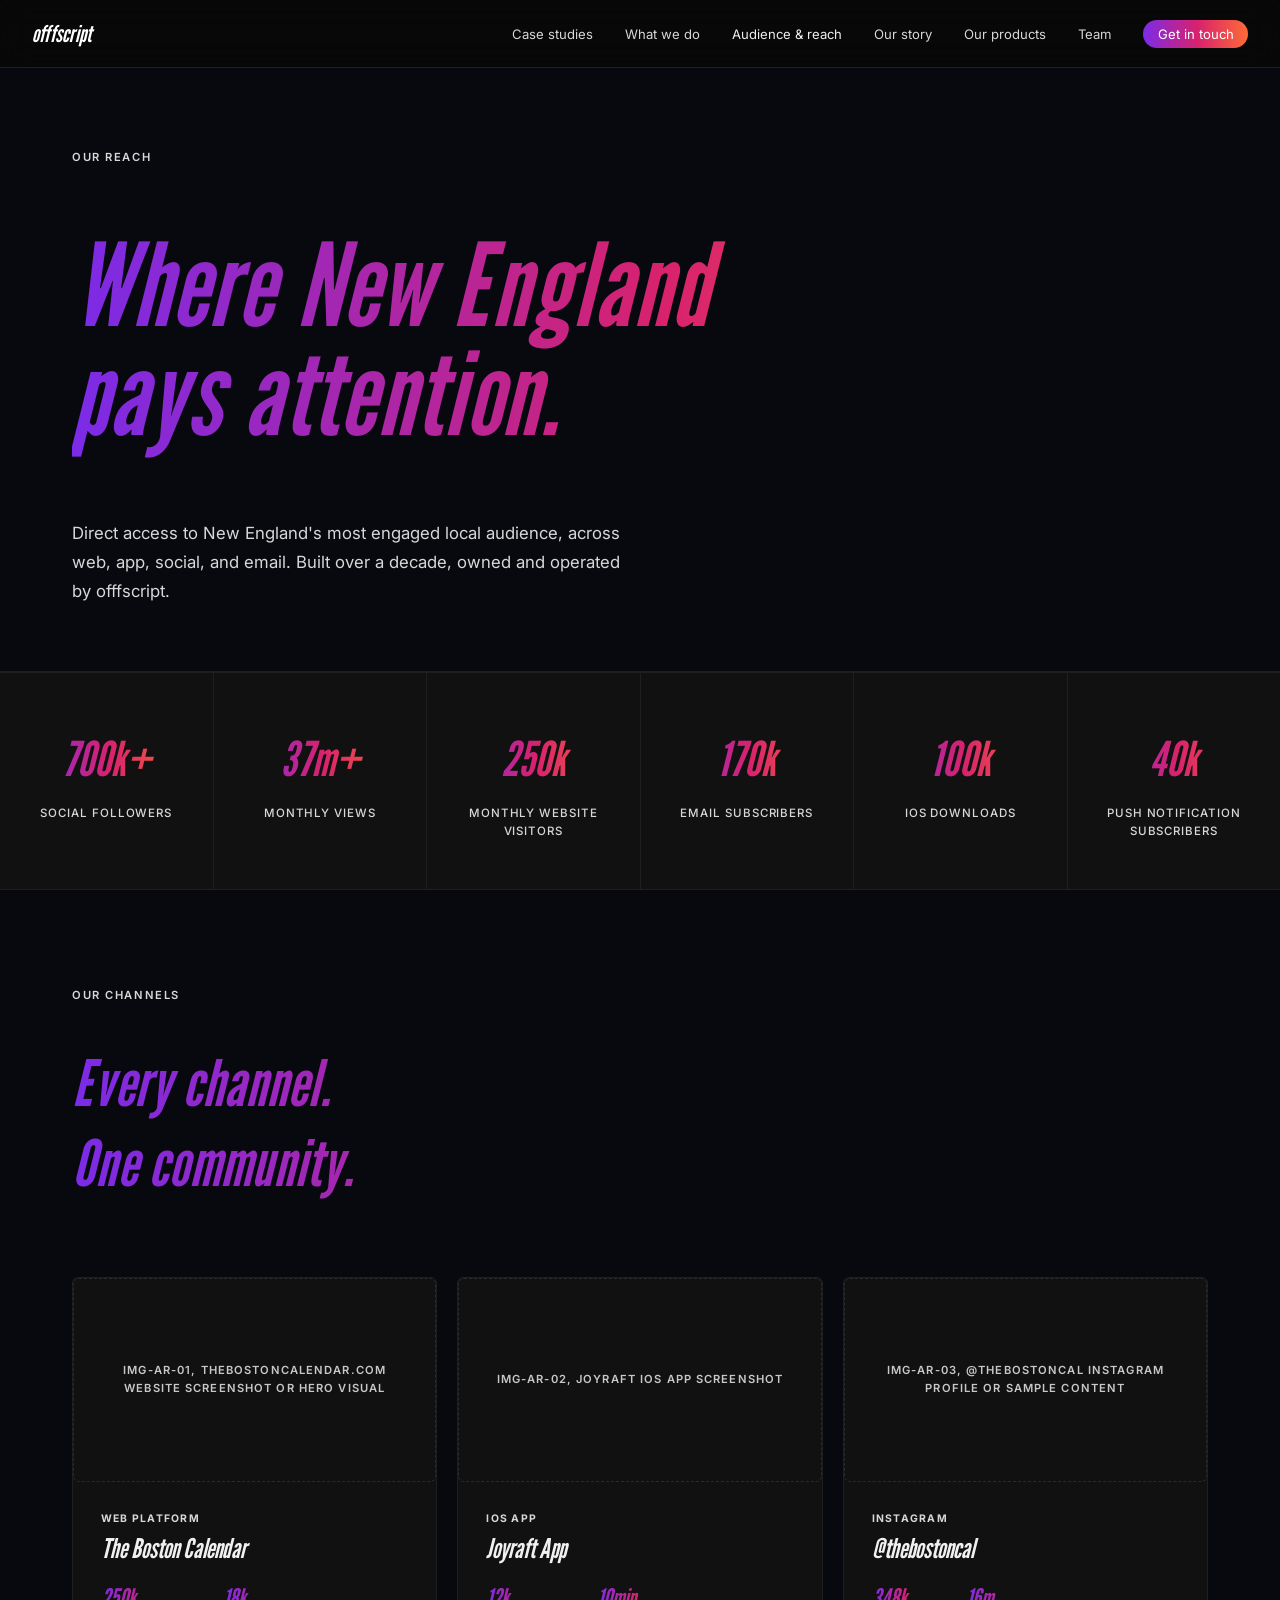
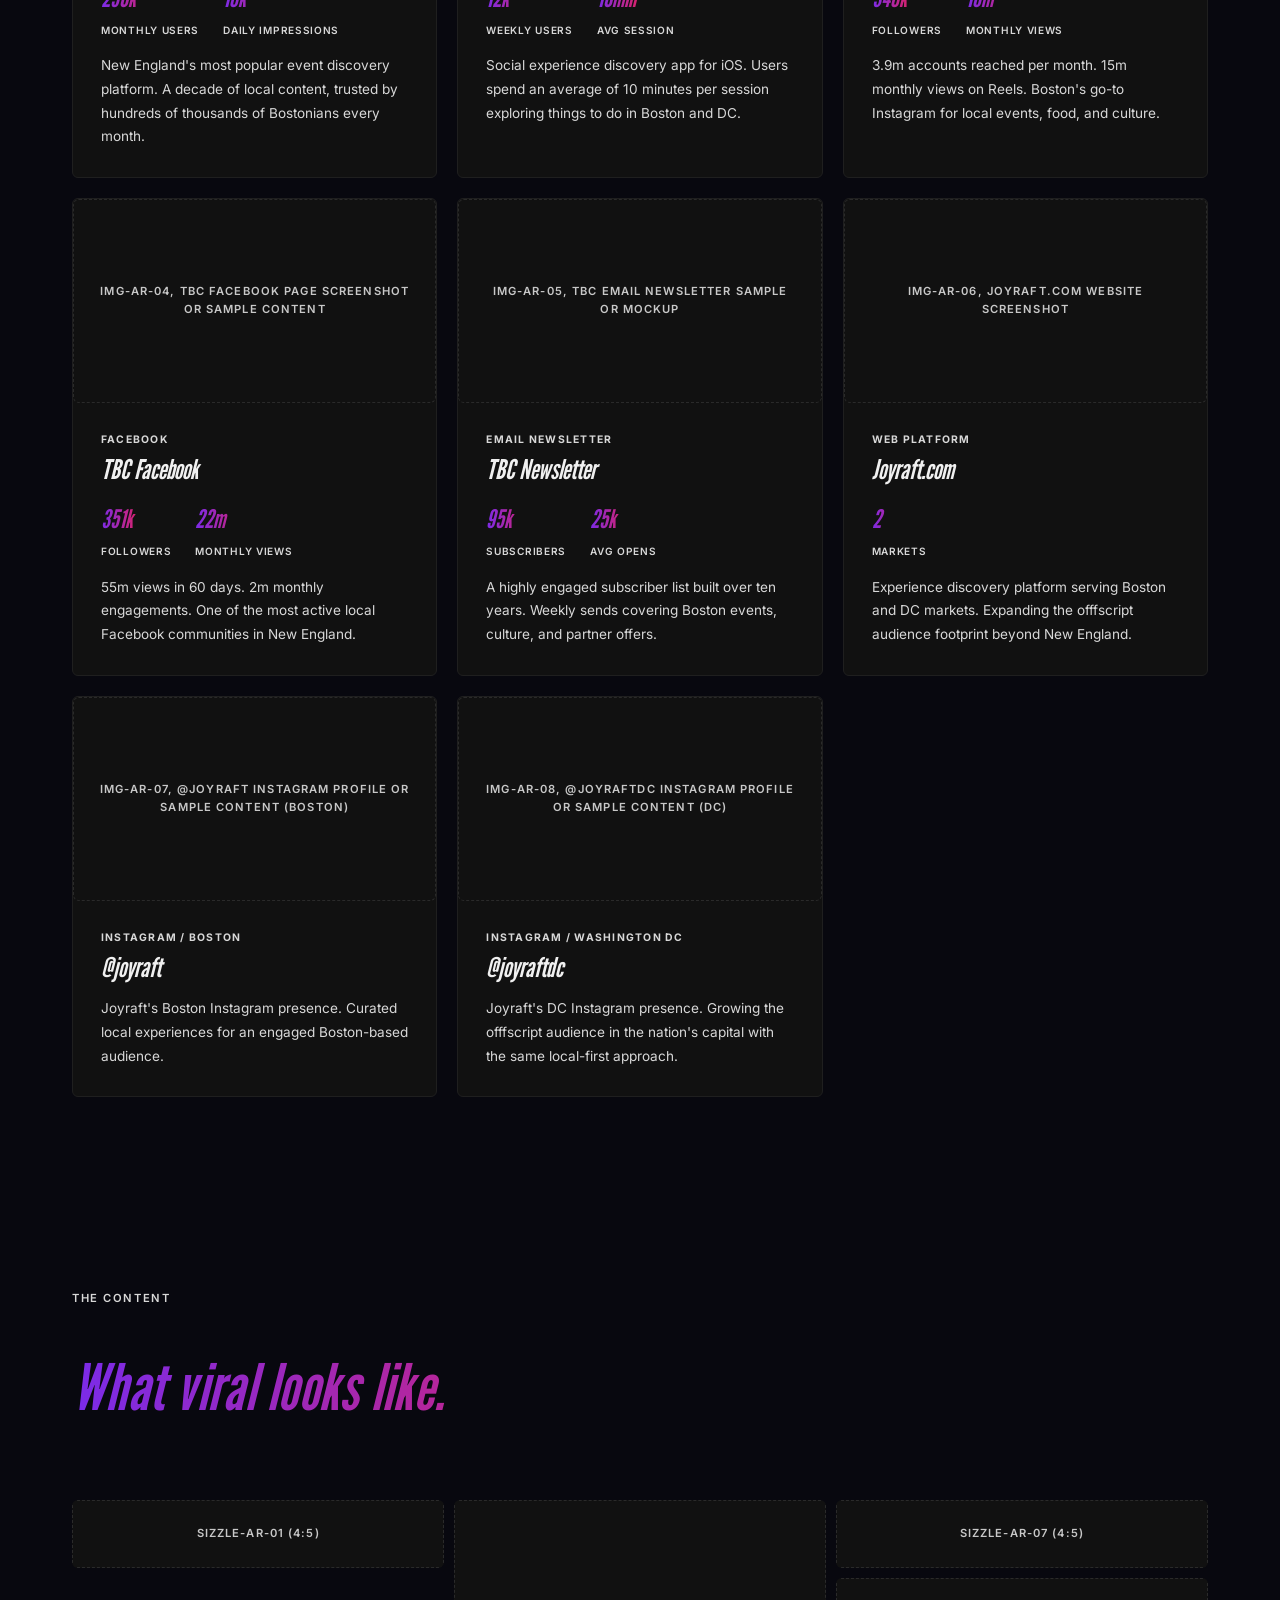
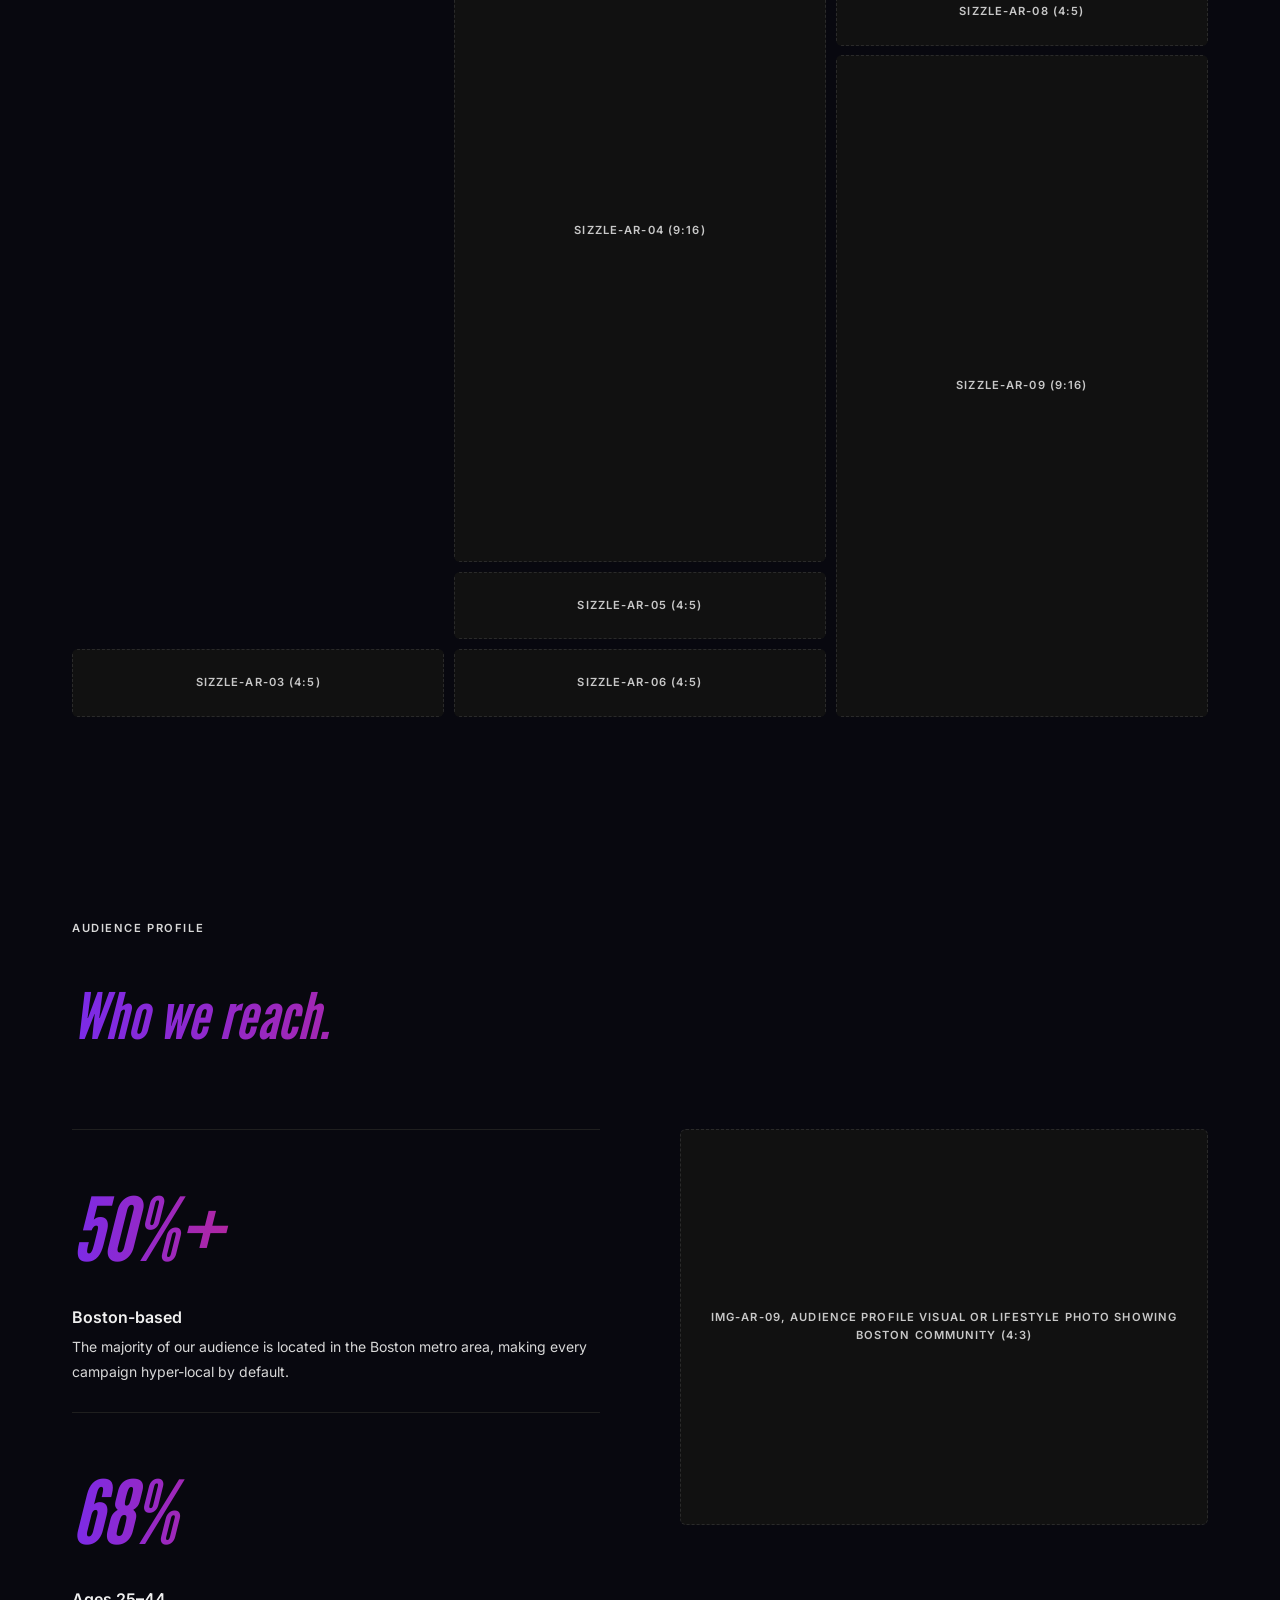
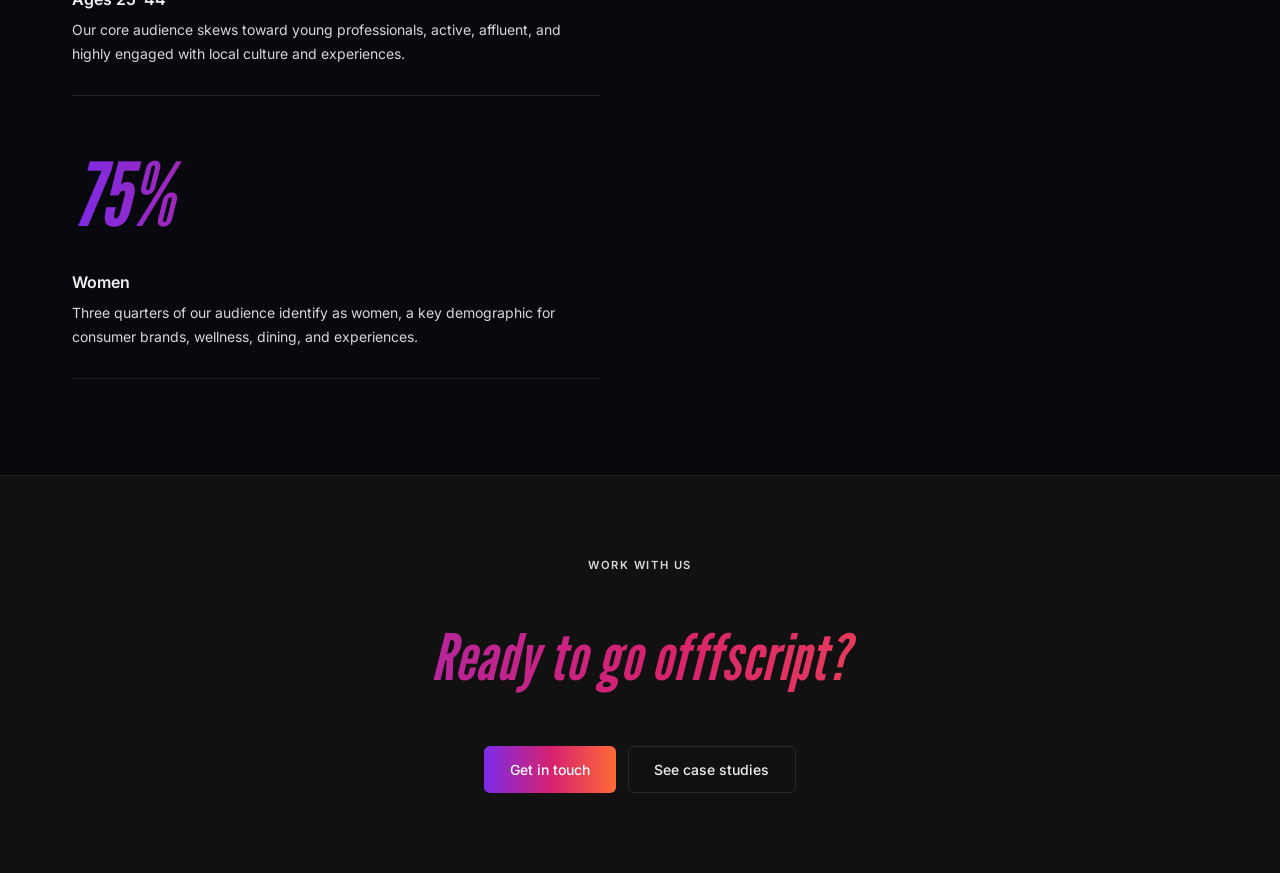
==== audience-reach.html @ 8b5adb97 "Switch sizzle grids to CSS columns masonry layout Co-Authored-By: Claude Sonnet 4.6 <noreply@anthrop" ====
<!DOCTYPE html>
<html lang="en">
<head>
  <meta charset="UTF-8" />
  <meta name="viewport" content="width=device-width, initial-scale=1.0" />
  <title>Audience &amp; reach | offfscript</title>
  <meta name="description" content="Direct access to New England's most engaged local audience, across web, app, social, and email. 700k+ followers, 37m+ monthly views." />
  <link rel="stylesheet" href="styles.css?v=27" />
  <style>
    .channel-card {
      background: var(--surface);
      border: 1px solid var(--border);
      border-radius: var(--radius);
      overflow: hidden;
      transition: border-color 0.18s;
      display: flex;
      flex-direction: column;
    }
    .channel-card:hover { border-color: var(--border-2); }
    .channel-card-body { padding: 1.75rem; flex: 1; display: flex; flex-direction: column; }
    .channel-type {
      font-size: 0.65rem;
      font-weight: 700;
      letter-spacing: 0.12em;
      text-transform: uppercase;
      color: var(--muted);
      margin-bottom: 0.4rem;
    }
    .channel-name {
      font-family: var(--font-display);
      font-style: italic;
      font-size: 1.7rem;
      font-weight: 400;
      color: var(--text);
      margin-bottom: 1rem;
      line-height: 1;
    }
    .channel-stats {
      display: flex;
      gap: 1.5rem;
      margin-bottom: 1rem;
      flex-wrap: wrap;
    }
    .ch-stat-num {
      font-family: var(--font-display);
      font-style: italic;
      font-size: 1.6rem;
      background: var(--gradient);
      -webkit-background-clip: text;
      -webkit-text-fill-color: transparent;
      background-clip: text;
      line-height: 1.2;
      padding: 0.2em 0;
      -webkit-box-decoration-break: clone;
      box-decoration-break: clone;
    }
    .ch-stat-label {
      font-size: 0.63rem;
      font-weight: 600;
      letter-spacing: 0.07em;
      text-transform: uppercase;
      color: var(--muted);
      margin-top: 0.2rem;
    }
    .audience-pct {
      font-family: var(--font-display);
      font-style: italic;
      font-size: clamp(3rem, 7vw, 5.5rem);
      background: var(--gradient);
      -webkit-background-clip: text;
      -webkit-text-fill-color: transparent;
      background-clip: text;
      line-height: 1.2;
      padding: 0.2em 0;
      -webkit-box-decoration-break: clone;
      box-decoration-break: clone;
      margin-bottom: 0.35rem;
    }
    .audience-row {
      border-top: 1px solid var(--border);
      padding: 1.75rem 0;
    }
    .audience-row h3 {
      text-transform: none;
      letter-spacing: 0;
      font-size: 1rem;
      font-weight: 600;
      margin-bottom: 0.3rem;
    }
    .format-row {
      border-top: 1px solid var(--border);
      padding: 1.75rem 0;
      display: grid;
      grid-template-columns: 1.2fr 1.8fr 1fr;
      gap: 2rem;
      align-items: center;
    }
    .format-name {
      font-family: var(--font-display);
      font-style: italic;
      font-size: 1.35rem;
      color: var(--text);
      line-height: 1.1;
    }
    .format-stat-num {
      font-family: var(--font-display);
      font-style: italic;
      font-size: 1.6rem;
      color: #FF6B35;
      line-height: 1.2;
      text-align: right;
    }
    .format-stat-label {
      font-size: 0.63rem;
      font-weight: 600;
      letter-spacing: 0.07em;
      text-transform: uppercase;
      color: var(--muted);
      text-align: right;
      margin-top: 0.2rem;
    }
    .logo-strip {
      display: flex;
      flex-wrap: wrap;
      gap: 0.75rem;
      justify-content: center;
    }
    .logo-tag {
      background: var(--surface);
      border: 1px solid var(--border);
      border-radius: 4px;
      padding: 0.6rem 1.2rem;
      font-size: 0.75rem;
      font-weight: 600;
      letter-spacing: 0.07em;
      text-transform: uppercase;
      color: var(--muted);
    }
    .secondary-grid {
      display: grid;
      grid-template-columns: 1fr 1fr;
      gap: 1.25rem;
    }
    /* Sizzle grid — masonry via CSS columns */
    .sizzle-grid {
      column-count: 3;
      column-gap: 0.6rem;
    }
    .sizzle-item {
      break-inside: avoid;
      margin-bottom: 0.6rem;
      border-radius: var(--radius);
      overflow: hidden;
    }
    .sizzle-item .img-ph { border-radius: 0; margin: 0; }
    .sizzle-item video, .sizzle-item img { display: block; width: 100%; }

    @media (max-width: 900px) {
      .format-row { grid-template-columns: 1fr 1fr; }
      .format-stat-num, .format-stat-label { text-align: left; }
    }
    @media (max-width: 768px) {
      .secondary-grid { grid-template-columns: 1fr; }
      .format-row { grid-template-columns: 1fr; gap: 0.75rem; }
      .format-stat-num, .format-stat-label { text-align: left; }
      .sizzle-grid { column-count: 2; }
    }
  </style>
</head>
<body>
  <script src="nav.js?v=7"></script>

  <div class="page">

    <!-- ── PAGE HEADER ────────────────────── -->
    <div class="page-hero" style="padding: 5rem 0 4rem; border-bottom: 1px solid var(--border);">
      <div class="container">
        <div>
          <p class="label" style="margin-bottom: 1rem;">Our reach</p>
          <h1 class="g" style="font-family: var(--font-display); font-style: italic; font-size: clamp(3.5rem, 9vw, 8rem); line-height: 0.95; margin-bottom: 1.5rem;">Where New England<br>pays attention.</h1>
          <p style="max-width: 560px; font-size: 1.05rem;">Direct access to New England's most engaged local audience, across web, app, social, and email. Built over a decade, owned and operated by offfscript.</p>
        </div>
      </div>
    </div>

    <!-- ── STATS STRIP ────────────────────── -->
    <div class="stats-strip">
      <div class="stat-item">
        <div class="stat-num">700k+</div>
        <div class="stat-label">Social followers</div>
      </div>
      <div class="stat-item">
        <div class="stat-num">37m+</div>
        <div class="stat-label">Monthly views</div>
      </div>
      <div class="stat-item">
        <div class="stat-num">250k</div>
        <div class="stat-label">Monthly website visitors</div>
      </div>
      <div class="stat-item">
        <div class="stat-num">170k</div>
        <div class="stat-label">Email subscribers</div>
      </div>
      <div class="stat-item">
        <div class="stat-num">100k</div>
        <div class="stat-label">iOS downloads</div>
      </div>
      <div class="stat-item">
        <div class="stat-num">40k</div>
        <div class="stat-label">Push notification subscribers</div>
      </div>
    </div>

    <!-- ── PRIMARY CHANNELS ───────────────── -->
    <div class="container">
      <div class="section">
        <div class="section-head">
          <p class="label">Our channels</p>
          <h2 class="g">Every channel.<br>One community.</h2>
        </div>
        <div class="grid-3">

          <!-- TBC Web -->
          <div class="channel-card">
            <div class="img-ph r-16-9" id="IMG-AR-01">IMG-AR-01, thebostoncalendar.com website screenshot or hero visual</div>
            <div class="channel-card-body">
              <p class="channel-type">Web platform</p>
              <p class="channel-name">The Boston Calendar</p>
              <div class="channel-stats">
                <div>
                  <div class="ch-stat-num">250k</div>
                  <div class="ch-stat-label">Monthly users</div>
                </div>
                <div>
                  <div class="ch-stat-num">18k</div>
                  <div class="ch-stat-label">Daily impressions</div>
                </div>
              </div>
              <p style="font-size: 0.85rem;">New England's most popular event discovery platform. A decade of local content, trusted by hundreds of thousands of Bostonians every month.</p>
            </div>
          </div>

          <!-- Joyraft App -->
          <div class="channel-card">
            <div class="img-ph r-16-9" id="IMG-AR-02">IMG-AR-02, Joyraft iOS app screenshot</div>
            <div class="channel-card-body">
              <p class="channel-type">iOS app</p>
              <p class="channel-name">Joyraft App</p>
              <div class="channel-stats">
                <div>
                  <div class="ch-stat-num">12k</div>
                  <div class="ch-stat-label">Weekly users</div>
                </div>
                <div>
                  <div class="ch-stat-num">10min</div>
                  <div class="ch-stat-label">Avg session</div>
                </div>
              </div>
              <p style="font-size: 0.85rem;">Social experience discovery app for iOS. Users spend an average of 10 minutes per session exploring things to do in Boston and DC.</p>
            </div>
          </div>

          <!-- @thebostoncal Instagram -->
          <div class="channel-card">
            <div class="img-ph r-16-9" id="IMG-AR-03">IMG-AR-03, @thebostoncal Instagram profile or sample content</div>
            <div class="channel-card-body">
              <p class="channel-type">Instagram</p>
              <p class="channel-name">@thebostoncal</p>
              <div class="channel-stats">
                <div>
                  <div class="ch-stat-num">348k</div>
                  <div class="ch-stat-label">Followers</div>
                </div>
                <div>
                  <div class="ch-stat-num">16m</div>
                  <div class="ch-stat-label">Monthly views</div>
                </div>
              </div>
              <p style="font-size: 0.85rem;">3.9m accounts reached per month. 15m monthly views on Reels. Boston's go-to Instagram for local events, food, and culture.</p>
            </div>
          </div>

          <!-- TBC Facebook -->
          <div class="channel-card">
            <div class="img-ph r-16-9" id="IMG-AR-04">IMG-AR-04, TBC Facebook page screenshot or sample content</div>
            <div class="channel-card-body">
              <p class="channel-type">Facebook</p>
              <p class="channel-name">TBC Facebook</p>
              <div class="channel-stats">
                <div>
                  <div class="ch-stat-num">351k</div>
                  <div class="ch-stat-label">Followers</div>
                </div>
                <div>
                  <div class="ch-stat-num">22m</div>
                  <div class="ch-stat-label">Monthly views</div>
                </div>
              </div>
              <p style="font-size: 0.85rem;">55m views in 60 days. 2m monthly engagements. One of the most active local Facebook communities in New England.</p>
            </div>
          </div>

          <!-- Email Newsletter -->
          <div class="channel-card">
            <div class="img-ph r-16-9" id="IMG-AR-05">IMG-AR-05, TBC email newsletter sample or mockup</div>
            <div class="channel-card-body">
              <p class="channel-type">Email newsletter</p>
              <p class="channel-name">TBC Newsletter</p>
              <div class="channel-stats">
                <div>
                  <div class="ch-stat-num">95k</div>
                  <div class="ch-stat-label">Subscribers</div>
                </div>
                <div>
                  <div class="ch-stat-num">25k</div>
                  <div class="ch-stat-label">Avg opens</div>
                </div>
              </div>
              <p style="font-size: 0.85rem;">A highly engaged subscriber list built over ten years. Weekly sends covering Boston events, culture, and partner offers.</p>
            </div>
          </div>

          <!-- Joyraft.com -->
          <div class="channel-card">
            <div class="img-ph r-16-9" id="IMG-AR-06">IMG-AR-06, Joyraft.com website screenshot</div>
            <div class="channel-card-body">
              <p class="channel-type">Web platform</p>
              <p class="channel-name">Joyraft.com</p>
              <div class="channel-stats">
                <div>
                  <div class="ch-stat-num">2</div>
                  <div class="ch-stat-label">Markets</div>
                </div>
              </div>
              <p style="font-size: 0.85rem;">Experience discovery platform serving Boston and DC markets. Expanding the offfscript audience footprint beyond New England.</p>
            </div>
          </div>


          <!-- @joyraft Instagram -->
          <div class="channel-card">
            <div class="img-ph r-16-9" id="IMG-AR-07">IMG-AR-07, @joyraft Instagram profile or sample content (Boston)</div>
            <div class="channel-card-body">
              <p class="channel-type">Instagram / Boston</p>
              <p class="channel-name">@joyraft</p>
              <p style="font-size: 0.85rem;">Joyraft's Boston Instagram presence. Curated local experiences for an engaged Boston-based audience.</p>
            </div>
          </div>

          <!-- @joyraftdc Instagram -->
          <div class="channel-card">
            <div class="img-ph r-16-9" id="IMG-AR-08">IMG-AR-08, @joyraftdc Instagram profile or sample content (DC)</div>
            <div class="channel-card-body">
              <p class="channel-type">Instagram / Washington DC</p>
              <p class="channel-name">@joyraftdc</p>
              <p style="font-size: 0.85rem;">Joyraft's DC Instagram presence. Growing the offfscript audience in the nation's capital with the same local-first approach.</p>
            </div>
          </div>

        </div>
      </div>
    </div>

    <!-- ── SIZZLE GRID ───────────────────────── -->
    <div class="container">
      <div class="section">
        <div class="section-head">
          <p class="label">The content</p>
          <h2 class="g">What viral looks like.</h2>
        </div>
        <div class="sizzle-grid">
          <div class="sizzle-item"><div class="img-ph r-4-5" id="SIZZLE-AR-01">SIZZLE-AR-01 (4:5)</div></div>
          <div class="sizzle-item">
            <video autoplay muted loop playsinline style="width:100%;aspect-ratio:9/16;object-fit:cover;border-radius:var(--radius);display:block;">
              <source src="images/viral-post-01.mp4" type="video/mp4">
            </video>
          </div>
          <div class="sizzle-item"><div class="img-ph r-4-5" id="SIZZLE-AR-03">SIZZLE-AR-03 (4:5)</div></div>
          <div class="sizzle-item"><div class="img-ph r-9-16" id="SIZZLE-AR-04">SIZZLE-AR-04 (9:16)</div></div>
          <div class="sizzle-item"><div class="img-ph r-4-5" id="SIZZLE-AR-05">SIZZLE-AR-05 (4:5)</div></div>
          <div class="sizzle-item"><div class="img-ph r-4-5" id="SIZZLE-AR-06">SIZZLE-AR-06 (4:5)</div></div>
          <div class="sizzle-item"><div class="img-ph r-4-5" id="SIZZLE-AR-07">SIZZLE-AR-07 (4:5)</div></div>
          <div class="sizzle-item"><div class="img-ph r-4-5" id="SIZZLE-AR-08">SIZZLE-AR-08 (4:5)</div></div>
          <div class="sizzle-item"><div class="img-ph r-9-16" id="SIZZLE-AR-09">SIZZLE-AR-09 (9:16)</div></div>
        </div>
      </div>
    </div>

    <!-- ── AUDIENCE PROFILE ───────────────── -->
    <div class="container">
      <div class="section">
        <div class="section-head">
          <p class="label">Audience profile</p>
          <h2 class="g">Who we reach.</h2>
        </div>
        <div style="display: grid; grid-template-columns: 1fr 1fr; gap: 5rem; align-items: start;">

          <div>
            <div class="audience-row">
              <div class="audience-pct">50%+</div>
              <h3>Boston-based</h3>
              <p style="font-size: 0.875rem;">The majority of our audience is located in the Boston metro area, making every campaign hyper-local by default.</p>
            </div>
            <div class="audience-row">
              <div class="audience-pct">68%</div>
              <h3>Ages 25–44</h3>
              <p style="font-size: 0.875rem;">Our core audience skews toward young professionals, active, affluent, and highly engaged with local culture and experiences.</p>
            </div>
            <div class="audience-row" style="border-bottom: 1px solid var(--border);">
              <div class="audience-pct">75%</div>
              <h3>Women</h3>
              <p style="font-size: 0.875rem;">Three quarters of our audience identify as women, a key demographic for consumer brands, wellness, dining, and experiences.</p>
            </div>
          </div>

          <div>
            <div class="img-ph r-4-3" id="IMG-AR-09">IMG-AR-09, Audience profile visual or lifestyle photo showing Boston community (4:3)</div>
          </div>

        </div>
      </div>
    </div>

    <!-- ── CTA ────────────────────────────── -->
    <div class="cta-strip">
      <p class="label" style="margin-bottom: 1rem;">Work with us</p>
      <h2 class="g" style="margin-bottom: 1.5rem;">Ready to go offfscript?</h2>
      <div style="display: flex; gap: 0.75rem; justify-content: center; flex-wrap: wrap;">
        <a href="get-in-touch.html" class="btn btn-primary">Get in touch</a>
        <a href="case-studies.html" class="btn btn-outline">See case studies</a>
      </div>
    </div>

  </div><!-- /page -->
</body>
</html>
---- styles.css ----
/* ─────────────────────────────────────────────
   offfscript — global styles
   ───────────────────────────────────────────── */

@import url('https://fonts.googleapis.com/css2?family=League+Gothic&family=Inter:wght@300;400;500;600&display=swap');

:root {
  --bg:        #08080f;
  --surface:   #111111;
  --surface-2: #181818;
  --border:    #1f1f1f;
  --border-2:  #2a2a2a;
  --text:      #f0f0f0;
  --muted:     #d8d8d8;
  --muted-2:   #c8c8c8;

  --grad-start: #7B2BE8;
  --grad-end:   #FF6B35;
  --gradient:   linear-gradient(90deg, #7B2BE8 0%, #D8226D 52%, #FF6B35 100%);

  --font-display: 'League Gothic', sans-serif;
  --font-body:    'Inter', -apple-system, BlinkMacSystemFont, sans-serif;

  --nav-h: 68px;
  --radius: 6px;
  --max-w:  1200px;
}

/* Reset */
*, *::before, *::after { margin: 0; padding: 0; box-sizing: border-box; }
html { scroll-behavior: smooth; overflow-x: hidden; }

body {
  background: var(--bg);
  color: var(--text);
  font-family: var(--font-body);
  font-size: 16px;
  line-height: 1.6;
  -webkit-font-smoothing: antialiased;
  -moz-osx-font-smoothing: grayscale;
  overflow-x: hidden;
}

a { color: inherit; text-decoration: none; }
img { display: block; max-width: 100%; }
button { cursor: pointer; font-family: inherit; }

/* ── Gradient text ─────────────────────────── */
.g {
  background: var(--gradient);
  -webkit-background-clip: text;
  -webkit-text-fill-color: transparent;
  background-clip: text;
  padding: 0.4em 0;
  -webkit-box-decoration-break: clone;
  box-decoration-break: clone;
}

/* ── Typography ────────────────────────────── */
h1, .display {
  font-family: var(--font-display);
  font-style: italic;
  font-weight: 400;
  line-height: 1.2;
  letter-spacing: 0.02em; /* tiny gap — characters never touch */
}

h2 {
  font-family: var(--font-display);
  font-style: italic;
  font-weight: 400;
  font-size: clamp(2.5rem, 5vw, 4rem);
  line-height: 1.25;
  letter-spacing: 0.02em;
}

h3 {
  font-size: 1rem;
  font-weight: 600;
  letter-spacing: 0.04em;
  text-transform: uppercase;
  color: var(--text);
}

p { color: var(--muted); line-height: 1.75; }

.label {
  font-size: 0.7rem;
  font-weight: 600;
  letter-spacing: 0.14em;
  text-transform: uppercase;
  color: var(--muted);
}

/* ── Nav ───────────────────────────────────── */
nav {
  position: fixed;
  top: 0; left: 0; right: 0;
  z-index: 200;
  height: var(--nav-h);
  display: flex;
  align-items: center;
  justify-content: space-between;
  padding: 0 2rem;
  background: rgba(8,8,8,0.88);
  backdrop-filter: blur(16px);
  -webkit-backdrop-filter: blur(16px);
  border-bottom: 1px solid var(--border);
}

.nav-wordmark {
  font-family: var(--font-display);
  font-style: italic;
  font-weight: 400;
  font-size: 1.45rem;
  color: #ffffff;
  letter-spacing: 0.01em;
  flex-shrink: 0;
}

.nav-links {
  display: flex;
  gap: 2rem;
  list-style: none;
}

.nav-links a {
  font-size: 0.82rem;
  color: var(--muted);
  transition: color 0.18s;
}

.nav-links a:hover,
.nav-links a.active { color: var(--text); }

/* Get in touch CTA — desktop */
.nav-links a.nav-cta {
  background: var(--gradient);
  color: #fff;
  padding: 0.45em 1.1em;
  border-radius: 100px;
  transition: opacity 0.18s;
}
.nav-links a.nav-cta:hover { color: #fff; opacity: 0.85; }

/* Get in touch CTA — mobile */
.mobile-nav a.nav-cta {
  background: var(--gradient);
  -webkit-background-clip: text;
  -webkit-text-fill-color: transparent;
  background-clip: text;
}

/* StoryDrop hanging tab */
.storydrop-tab {
  position: fixed;
  top: var(--nav-h);
  right: 2rem;
  z-index: 199;
  display: inline-flex;
  align-items: center;
  gap: 0.3em;
  padding: 0.45em 1em 0.5em;
  background: var(--bg);
  border: 1px solid rgba(255,255,255,0.1);
  border-top: none;
  border-radius: 0 0 20px 20px;
  font-size: 0.72rem;
  letter-spacing: 0.05em;
  text-transform: uppercase;
  color: var(--muted);
  text-decoration: none;
  transition: color 0.18s, border-color 0.18s;
  white-space: nowrap;
}
.storydrop-tab:hover {
  color: var(--text);
  border-color: rgba(255,255,255,0.25);
}
@media (max-width: 768px) {
  .storydrop-tab {
    right: 1rem;
    border-radius: 0 0 14px 14px;
    font-size: 0.62rem;
    padding: 0.35em 0.75em 0.4em;
    letter-spacing: 0.04em;
  }
}

/* Hamburger */
.hamburger {
  display: none;
  flex-direction: column;
  justify-content: center;
  gap: 5px;
  background: none;
  border: none;
  padding: 6px;
  z-index: 201;
}

.hamburger span {
  display: block;
  width: 22px;
  height: 2px;
  background: var(--text);
  border-radius: 2px;
  transition: all 0.25s;
  transform-origin: center;
}

.hamburger.open span:nth-child(1) { transform: translateY(7px) rotate(45deg); }
.hamburger.open span:nth-child(2) { opacity: 0; }
.hamburger.open span:nth-child(3) { transform: translateY(-7px) rotate(-45deg); }

/* Mobile overlay nav */
.mobile-nav {
  display: none;
  position: fixed;
  inset: 0;
  background: var(--bg);
  z-index: 199;
  flex-direction: column;
  align-items: flex-start;
  justify-content: flex-start;
  padding: calc(var(--nav-h) + 2rem) 2.5rem 3rem;
  gap: 0;
}

.mobile-nav.open { display: flex; }

.mobile-nav a {
  font-family: var(--font-display);
  font-style: italic;
  font-weight: 400;
  font-size: clamp(1.6rem, 6vw, 2.6rem);
  color: var(--muted);
  line-height: 1.2;
  letter-spacing: 0.02em;
  transition: color 0.15s;
  width: 100%;
  padding: 1rem 0;
  border-bottom: 1px solid rgba(255,255,255,0.08);
}

.mobile-nav a:first-child { border-top: 1px solid rgba(255,255,255,0.08); }

.mobile-nav a:hover { color: var(--text); }

/* ── Buttons ────────────────────────────────── */
.btn {
  display: inline-flex;
  align-items: center;
  gap: 0.5rem;
  padding: 0.7rem 1.6rem;
  border-radius: var(--radius);
  font-size: 0.875rem;
  font-weight: 500;
  transition: all 0.18s;
  white-space: nowrap;
}

.btn-primary {
  background: var(--gradient);
  color: #fff;
  border: none;
}

.btn-primary:hover {
  opacity: 0.88;
  transform: translateY(-1px);
}

.btn-outline {
  border: 1px solid var(--border-2);
  color: var(--text);
  background: none;
}

.btn-outline:hover {
  border-color: var(--muted);
  transform: translateY(-1px);
}

/* ── Layout helpers ──────────────────────────── */
.page { padding-top: var(--nav-h); }

.container {
  max-width: var(--max-w);
  margin: 0 auto;
  padding: 0 2rem;
}

.section { padding: 6rem 0; }
.section-sm { padding: 4rem 0; }

.divider {
  border: none;
  border-top: 1px solid var(--border);
}

/* ── Image placeholders ──────────────────────── */
.img-ph {
  background: var(--surface);
  border: 1px dashed var(--border-2);
  border-radius: var(--radius);
  display: flex;
  align-items: center;
  justify-content: center;
  text-align: center;
  padding: 1.5rem;
  color: var(--muted-2);
  font-size: 0.7rem;
  font-weight: 600;
  letter-spacing: 0.1em;
  text-transform: uppercase;
  line-height: 1.6;
}

.r-16-9  { aspect-ratio: 16 / 9; }
.r-4-3   { aspect-ratio: 4 / 3; }
.r-1-1   { aspect-ratio: 1 / 1; }
.r-9-16  { aspect-ratio: 9 / 16; }
.r-3-2   { aspect-ratio: 3 / 2; }
.r-5-2   { aspect-ratio: 5 / 2; }
.r-2-1   { aspect-ratio: 2 / 1; }

/* ── Stats strip ─────────────────────────────── */
.stats-strip {
  display: grid;
  grid-template-columns: repeat(6, 1fr);
  gap: 1px;
  background: var(--border);
  border-top: 1px solid var(--border);
  border-bottom: 1px solid var(--border);
}

.stat-item {
  background: var(--surface);
  text-align: center;
  padding: 3rem 1.5rem;
  border: none;
}

.stat-item:last-child { border-right: none; }

.stat-num {
  font-family: var(--font-display);
  font-style: italic;
  font-size: clamp(2rem, 4vw, 3rem);
  background: var(--gradient);
  -webkit-background-clip: text;
  -webkit-text-fill-color: transparent;
  background-clip: text;
  line-height: 1.2;
  padding: 0.2em 0.15em;
  -webkit-box-decoration-break: clone;
  box-decoration-break: clone;
}

.stat-label {
  font-size: 0.72rem;
  font-weight: 500;
  letter-spacing: 0.08em;
  text-transform: uppercase;
  color: var(--muted);
  margin-top: 0.4rem;
}

/* ── Cards ──────────────────────────────────── */
.card {
  background: var(--surface);
  border: 1px solid var(--border);
  border-radius: var(--radius);
  padding: 2rem;
}

.card-sm { padding: 1.5rem; }

/* ── Grid ───────────────────────────────────── */
.grid-3 {
  display: grid;
  grid-template-columns: repeat(3, 1fr);
  gap: 1.25rem;
}

.grid-2 {
  display: grid;
  grid-template-columns: repeat(2, 1fr);
  gap: 1.25rem;
}

/* ── Section heading ─────────────────────────── */
.section-head {
  margin-bottom: 3rem;
}

.section-head .label { margin-bottom: 0.75rem; }

/* ── Service list ────────────────────────────── */
.service-item {
  border-top: 1px solid var(--border);
  padding: 1.5rem 0;
  display: flex;
  align-items: flex-start;
  gap: 1.5rem;
}

.service-num {
  font-size: 0.7rem;
  font-weight: 600;
  color: var(--muted-2);
  padding-top: 0.15rem;
  flex-shrink: 0;
  width: 1.5rem;
}

.service-body h3 { margin-bottom: 0.35rem; }
.service-body p { font-size: 0.9rem; }

/* ── Case study card ─────────────────────────── */
.case-card {
  background: var(--surface);
  border: 1px solid var(--border);
  border-radius: var(--radius);
  overflow: hidden;
}

.case-card-body { padding: 2rem; }

.case-tag {
  display: inline-block;
  font-size: 0.65rem;
  font-weight: 600;
  letter-spacing: 0.1em;
  text-transform: uppercase;
  color: var(--muted);
  border: 1px solid var(--border-2);
  border-radius: 3px;
  padding: 0.25rem 0.6rem;
  margin-bottom: 1rem;
}

.case-card h3 {
  font-family: var(--font-display);
  font-style: italic;
  font-size: 1.8rem;
  font-weight: 400;
  text-transform: none;
  letter-spacing: 0;
  margin-bottom: 0.5rem;
  color: var(--text);
}

.impact-row {
  display: flex;
  gap: 2rem;
  margin-top: 1.5rem;
  flex-wrap: wrap;
}

.impact-item .impact-num {
  font-family: var(--font-display);
  font-style: italic;
  font-weight: 400;
  font-size: 1.6rem;
  background: var(--gradient);
  -webkit-background-clip: text;
  -webkit-text-fill-color: transparent;
  background-clip: text;
  line-height: 1.2;
  padding: 0.2em 0.15em;
  -webkit-box-decoration-break: clone;
  box-decoration-break: clone;
}

.impact-item .impact-label {
  font-size: 0.72rem;
  color: var(--muted);
  margin-top: 0.2rem;
}

/* ── Team grid ──────────────────────────────── */
.team-grid {
  display: grid;
  grid-template-columns: repeat(4, 1fr);
  gap: 1.5rem;
}

.team-card { text-align: center; }

.team-card h3 {
  text-transform: none;
  letter-spacing: 0;
  font-size: 1rem;
  margin-top: 1rem;
  margin-bottom: 0.25rem;
}

.team-card .role {
  font-size: 0.8rem;
  color: var(--muted);
}

/* ── Product card ────────────────────────────── */
.product-card {
  background: var(--surface);
  border: 1px solid var(--border);
  border-radius: var(--radius);
  overflow: hidden;
  display: flex;
  flex-direction: column;
}

.product-card-body {
  padding: 2rem;
  flex: 1;
}

.product-card h3 {
  font-family: var(--font-display);
  font-style: italic;
  font-size: 1.9rem;
  font-weight: 400;
  text-transform: none;
  letter-spacing: 0;
  margin-bottom: 0.6rem;
  color: var(--text);
}

.product-tag {
  font-size: 0.65rem;
  font-weight: 600;
  letter-spacing: 0.1em;
  text-transform: uppercase;
  color: var(--muted);
  margin-bottom: 0.75rem;
}

/* ── Contact form ────────────────────────────── */
.form-group { margin-bottom: 1.25rem; }

.form-group label {
  display: block;
  font-size: 0.78rem;
  font-weight: 600;
  letter-spacing: 0.05em;
  color: var(--muted);
  margin-bottom: 0.5rem;
  text-transform: uppercase;
}

.form-group input,
.form-group textarea,
.form-group select {
  width: 100%;
  background: var(--surface);
  border: 1px solid var(--border-2);
  border-radius: var(--radius);
  color: var(--text);
  font-family: var(--font-body);
  font-size: 0.9rem;
  padding: 0.75rem 1rem;
  transition: border-color 0.18s;
  outline: none;
  -webkit-appearance: none;
}

.form-group input:focus,
.form-group textarea:focus,
.form-group select:focus {
  border-color: var(--muted);
}

.form-group textarea {
  resize: vertical;
  min-height: 120px;
}

/* ── CTA strip ──────────────────────────────── */
.cta-strip {
  background: var(--surface);
  border-top: 1px solid var(--border);
  text-align: center;
  padding: 5rem 2rem;
}

/* ── Highlight strip ─────────────────────────── */
.highlight-strip {
  background: var(--surface);
  border-top: 1px solid var(--border);
  border-bottom: 1px solid var(--border);
}

/* ── Dot pulse ───────────────────────────────── */
.dot-pulse {
  display: inline-block;
  width: 6px;
  height: 6px;
  background: var(--grad-start);
  border-radius: 50%;
  margin-right: 0.4rem;
  vertical-align: middle;
  animation: pulse 2s ease-in-out infinite;
}

@keyframes pulse {
  0%, 100% { opacity: 1; }
  50% { opacity: 0.3; }
}

/* ── Responsive ──────────────────────────────── */
@media (max-width: 900px) {
  .grid-3 { grid-template-columns: 1fr 1fr; }
  .team-grid { grid-template-columns: repeat(2, 1fr); }
}

@media (max-width: 768px) {
  .nav-links { display: none; }
  .hamburger { display: flex; }

  .stats-strip {
    display: flex;
    flex-wrap: wrap;
    gap: 1px;
    background: var(--border);
    padding: 0;
    border-top: 1px solid var(--border);
    border-bottom: 1px solid var(--border);
    justify-content: flex-start;
    align-items: stretch;
  }
  .stat-item {
    flex: 0 0 calc(50% - 0.5px);
    background: var(--bg);
    padding: 2rem 1.25rem;
    border: none;
    box-sizing: border-box;
    text-align: center;
  }

  .grid-3 { grid-template-columns: 1fr; }
  .grid-2 { grid-template-columns: 1fr; }
  .team-grid { grid-template-columns: repeat(2, 1fr); }

  .section { padding: 4rem 0; }
  .container { padding: 0 1.25rem; }

  nav { padding: 0 1.25rem; }

  .impact-row { gap: 1.25rem; }
}

@media (max-width: 480px) {
  .team-grid { grid-template-columns: repeat(2, 1fr); }
  .stat-item { width: 50%; }
}
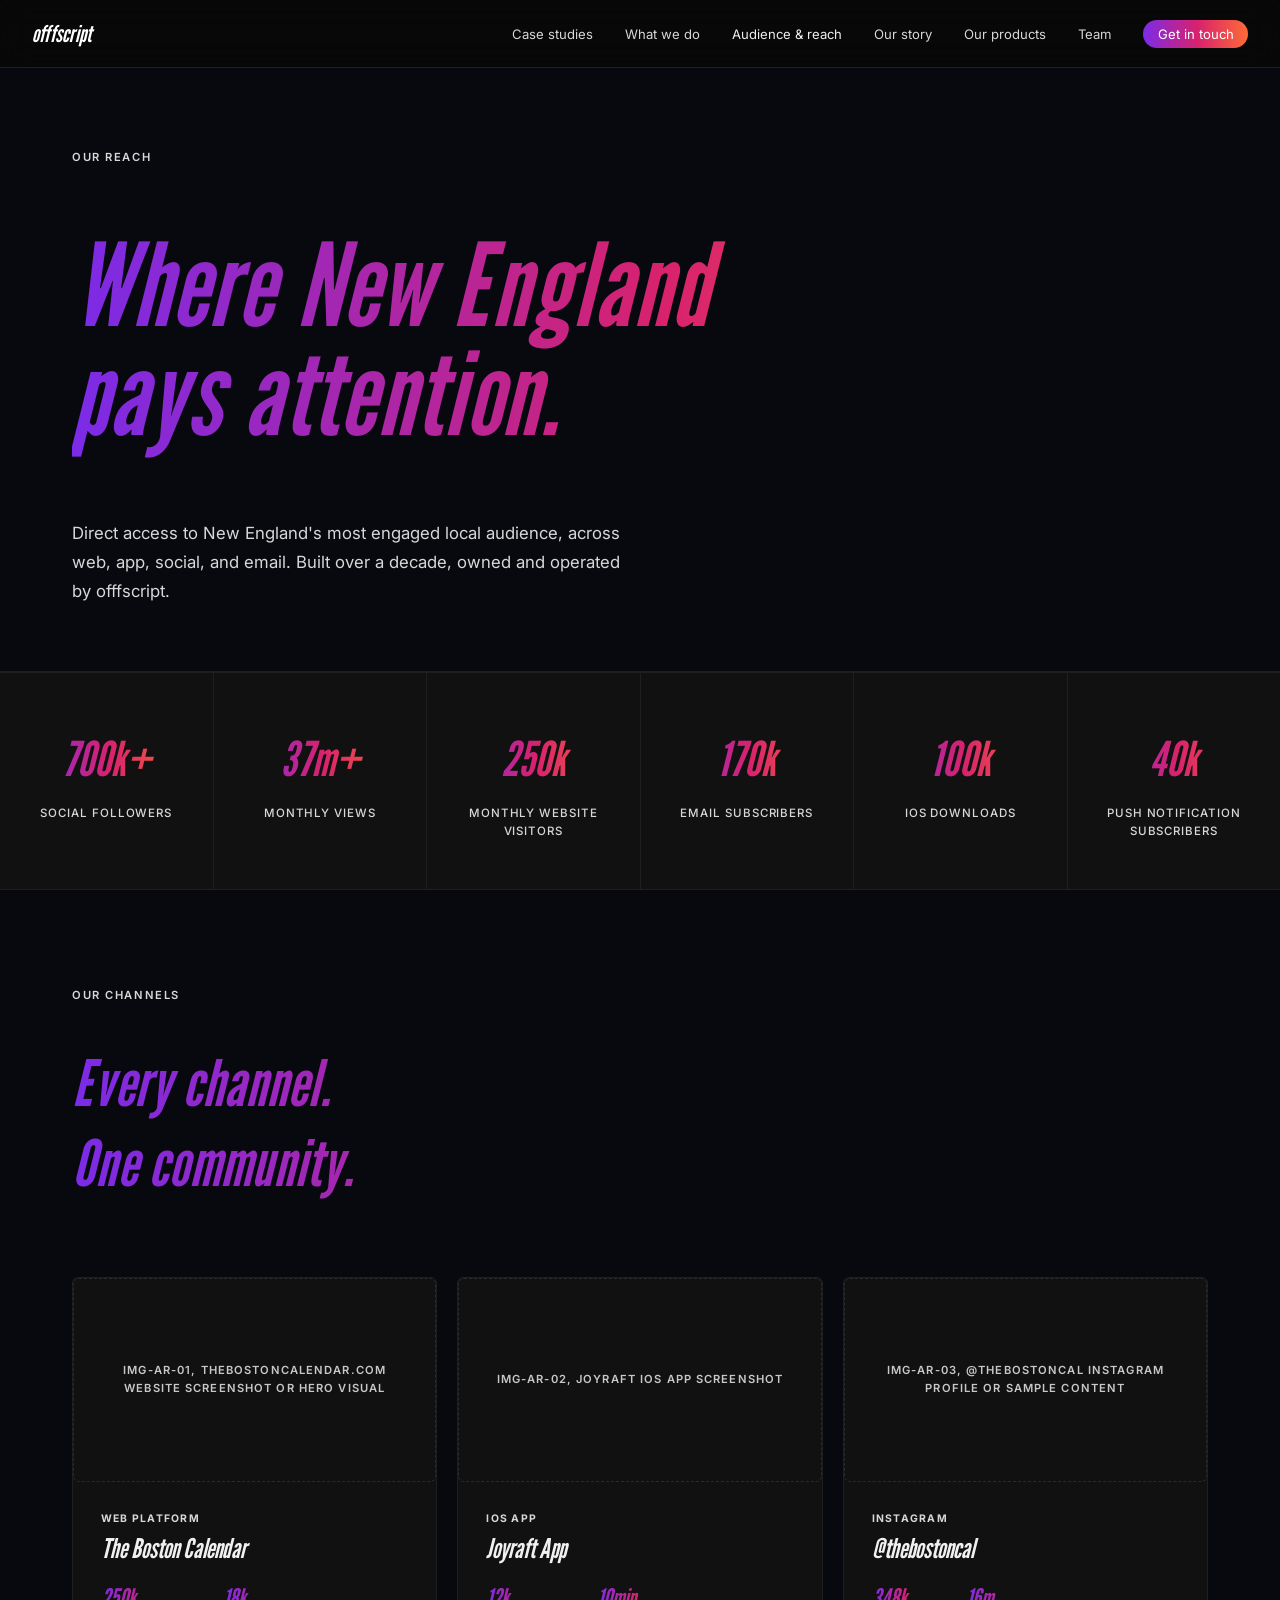
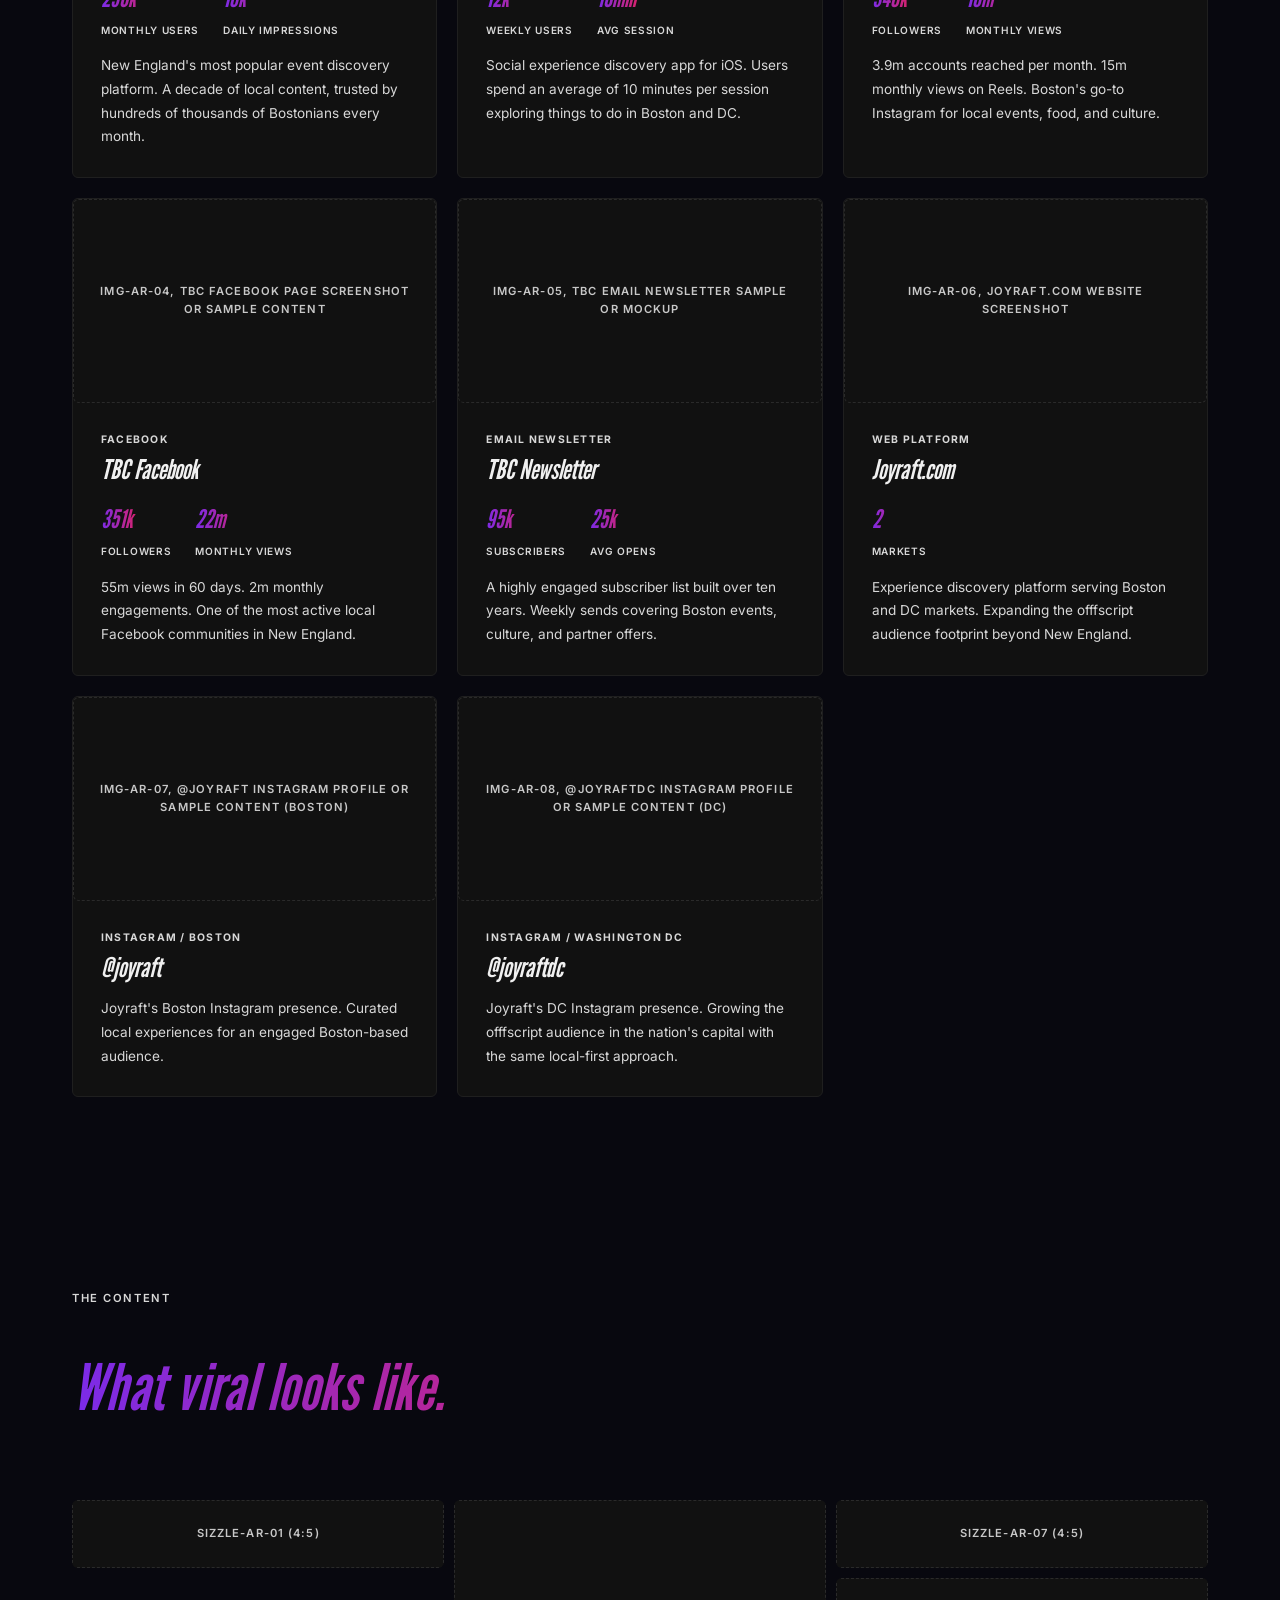
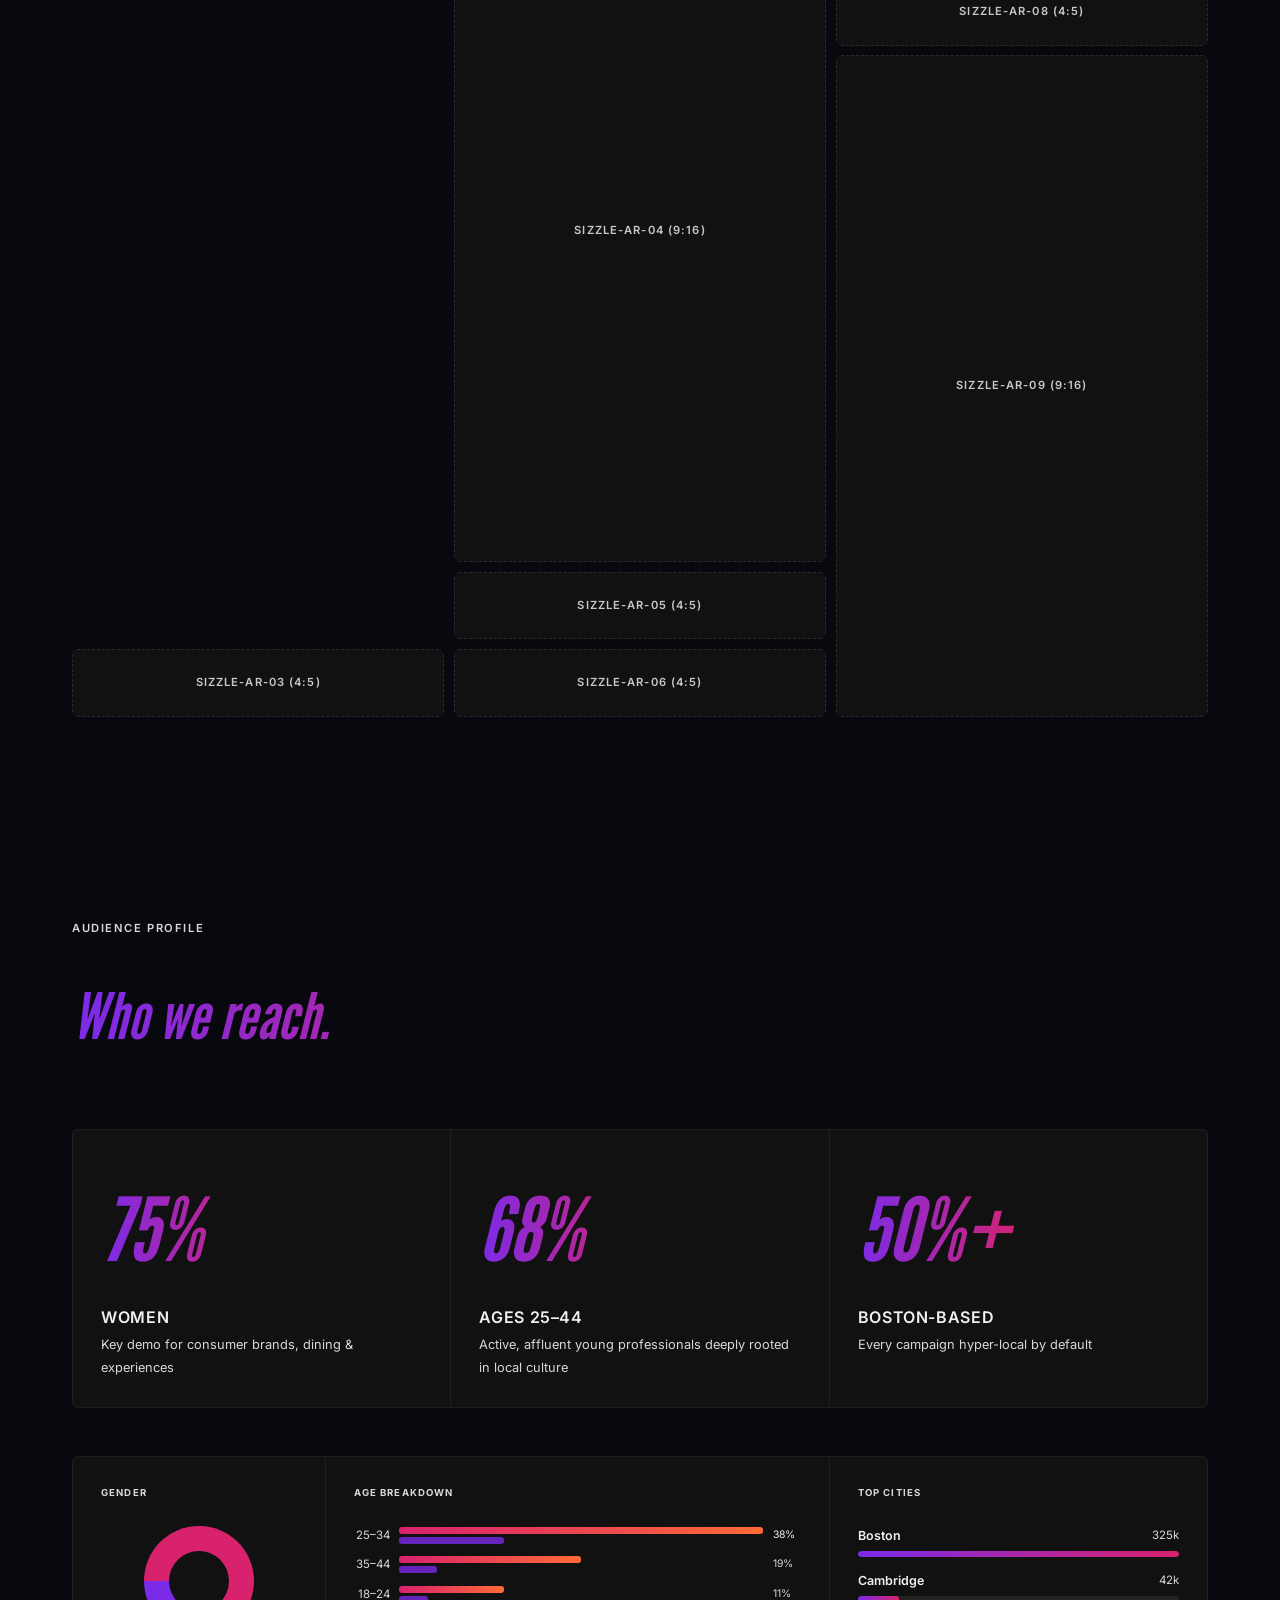
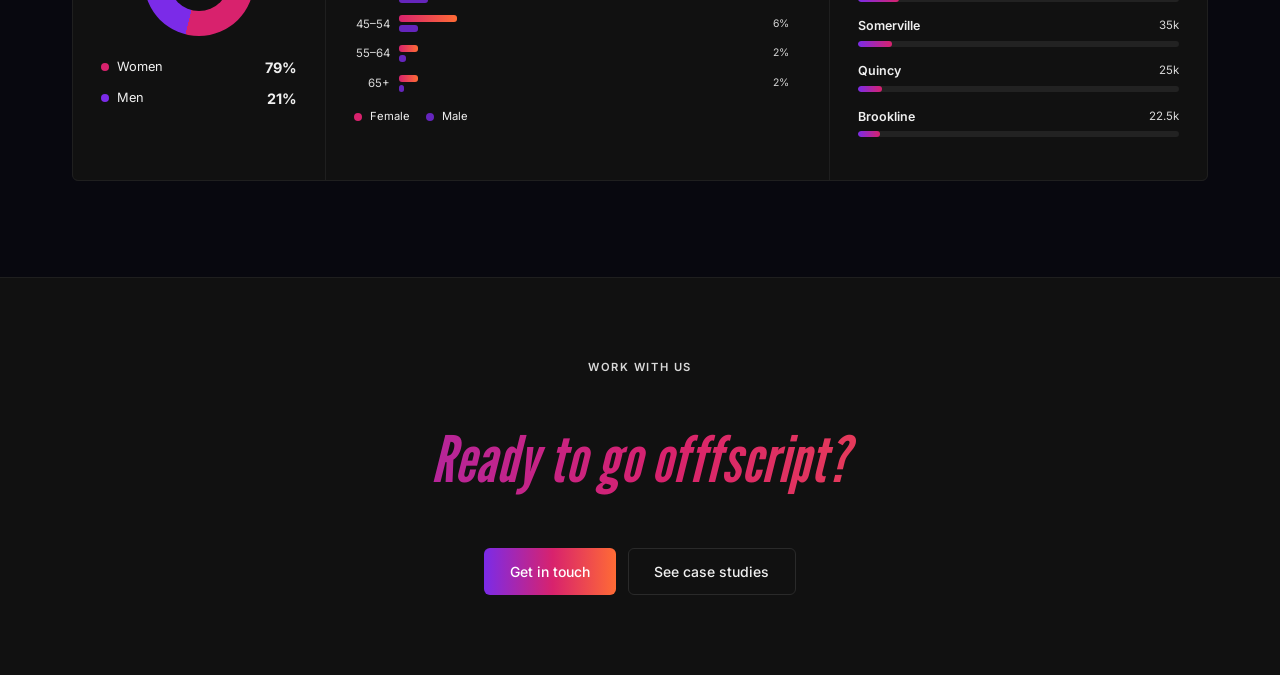
==== commit ad2c967c: "Add dark-mode data viz to Who We Reach — gender donut, age pyramid, top cities Co-Authored-By: Claud" ====
--- a/audience-reach.html
+++ b/audience-reach.html
@@ -5,6 +5,7 @@
   <meta name="viewport" content="width=device-width, initial-scale=1.0" />
   <title>Audience &amp; reach | offfscript</title>
   <meta name="description" content="Direct access to New England's most engaged local audience, across web, app, social, and email. 700k+ followers, 37m+ monthly views." />
+  <link rel="icon" type="image/svg+xml" href="favicon.svg">
   <link rel="stylesheet" href="styles.css?v=27" />
   <style>
     .channel-card {
@@ -87,6 +88,71 @@
       font-weight: 600;
       margin-bottom: 0.3rem;
     }
+
+    /* ── Data viz charts ── */
+    .demo-charts {
+      display: grid;
+      grid-template-columns: 1fr 2fr 1.5fr;
+      gap: 1px;
+      background: var(--border);
+      border: 1px solid var(--border);
+      border-radius: var(--radius);
+      overflow: hidden;
+      margin-top: 3rem;
+    }
+    .chart-card {
+      background: var(--surface);
+      padding: 1.75rem;
+    }
+    .chart-title {
+      font-size: 0.6rem;
+      font-weight: 700;
+      letter-spacing: 0.12em;
+      text-transform: uppercase;
+      color: var(--muted);
+      margin-bottom: 1.5rem;
+    }
+    /* Gender donut */
+    .gender-donut {
+      width: 110px;
+      height: 110px;
+      border-radius: 50%;
+      background: conic-gradient(from -90deg, #D8226D 0% 79%, #7B2BE8 79% 100%);
+      position: relative;
+      margin: 0 auto 1.25rem;
+    }
+    .gender-donut::after {
+      content: '';
+      position: absolute;
+      top: 50%; left: 50%;
+      transform: translate(-50%,-50%);
+      width: 60px; height: 60px;
+      background: var(--surface);
+      border-radius: 50%;
+    }
+    .gender-legend { display: flex; flex-direction: column; gap: 0.5rem; }
+    .legend-item { display: flex; align-items: center; gap: 0.5rem; font-size: 0.8rem; }
+    .legend-dot { width: 8px; height: 8px; border-radius: 50%; flex-shrink: 0; }
+    .legend-pct { font-weight: 700; margin-left: auto; font-size: 0.9rem; }
+    /* Age bars */
+    .age-row { display: flex; align-items: center; gap: 0.6rem; margin-bottom: 0.7rem; }
+    .age-label { font-size: 0.72rem; color: var(--muted); width: 36px; flex-shrink: 0; text-align: right; }
+    .age-bars-wrap { flex: 1; display: flex; flex-direction: column; gap: 3px; }
+    .age-bar { height: 7px; border-radius: 3px; min-width: 3px; }
+    .age-bar.female { background: linear-gradient(90deg, #D8226D, #FF6B35); }
+    .age-bar.male   { background: #7B2BE8; opacity: 0.8; }
+    .age-pct { font-size: 0.65rem; color: var(--muted); width: 28px; flex-shrink: 0; }
+    .age-legend { display: flex; gap: 1rem; margin-top: 1rem; }
+    /* City bars */
+    .city-row { margin-bottom: 0.9rem; }
+    .city-top { display: flex; justify-content: space-between; margin-bottom: 0.3rem; }
+    .city-name { font-size: 0.78rem; font-weight: 600; }
+    .city-num  { font-size: 0.72rem; color: var(--muted); }
+    .city-bar-wrap { height: 6px; background: rgba(255,255,255,0.07); border-radius: 3px; overflow: hidden; }
+    .city-bar { height: 100%; border-radius: 3px; background: linear-gradient(90deg, #7B2BE8, #D8226D); }
+    @media (max-width: 768px) {
+      .demo-charts { grid-template-columns: 1fr; }
+    }
     .format-row {
       border-top: 1px solid var(--border);
       padding: 1.75rem 0;
@@ -393,28 +459,128 @@
           <p class="label">Audience profile</p>
           <h2 class="g">Who we reach.</h2>
         </div>
-        <div style="display: grid; grid-template-columns: 1fr 1fr; gap: 5rem; align-items: start;">
-
-          <div>
-            <div class="audience-row">
-              <div class="audience-pct">50%+</div>
-              <h3>Boston-based</h3>
-              <p style="font-size: 0.875rem;">The majority of our audience is located in the Boston metro area, making every campaign hyper-local by default.</p>
-            </div>
-            <div class="audience-row">
-              <div class="audience-pct">68%</div>
-              <h3>Ages 25–44</h3>
-              <p style="font-size: 0.875rem;">Our core audience skews toward young professionals, active, affluent, and highly engaged with local culture and experiences.</p>
-            </div>
-            <div class="audience-row" style="border-bottom: 1px solid var(--border);">
-              <div class="audience-pct">75%</div>
-              <h3>Women</h3>
-              <p style="font-size: 0.875rem;">Three quarters of our audience identify as women, a key demographic for consumer brands, wellness, dining, and experiences.</p>
-            </div>
-          </div>
-
-          <div>
-            <div class="img-ph r-4-3" id="IMG-AR-09">IMG-AR-09, Audience profile visual or lifestyle photo showing Boston community (4:3)</div>
+        <!-- Big 3 stats -->
+        <div style="display: grid; grid-template-columns: repeat(3,1fr); gap: 1px; background: var(--border); border: 1px solid var(--border); border-radius: var(--radius); overflow: hidden; margin-bottom: 1px;">
+          <div style="background: var(--surface); padding: 1.75rem;">
+            <div class="audience-pct">75%</div>
+            <h3 style="font-size:1rem;font-weight:600;margin-bottom:0.25rem;">Women</h3>
+            <p style="font-size:0.8rem;color:var(--muted);">Key demo for consumer brands, dining &amp; experiences</p>
+          </div>
+          <div style="background: var(--surface); padding: 1.75rem;">
+            <div class="audience-pct">68%</div>
+            <h3 style="font-size:1rem;font-weight:600;margin-bottom:0.25rem;">Ages 25–44</h3>
+            <p style="font-size:0.8rem;color:var(--muted);">Active, affluent young professionals deeply rooted in local culture</p>
+          </div>
+          <div style="background: var(--surface); padding: 1.75rem;">
+            <div class="audience-pct">50%+</div>
+            <h3 style="font-size:1rem;font-weight:600;margin-bottom:0.25rem;">Boston-based</h3>
+            <p style="font-size:0.8rem;color:var(--muted);">Every campaign hyper-local by default</p>
+          </div>
+        </div>
+
+        <!-- Data viz: gender / age / cities -->
+        <div class="demo-charts">
+
+          <!-- Gender -->
+          <div class="chart-card">
+            <p class="chart-title">Gender</p>
+            <div class="gender-donut"></div>
+            <div class="gender-legend">
+              <div class="legend-item">
+                <span class="legend-dot" style="background:#D8226D;"></span>
+                <span>Women</span>
+                <span class="legend-pct">79%</span>
+              </div>
+              <div class="legend-item">
+                <span class="legend-dot" style="background:#7B2BE8;"></span>
+                <span>Men</span>
+                <span class="legend-pct">21%</span>
+              </div>
+            </div>
+          </div>
+
+          <!-- Age breakdown -->
+          <div class="chart-card">
+            <p class="chart-title">Age Breakdown</p>
+            <!-- 25-34 F=38%, M=11% | 35-44 F=19%, M=4% | 18-24 F=11%, M=3% | 45-54 F=6%, M=2% | 55-64 F=2%, M=0.7% | 65+ F=2%, M=0.5% -->
+            <!-- Max = 38, scale to 100% -->
+            <div class="age-row">
+              <span class="age-label">25–34</span>
+              <div class="age-bars-wrap">
+                <div class="age-bar female" style="width:100%;"></div>
+                <div class="age-bar male"   style="width:28.9%;"></div>
+              </div>
+              <span class="age-pct" style="color:var(--text);">38%</span>
+            </div>
+            <div class="age-row">
+              <span class="age-label">35–44</span>
+              <div class="age-bars-wrap">
+                <div class="age-bar female" style="width:50%;"></div>
+                <div class="age-bar male"   style="width:10.5%;"></div>
+              </div>
+              <span class="age-pct">19%</span>
+            </div>
+            <div class="age-row">
+              <span class="age-label">18–24</span>
+              <div class="age-bars-wrap">
+                <div class="age-bar female" style="width:28.9%;"></div>
+                <div class="age-bar male"   style="width:7.9%;"></div>
+              </div>
+              <span class="age-pct">11%</span>
+            </div>
+            <div class="age-row">
+              <span class="age-label">45–54</span>
+              <div class="age-bars-wrap">
+                <div class="age-bar female" style="width:15.8%;"></div>
+                <div class="age-bar male"   style="width:5.3%;"></div>
+              </div>
+              <span class="age-pct">6%</span>
+            </div>
+            <div class="age-row">
+              <span class="age-label">55–64</span>
+              <div class="age-bars-wrap">
+                <div class="age-bar female" style="width:5.3%;"></div>
+                <div class="age-bar male"   style="width:1.8%;"></div>
+              </div>
+              <span class="age-pct">2%</span>
+            </div>
+            <div class="age-row">
+              <span class="age-label">65+</span>
+              <div class="age-bars-wrap">
+                <div class="age-bar female" style="width:5.3%;"></div>
+                <div class="age-bar male"   style="width:1.3%;"></div>
+              </div>
+              <span class="age-pct">2%</span>
+            </div>
+            <div class="age-legend">
+              <div class="legend-item"><span class="legend-dot" style="background:#D8226D;"></span><span style="font-size:0.7rem;">Female</span></div>
+              <div class="legend-item"><span class="legend-dot" style="background:#7B2BE8;opacity:0.8;"></span><span style="font-size:0.7rem;">Male</span></div>
+            </div>
+          </div>
+
+          <!-- Top cities -->
+          <div class="chart-card">
+            <p class="chart-title">Top Cities</p>
+            <div class="city-row">
+              <div class="city-top"><span class="city-name">Boston</span><span class="city-num">325k</span></div>
+              <div class="city-bar-wrap"><div class="city-bar" style="width:100%;"></div></div>
+            </div>
+            <div class="city-row">
+              <div class="city-top"><span class="city-name">Cambridge</span><span class="city-num">42k</span></div>
+              <div class="city-bar-wrap"><div class="city-bar" style="width:12.9%;"></div></div>
+            </div>
+            <div class="city-row">
+              <div class="city-top"><span class="city-name">Somerville</span><span class="city-num">35k</span></div>
+              <div class="city-bar-wrap"><div class="city-bar" style="width:10.8%;"></div></div>
+            </div>
+            <div class="city-row">
+              <div class="city-top"><span class="city-name">Quincy</span><span class="city-num">25k</span></div>
+              <div class="city-bar-wrap"><div class="city-bar" style="width:7.7%;"></div></div>
+            </div>
+            <div class="city-row">
+              <div class="city-top"><span class="city-name">Brookline</span><span class="city-num">22.5k</span></div>
+              <div class="city-bar-wrap"><div class="city-bar" style="width:6.9%;"></div></div>
+            </div>
           </div>
 
         </div>
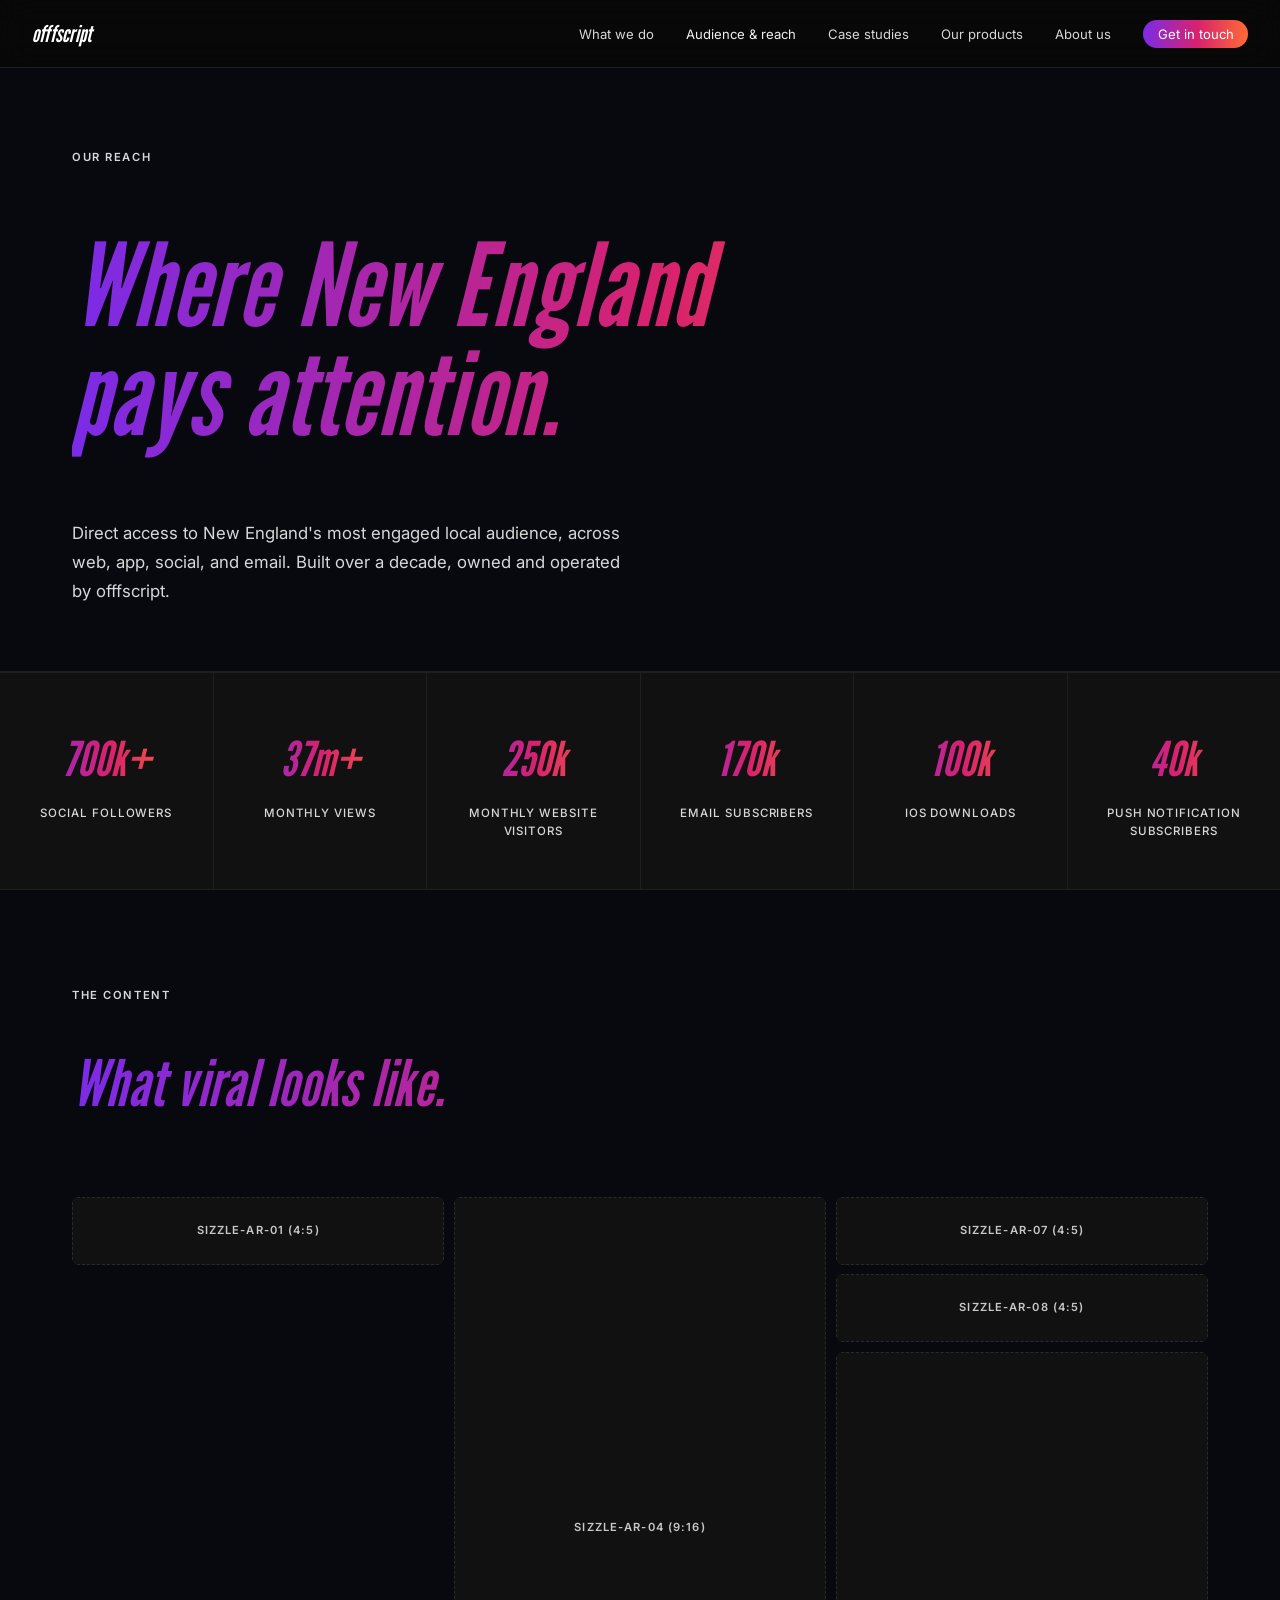
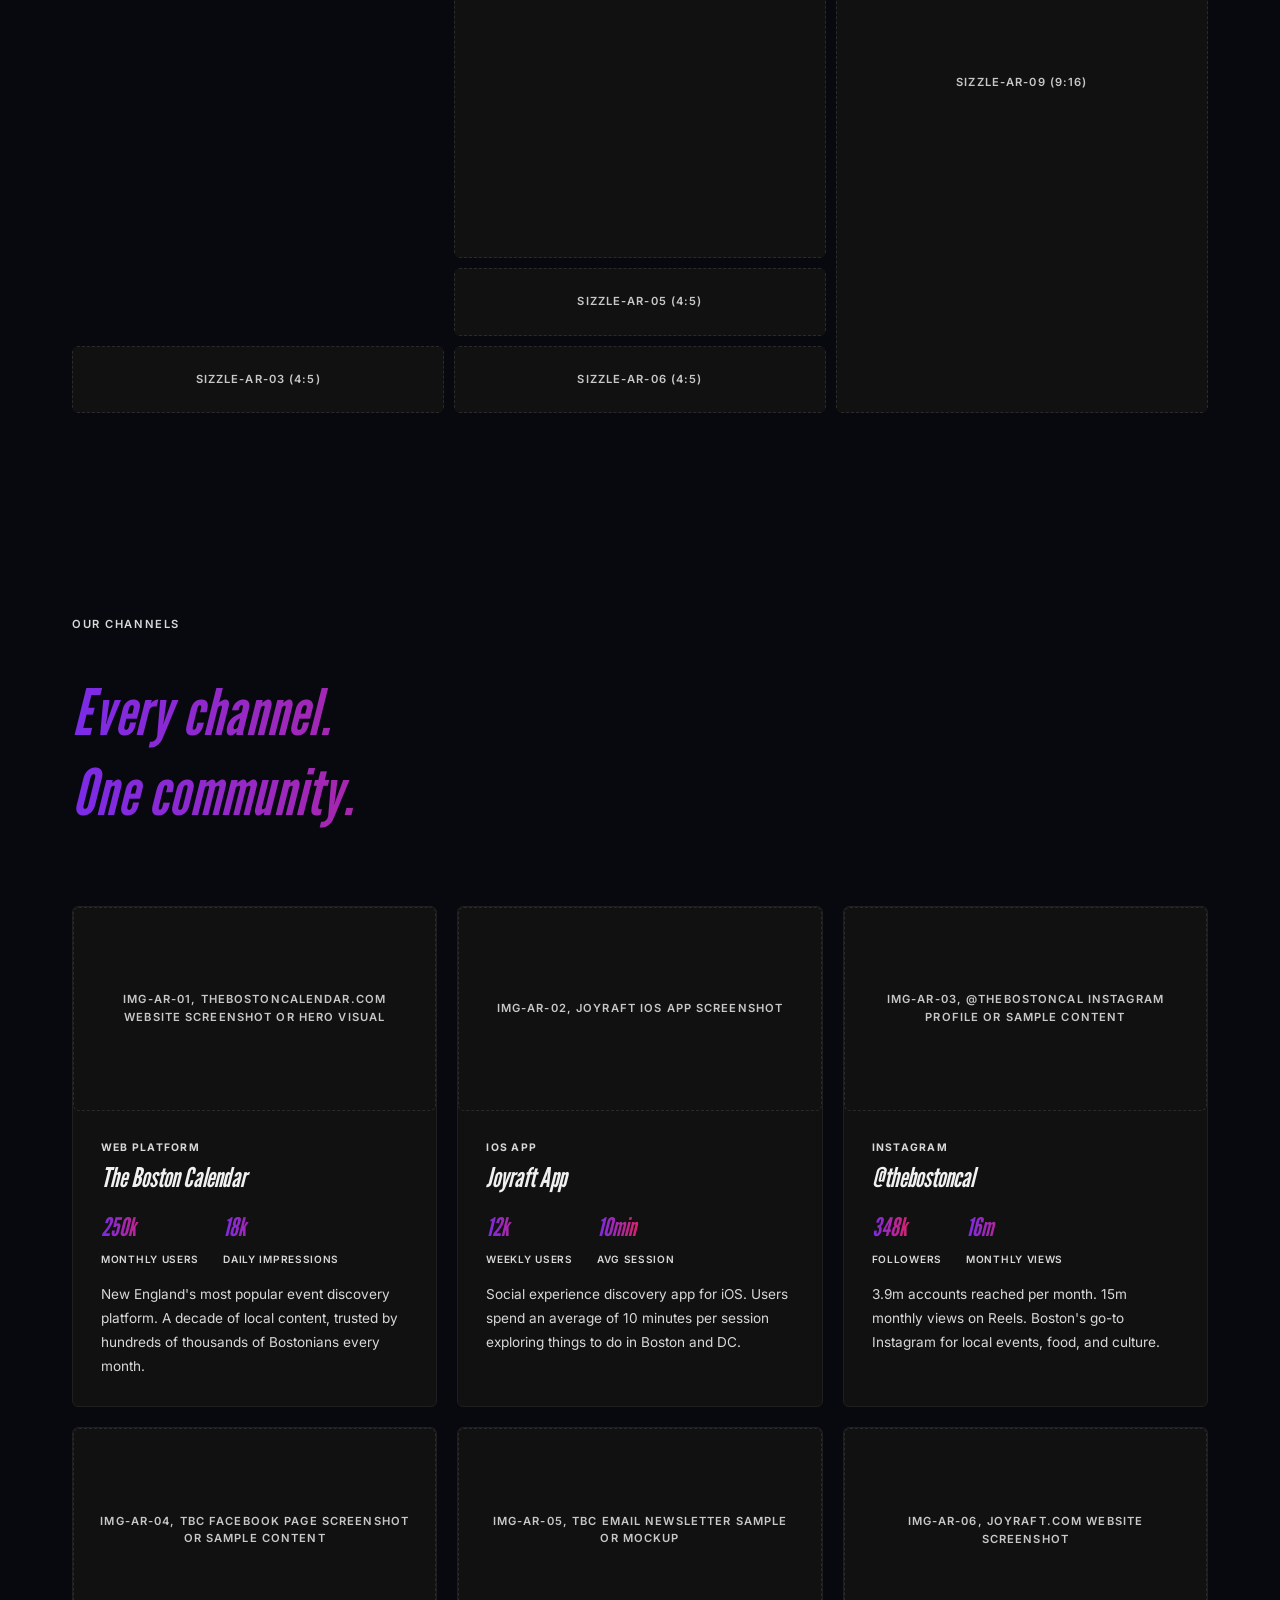
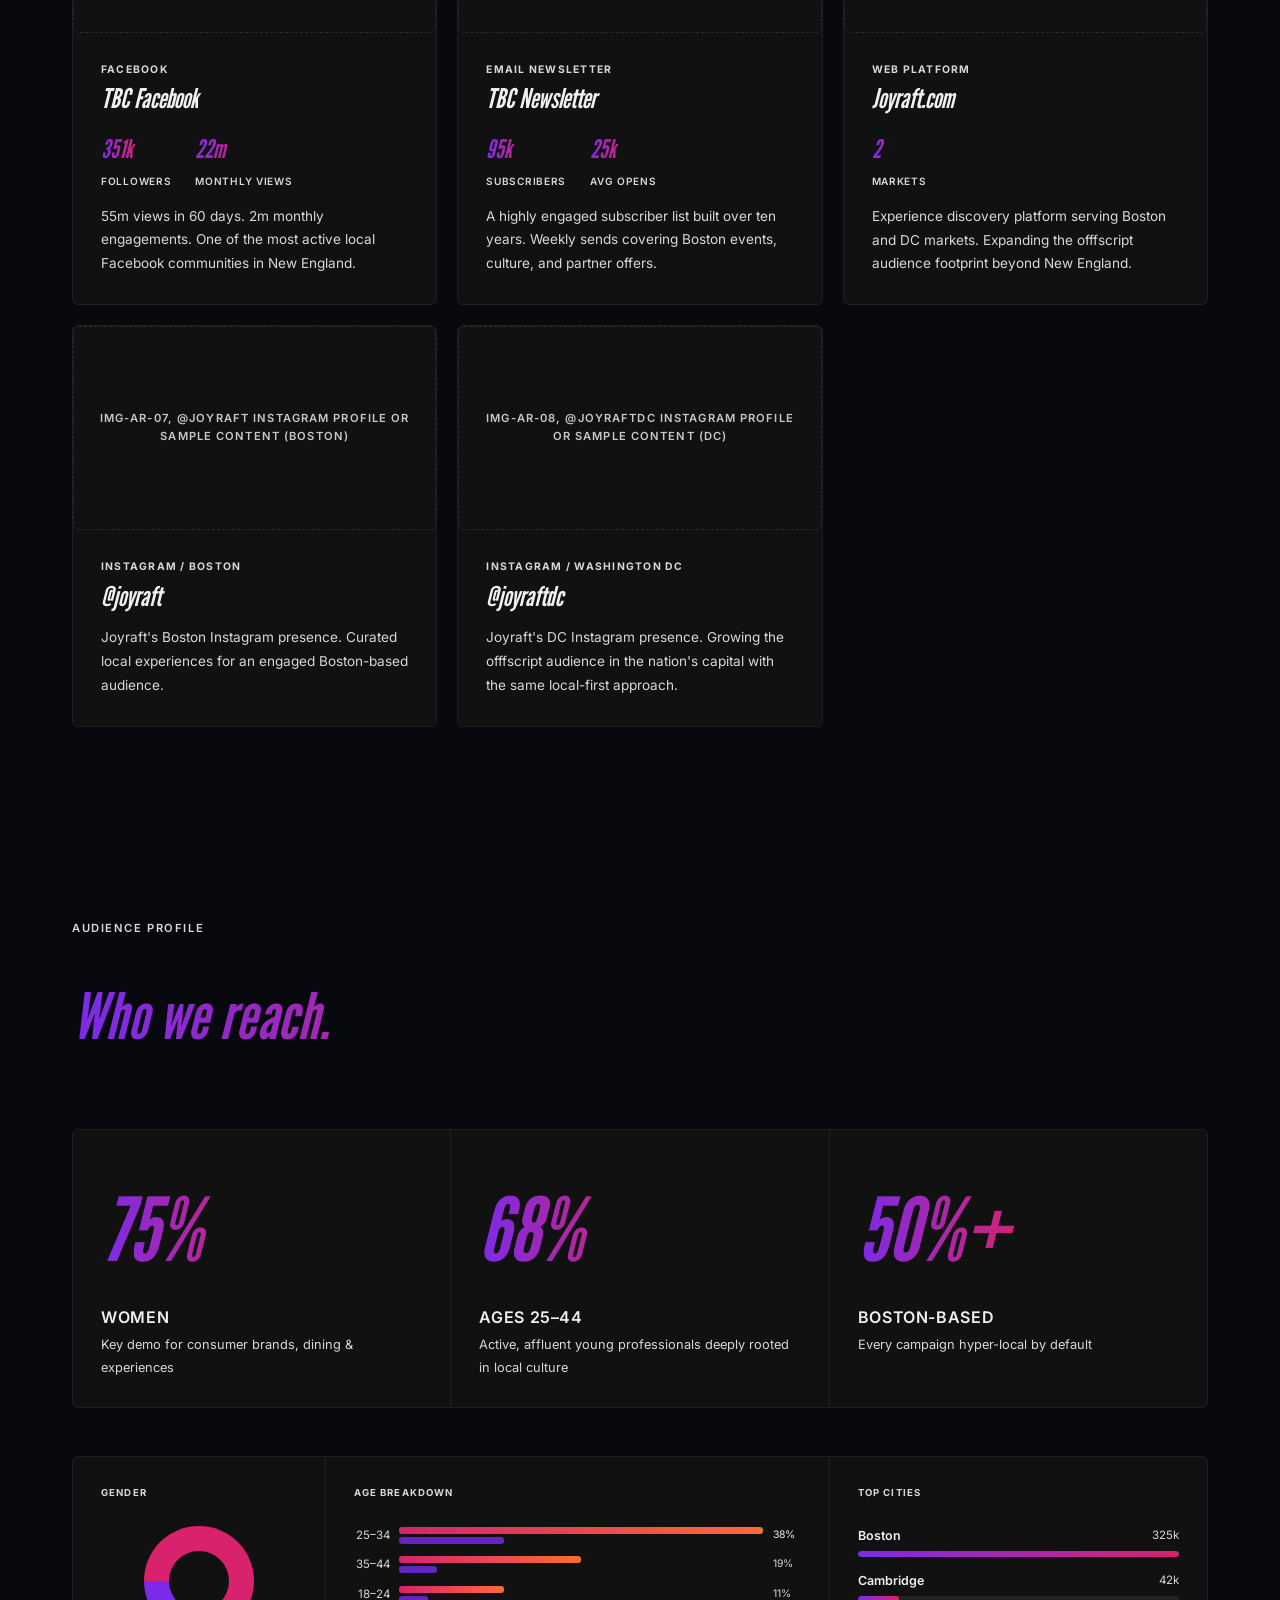
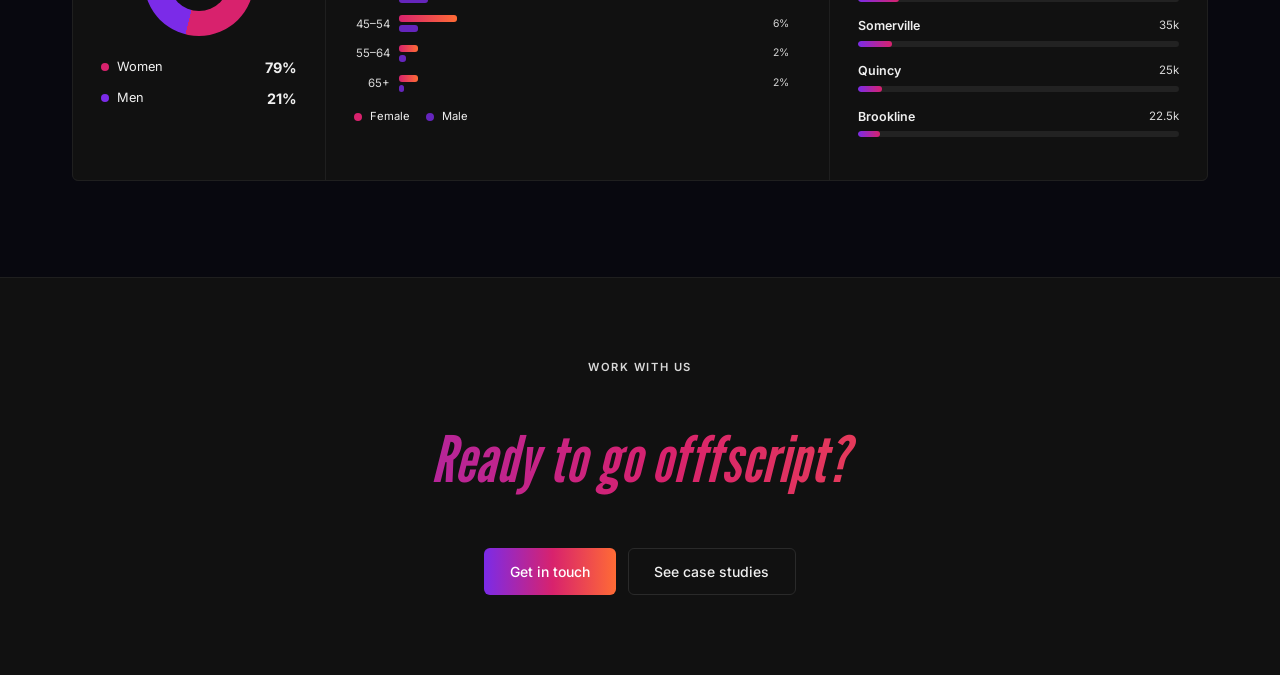
==== commit e2bc54c0: "Move sizzle grid to top of audience & reach page Co-Authored-By: Claude Sonnet 4.6 <noreply@anthropi" ====
--- a/audience-reach.html
+++ b/audience-reach.html
@@ -277,156 +277,6 @@
       </div>
     </div>
 
-    <!-- ── PRIMARY CHANNELS ───────────────── -->
-    <div class="container">
-      <div class="section">
-        <div class="section-head">
-          <p class="label">Our channels</p>
-          <h2 class="g">Every channel.<br>One community.</h2>
-        </div>
-        <div class="grid-3">
-
-          <!-- TBC Web -->
-          <div class="channel-card">
-            <div class="img-ph r-16-9" id="IMG-AR-01">IMG-AR-01, thebostoncalendar.com website screenshot or hero visual</div>
-            <div class="channel-card-body">
-              <p class="channel-type">Web platform</p>
-              <p class="channel-name">The Boston Calendar</p>
-              <div class="channel-stats">
-                <div>
-                  <div class="ch-stat-num">250k</div>
-                  <div class="ch-stat-label">Monthly users</div>
-                </div>
-                <div>
-                  <div class="ch-stat-num">18k</div>
-                  <div class="ch-stat-label">Daily impressions</div>
-                </div>
-              </div>
-              <p style="font-size: 0.85rem;">New England's most popular event discovery platform. A decade of local content, trusted by hundreds of thousands of Bostonians every month.</p>
-            </div>
-          </div>
-
-          <!-- Joyraft App -->
-          <div class="channel-card">
-            <div class="img-ph r-16-9" id="IMG-AR-02">IMG-AR-02, Joyraft iOS app screenshot</div>
-            <div class="channel-card-body">
-              <p class="channel-type">iOS app</p>
-              <p class="channel-name">Joyraft App</p>
-              <div class="channel-stats">
-                <div>
-                  <div class="ch-stat-num">12k</div>
-                  <div class="ch-stat-label">Weekly users</div>
-                </div>
-                <div>
-                  <div class="ch-stat-num">10min</div>
-                  <div class="ch-stat-label">Avg session</div>
-                </div>
-              </div>
-              <p style="font-size: 0.85rem;">Social experience discovery app for iOS. Users spend an average of 10 minutes per session exploring things to do in Boston and DC.</p>
-            </div>
-          </div>
-
-          <!-- @thebostoncal Instagram -->
-          <div class="channel-card">
-            <div class="img-ph r-16-9" id="IMG-AR-03">IMG-AR-03, @thebostoncal Instagram profile or sample content</div>
-            <div class="channel-card-body">
-              <p class="channel-type">Instagram</p>
-              <p class="channel-name">@thebostoncal</p>
-              <div class="channel-stats">
-                <div>
-                  <div class="ch-stat-num">348k</div>
-                  <div class="ch-stat-label">Followers</div>
-                </div>
-                <div>
-                  <div class="ch-stat-num">16m</div>
-                  <div class="ch-stat-label">Monthly views</div>
-                </div>
-              </div>
-              <p style="font-size: 0.85rem;">3.9m accounts reached per month. 15m monthly views on Reels. Boston's go-to Instagram for local events, food, and culture.</p>
-            </div>
-          </div>
-
-          <!-- TBC Facebook -->
-          <div class="channel-card">
-            <div class="img-ph r-16-9" id="IMG-AR-04">IMG-AR-04, TBC Facebook page screenshot or sample content</div>
-            <div class="channel-card-body">
-              <p class="channel-type">Facebook</p>
-              <p class="channel-name">TBC Facebook</p>
-              <div class="channel-stats">
-                <div>
-                  <div class="ch-stat-num">351k</div>
-                  <div class="ch-stat-label">Followers</div>
-                </div>
-                <div>
-                  <div class="ch-stat-num">22m</div>
-                  <div class="ch-stat-label">Monthly views</div>
-                </div>
-              </div>
-              <p style="font-size: 0.85rem;">55m views in 60 days. 2m monthly engagements. One of the most active local Facebook communities in New England.</p>
-            </div>
-          </div>
-
-          <!-- Email Newsletter -->
-          <div class="channel-card">
-            <div class="img-ph r-16-9" id="IMG-AR-05">IMG-AR-05, TBC email newsletter sample or mockup</div>
-            <div class="channel-card-body">
-              <p class="channel-type">Email newsletter</p>
-              <p class="channel-name">TBC Newsletter</p>
-              <div class="channel-stats">
-                <div>
-                  <div class="ch-stat-num">95k</div>
-                  <div class="ch-stat-label">Subscribers</div>
-                </div>
-                <div>
-                  <div class="ch-stat-num">25k</div>
-                  <div class="ch-stat-label">Avg opens</div>
-                </div>
-              </div>
-              <p style="font-size: 0.85rem;">A highly engaged subscriber list built over ten years. Weekly sends covering Boston events, culture, and partner offers.</p>
-            </div>
-          </div>
-
-          <!-- Joyraft.com -->
-          <div class="channel-card">
-            <div class="img-ph r-16-9" id="IMG-AR-06">IMG-AR-06, Joyraft.com website screenshot</div>
-            <div class="channel-card-body">
-              <p class="channel-type">Web platform</p>
-              <p class="channel-name">Joyraft.com</p>
-              <div class="channel-stats">
-                <div>
-                  <div class="ch-stat-num">2</div>
-                  <div class="ch-stat-label">Markets</div>
-                </div>
-              </div>
-              <p style="font-size: 0.85rem;">Experience discovery platform serving Boston and DC markets. Expanding the offfscript audience footprint beyond New England.</p>
-            </div>
-          </div>
-
-
-          <!-- @joyraft Instagram -->
-          <div class="channel-card">
-            <div class="img-ph r-16-9" id="IMG-AR-07">IMG-AR-07, @joyraft Instagram profile or sample content (Boston)</div>
-            <div class="channel-card-body">
-              <p class="channel-type">Instagram / Boston</p>
-              <p class="channel-name">@joyraft</p>
-              <p style="font-size: 0.85rem;">Joyraft's Boston Instagram presence. Curated local experiences for an engaged Boston-based audience.</p>
-            </div>
-          </div>
-
-          <!-- @joyraftdc Instagram -->
-          <div class="channel-card">
-            <div class="img-ph r-16-9" id="IMG-AR-08">IMG-AR-08, @joyraftdc Instagram profile or sample content (DC)</div>
-            <div class="channel-card-body">
-              <p class="channel-type">Instagram / Washington DC</p>
-              <p class="channel-name">@joyraftdc</p>
-              <p style="font-size: 0.85rem;">Joyraft's DC Instagram presence. Growing the offfscript audience in the nation's capital with the same local-first approach.</p>
-            </div>
-          </div>
-
-        </div>
-      </div>
-    </div>
-
     <!-- ── SIZZLE GRID ───────────────────────── -->
     <div class="container">
       <div class="section">
@@ -448,6 +298,156 @@
           <div class="sizzle-item"><div class="img-ph r-4-5" id="SIZZLE-AR-07">SIZZLE-AR-07 (4:5)</div></div>
           <div class="sizzle-item"><div class="img-ph r-4-5" id="SIZZLE-AR-08">SIZZLE-AR-08 (4:5)</div></div>
           <div class="sizzle-item"><div class="img-ph r-9-16" id="SIZZLE-AR-09">SIZZLE-AR-09 (9:16)</div></div>
+        </div>
+      </div>
+    </div>
+
+    <!-- ── PRIMARY CHANNELS ───────────────── -->
+    <div class="container">
+      <div class="section">
+        <div class="section-head">
+          <p class="label">Our channels</p>
+          <h2 class="g">Every channel.<br>One community.</h2>
+        </div>
+        <div class="grid-3">
+
+          <!-- TBC Web -->
+          <div class="channel-card">
+            <div class="img-ph r-16-9" id="IMG-AR-01">IMG-AR-01, thebostoncalendar.com website screenshot or hero visual</div>
+            <div class="channel-card-body">
+              <p class="channel-type">Web platform</p>
+              <p class="channel-name">The Boston Calendar</p>
+              <div class="channel-stats">
+                <div>
+                  <div class="ch-stat-num">250k</div>
+                  <div class="ch-stat-label">Monthly users</div>
+                </div>
+                <div>
+                  <div class="ch-stat-num">18k</div>
+                  <div class="ch-stat-label">Daily impressions</div>
+                </div>
+              </div>
+              <p style="font-size: 0.85rem;">New England's most popular event discovery platform. A decade of local content, trusted by hundreds of thousands of Bostonians every month.</p>
+            </div>
+          </div>
+
+          <!-- Joyraft App -->
+          <div class="channel-card">
+            <div class="img-ph r-16-9" id="IMG-AR-02">IMG-AR-02, Joyraft iOS app screenshot</div>
+            <div class="channel-card-body">
+              <p class="channel-type">iOS app</p>
+              <p class="channel-name">Joyraft App</p>
+              <div class="channel-stats">
+                <div>
+                  <div class="ch-stat-num">12k</div>
+                  <div class="ch-stat-label">Weekly users</div>
+                </div>
+                <div>
+                  <div class="ch-stat-num">10min</div>
+                  <div class="ch-stat-label">Avg session</div>
+                </div>
+              </div>
+              <p style="font-size: 0.85rem;">Social experience discovery app for iOS. Users spend an average of 10 minutes per session exploring things to do in Boston and DC.</p>
+            </div>
+          </div>
+
+          <!-- @thebostoncal Instagram -->
+          <div class="channel-card">
+            <div class="img-ph r-16-9" id="IMG-AR-03">IMG-AR-03, @thebostoncal Instagram profile or sample content</div>
+            <div class="channel-card-body">
+              <p class="channel-type">Instagram</p>
+              <p class="channel-name">@thebostoncal</p>
+              <div class="channel-stats">
+                <div>
+                  <div class="ch-stat-num">348k</div>
+                  <div class="ch-stat-label">Followers</div>
+                </div>
+                <div>
+                  <div class="ch-stat-num">16m</div>
+                  <div class="ch-stat-label">Monthly views</div>
+                </div>
+              </div>
+              <p style="font-size: 0.85rem;">3.9m accounts reached per month. 15m monthly views on Reels. Boston's go-to Instagram for local events, food, and culture.</p>
+            </div>
+          </div>
+
+          <!-- TBC Facebook -->
+          <div class="channel-card">
+            <div class="img-ph r-16-9" id="IMG-AR-04">IMG-AR-04, TBC Facebook page screenshot or sample content</div>
+            <div class="channel-card-body">
+              <p class="channel-type">Facebook</p>
+              <p class="channel-name">TBC Facebook</p>
+              <div class="channel-stats">
+                <div>
+                  <div class="ch-stat-num">351k</div>
+                  <div class="ch-stat-label">Followers</div>
+                </div>
+                <div>
+                  <div class="ch-stat-num">22m</div>
+                  <div class="ch-stat-label">Monthly views</div>
+                </div>
+              </div>
+              <p style="font-size: 0.85rem;">55m views in 60 days. 2m monthly engagements. One of the most active local Facebook communities in New England.</p>
+            </div>
+          </div>
+
+          <!-- Email Newsletter -->
+          <div class="channel-card">
+            <div class="img-ph r-16-9" id="IMG-AR-05">IMG-AR-05, TBC email newsletter sample or mockup</div>
+            <div class="channel-card-body">
+              <p class="channel-type">Email newsletter</p>
+              <p class="channel-name">TBC Newsletter</p>
+              <div class="channel-stats">
+                <div>
+                  <div class="ch-stat-num">95k</div>
+                  <div class="ch-stat-label">Subscribers</div>
+                </div>
+                <div>
+                  <div class="ch-stat-num">25k</div>
+                  <div class="ch-stat-label">Avg opens</div>
+                </div>
+              </div>
+              <p style="font-size: 0.85rem;">A highly engaged subscriber list built over ten years. Weekly sends covering Boston events, culture, and partner offers.</p>
+            </div>
+          </div>
+
+          <!-- Joyraft.com -->
+          <div class="channel-card">
+            <div class="img-ph r-16-9" id="IMG-AR-06">IMG-AR-06, Joyraft.com website screenshot</div>
+            <div class="channel-card-body">
+              <p class="channel-type">Web platform</p>
+              <p class="channel-name">Joyraft.com</p>
+              <div class="channel-stats">
+                <div>
+                  <div class="ch-stat-num">2</div>
+                  <div class="ch-stat-label">Markets</div>
+                </div>
+              </div>
+              <p style="font-size: 0.85rem;">Experience discovery platform serving Boston and DC markets. Expanding the offfscript audience footprint beyond New England.</p>
+            </div>
+          </div>
+
+
+          <!-- @joyraft Instagram -->
+          <div class="channel-card">
+            <div class="img-ph r-16-9" id="IMG-AR-07">IMG-AR-07, @joyraft Instagram profile or sample content (Boston)</div>
+            <div class="channel-card-body">
+              <p class="channel-type">Instagram / Boston</p>
+              <p class="channel-name">@joyraft</p>
+              <p style="font-size: 0.85rem;">Joyraft's Boston Instagram presence. Curated local experiences for an engaged Boston-based audience.</p>
+            </div>
+          </div>
+
+          <!-- @joyraftdc Instagram -->
+          <div class="channel-card">
+            <div class="img-ph r-16-9" id="IMG-AR-08">IMG-AR-08, @joyraftdc Instagram profile or sample content (DC)</div>
+            <div class="channel-card-body">
+              <p class="channel-type">Instagram / Washington DC</p>
+              <p class="channel-name">@joyraftdc</p>
+              <p style="font-size: 0.85rem;">Joyraft's DC Instagram presence. Growing the offfscript audience in the nation's capital with the same local-first approach.</p>
+            </div>
+          </div>
+
         </div>
       </div>
     </div>
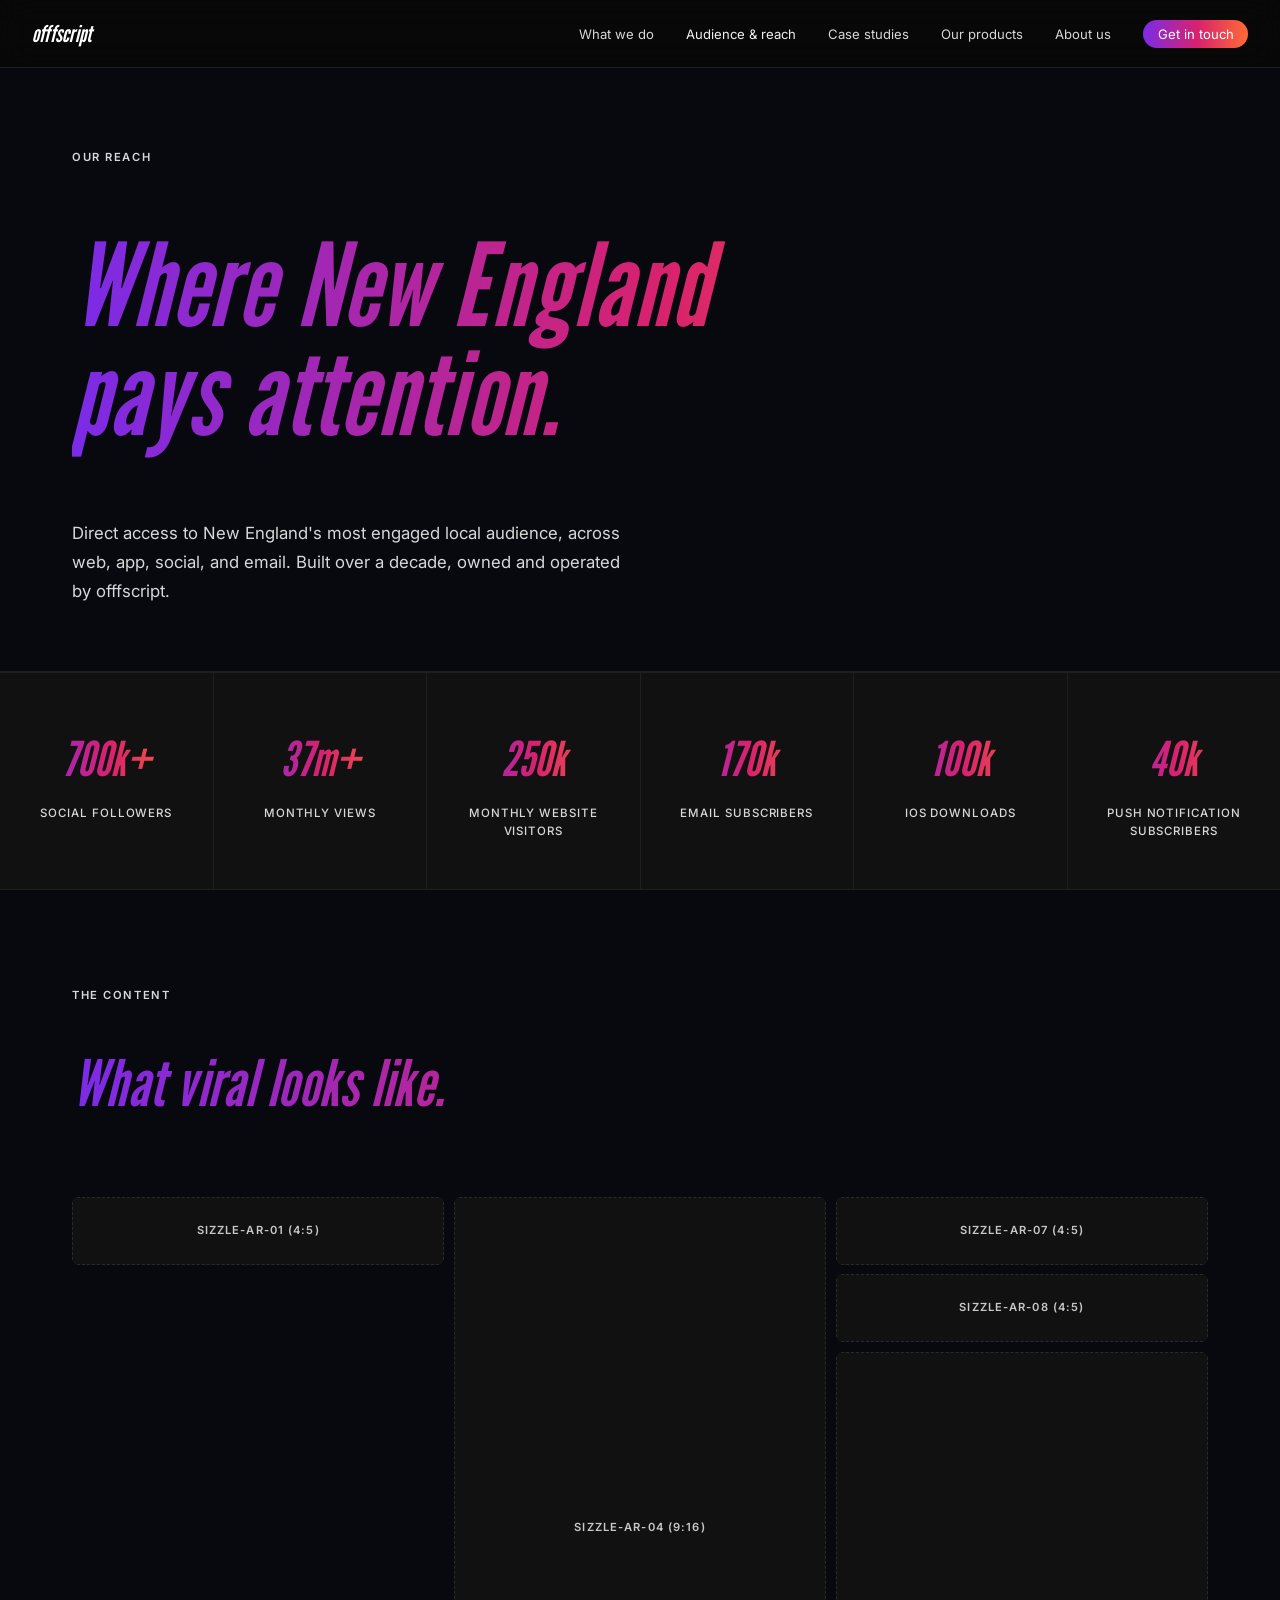
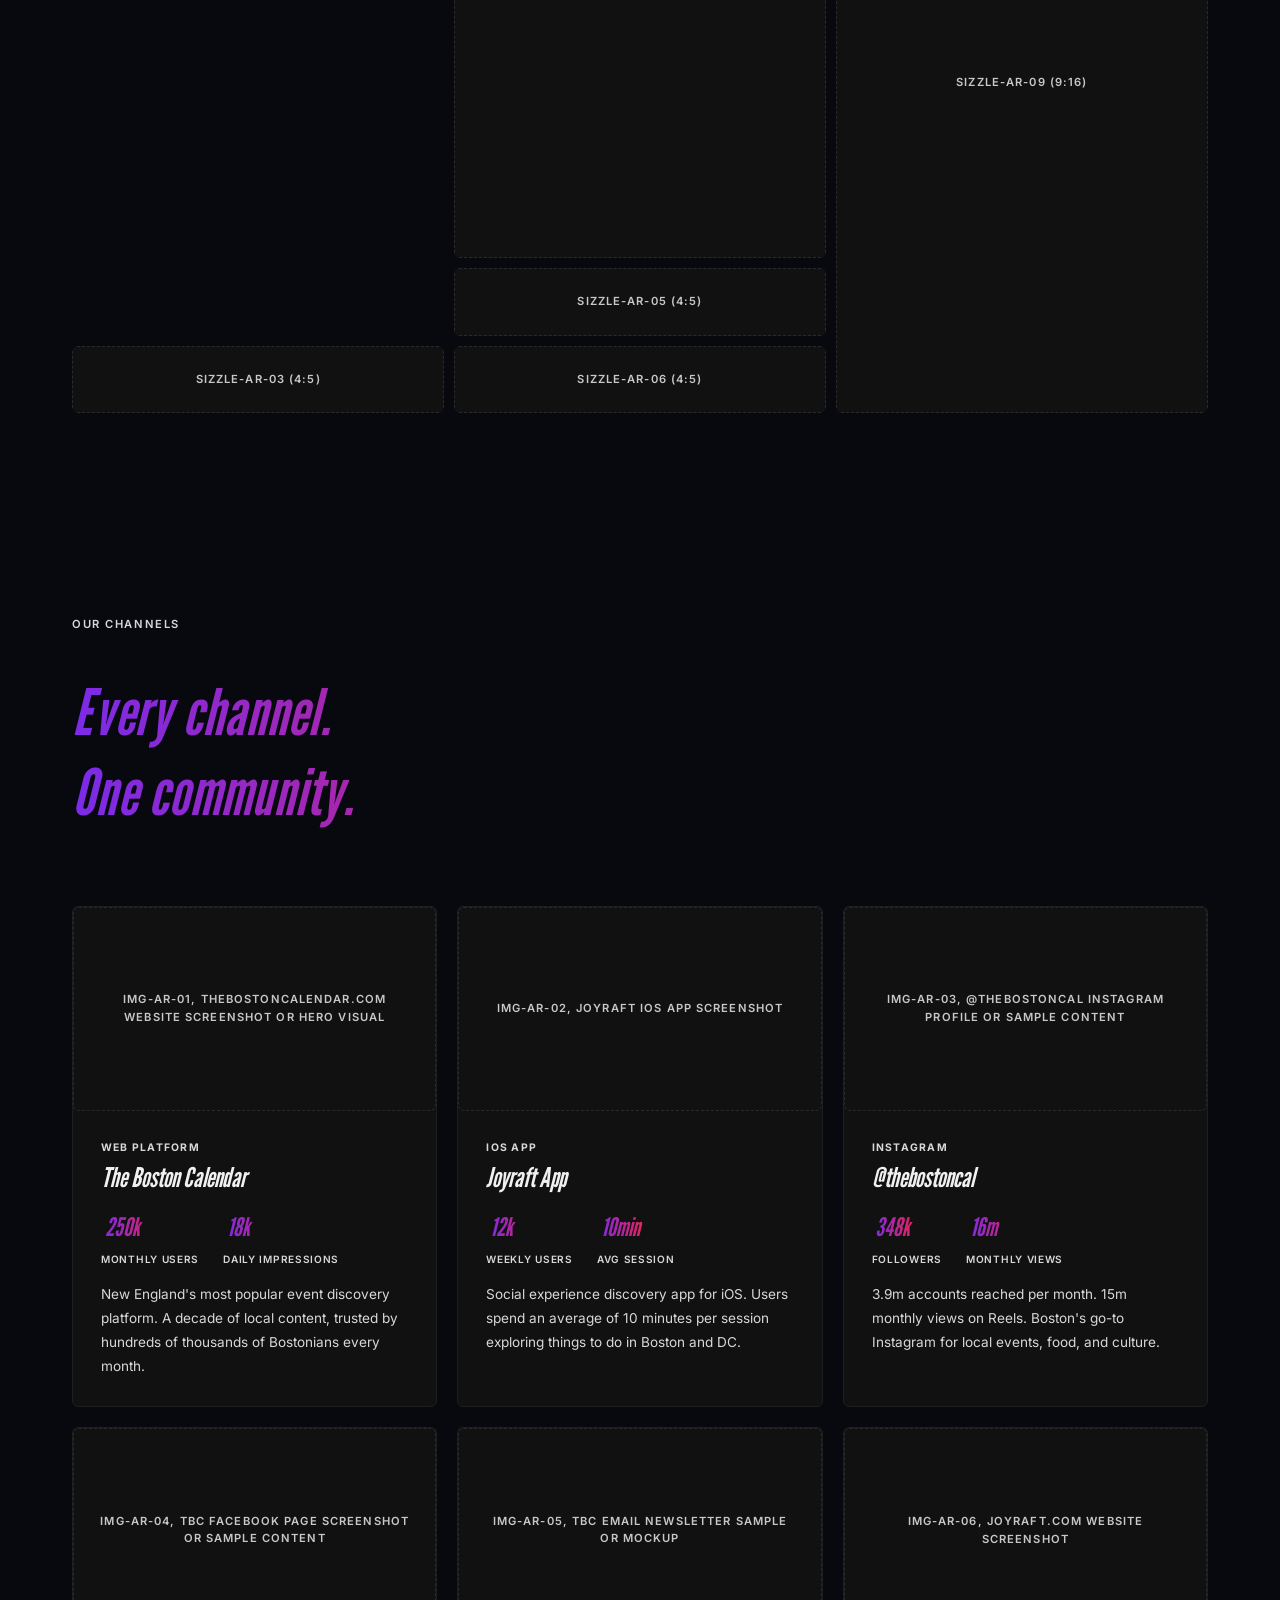
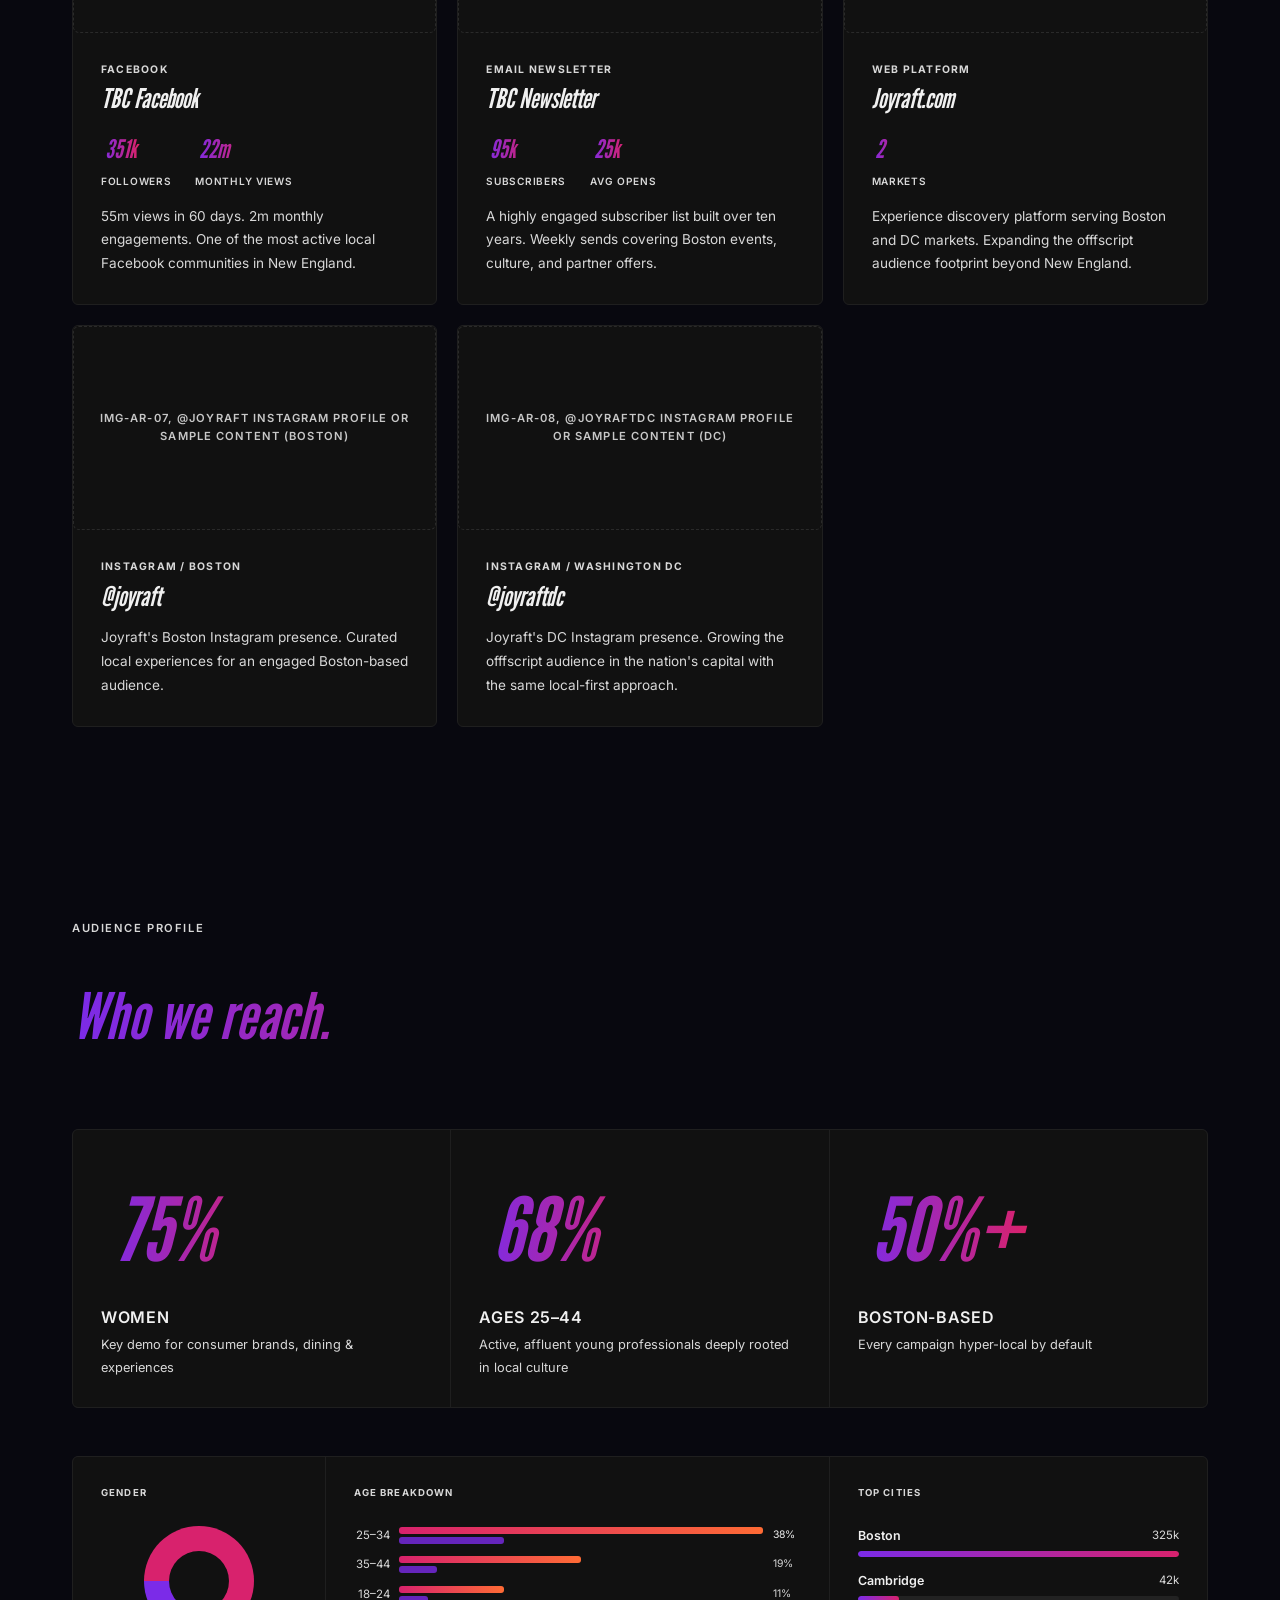
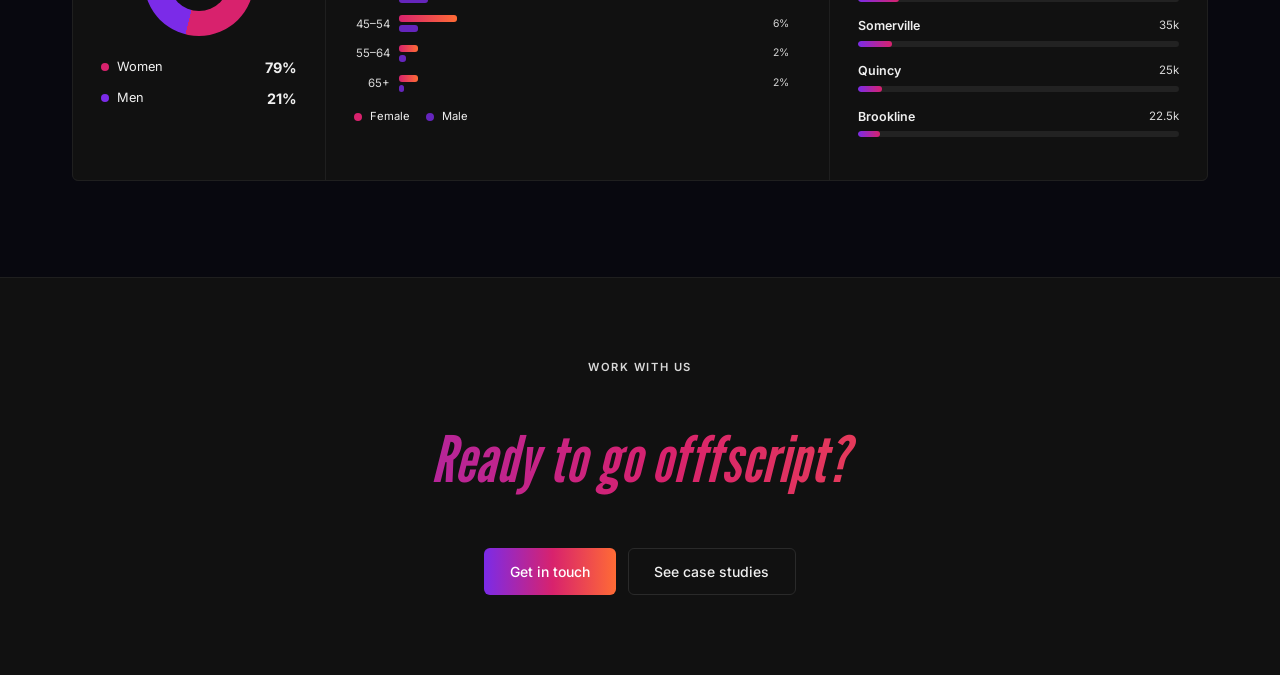
==== commit b8709cca: "Fix italic gradient text clipping sitewide Add 0.15em horizontal padding to every italic gradient te" ====
--- a/audience-reach.html
+++ b/audience-reach.html
@@ -51,7 +51,7 @@
       -webkit-text-fill-color: transparent;
       background-clip: text;
       line-height: 1.2;
-      padding: 0.2em 0;
+      padding: 0.2em 0.15em;
       -webkit-box-decoration-break: clone;
       box-decoration-break: clone;
     }
@@ -72,7 +72,7 @@
       -webkit-text-fill-color: transparent;
       background-clip: text;
       line-height: 1.2;
-      padding: 0.2em 0;
+      padding: 0.2em 0.15em;
       -webkit-box-decoration-break: clone;
       box-decoration-break: clone;
       margin-bottom: 0.35rem;
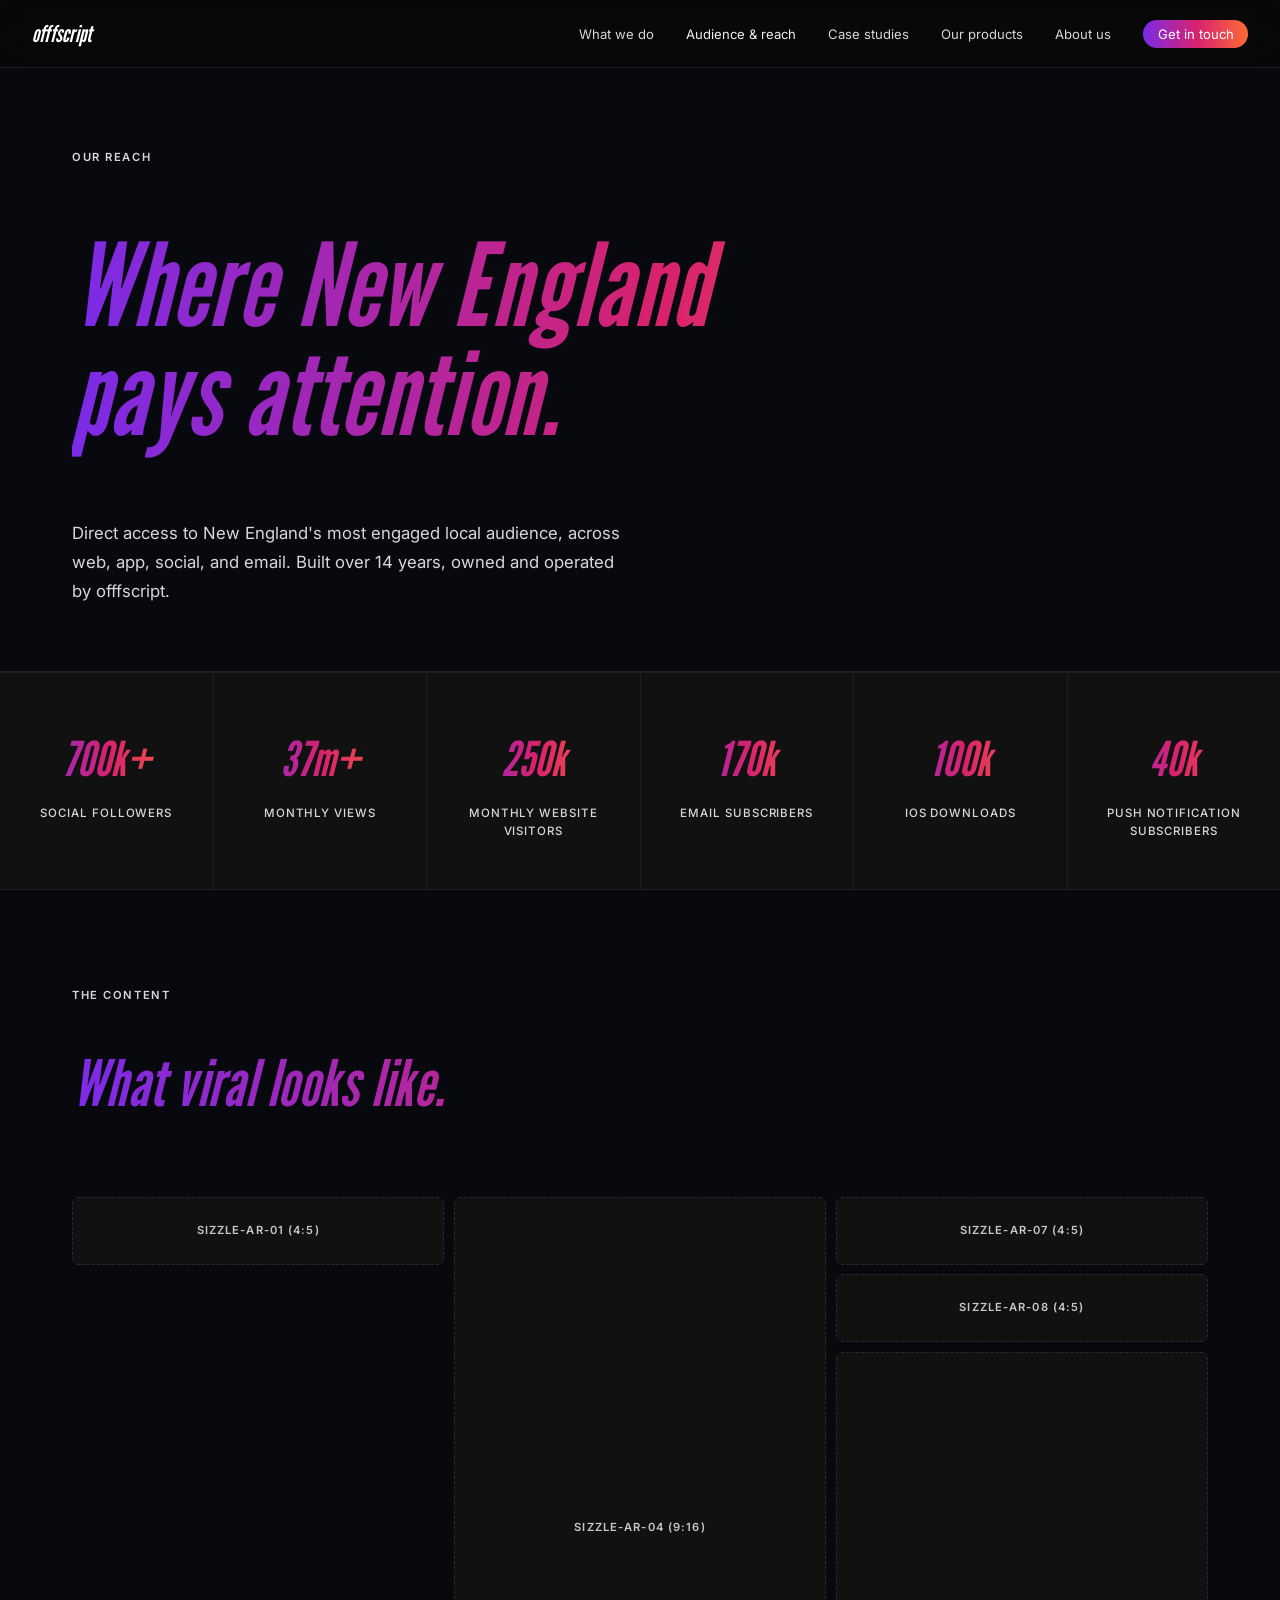
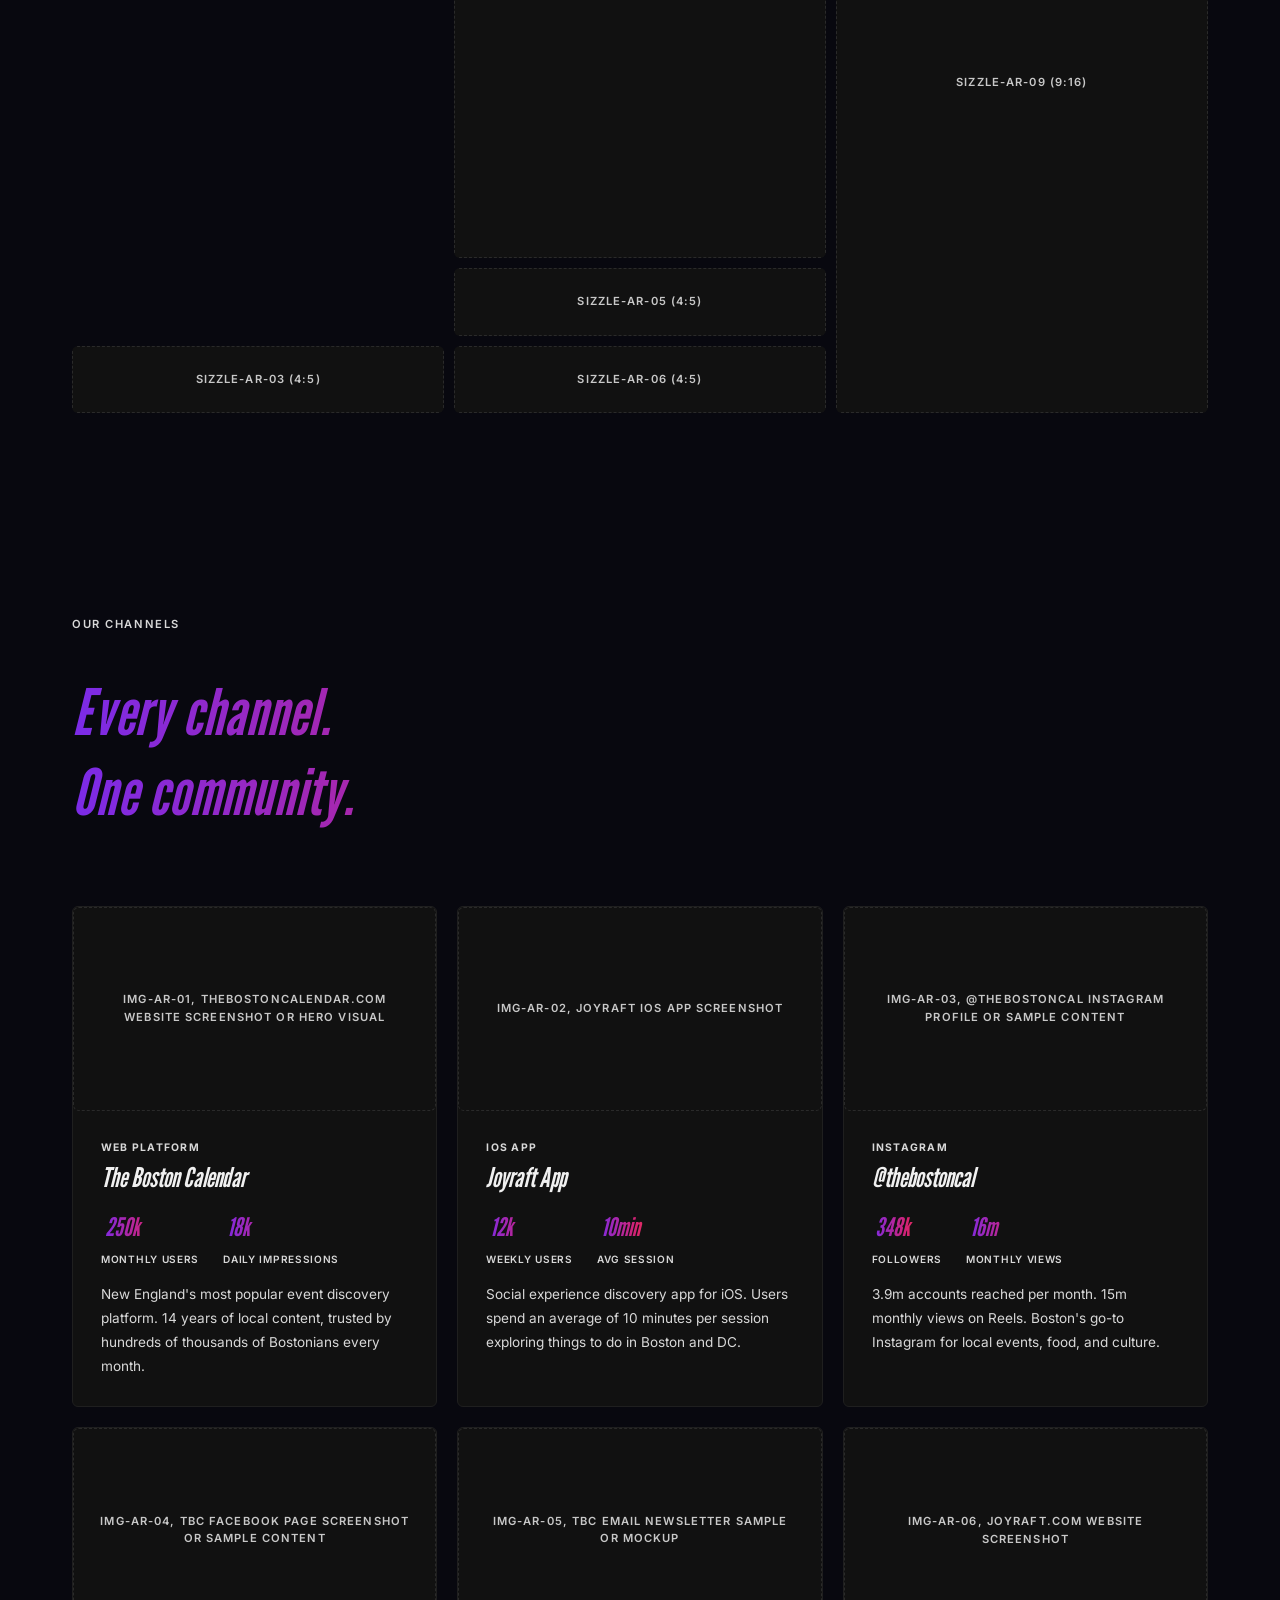
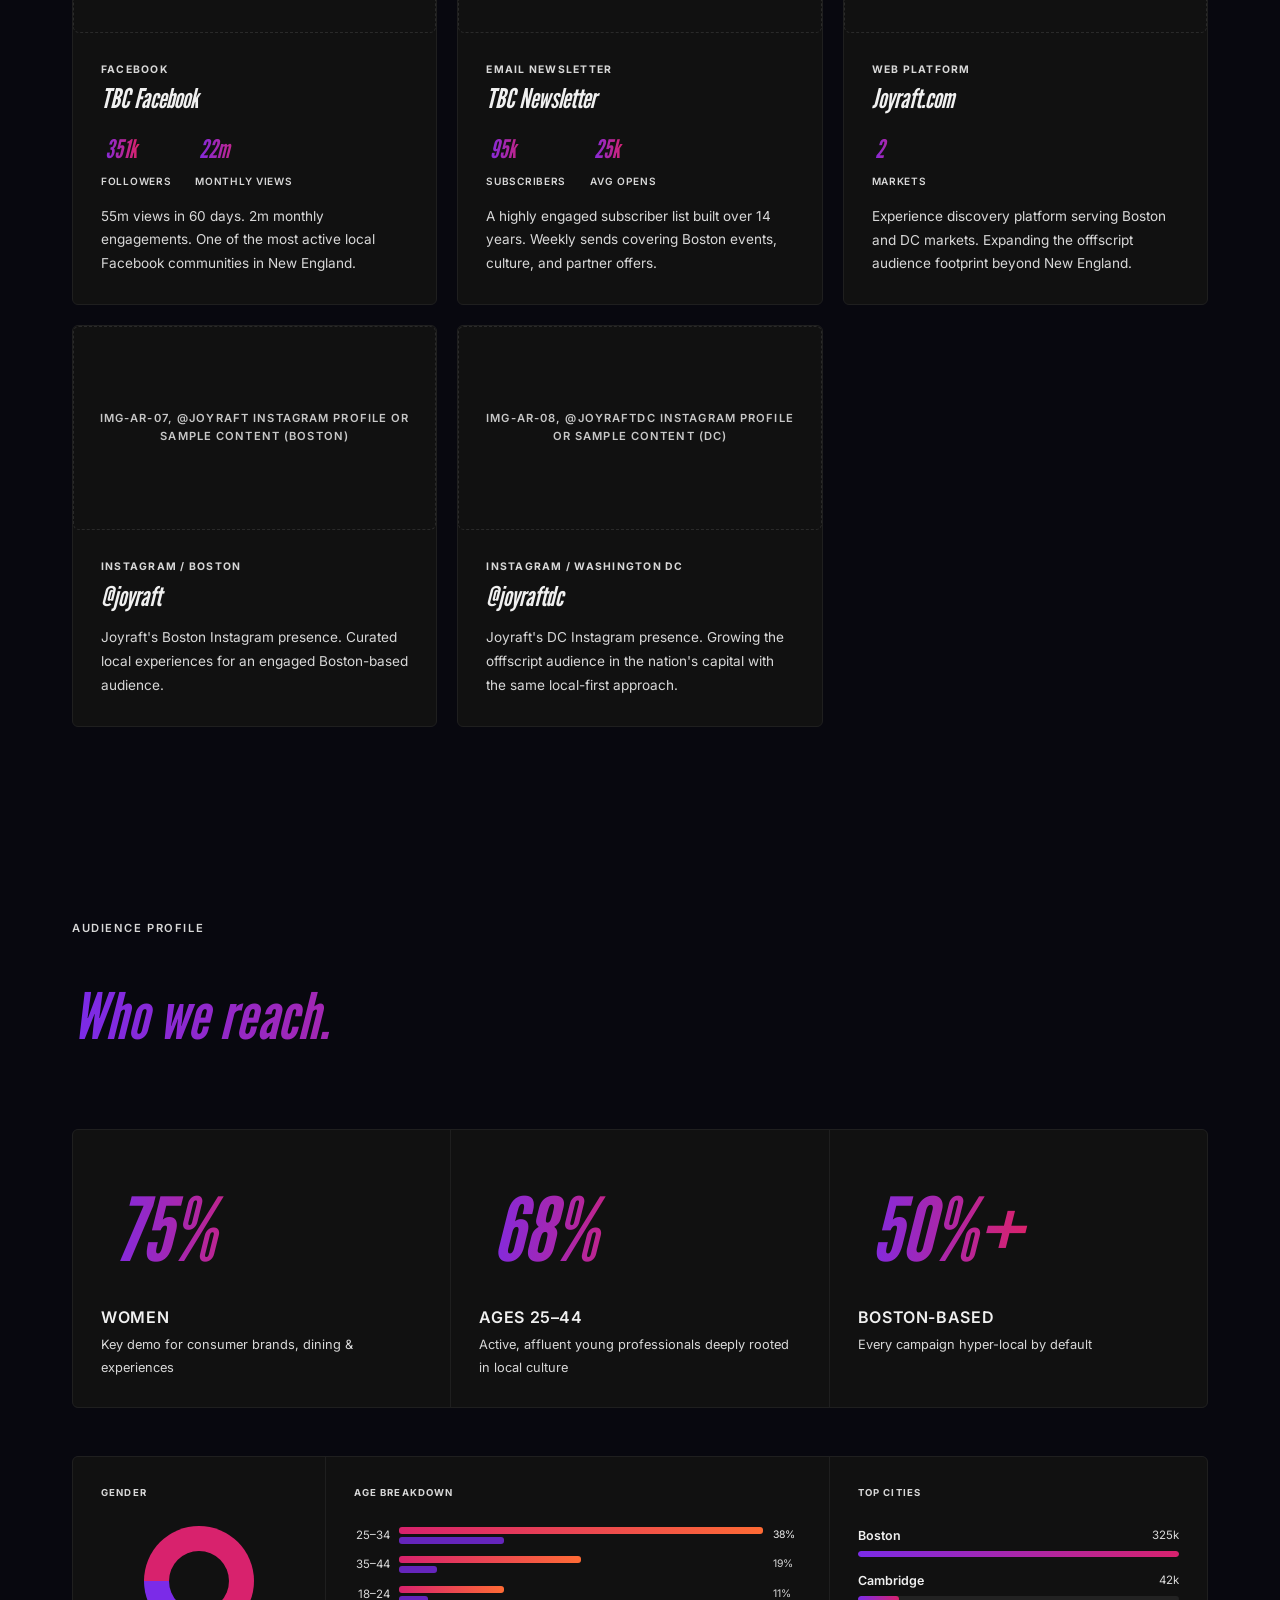
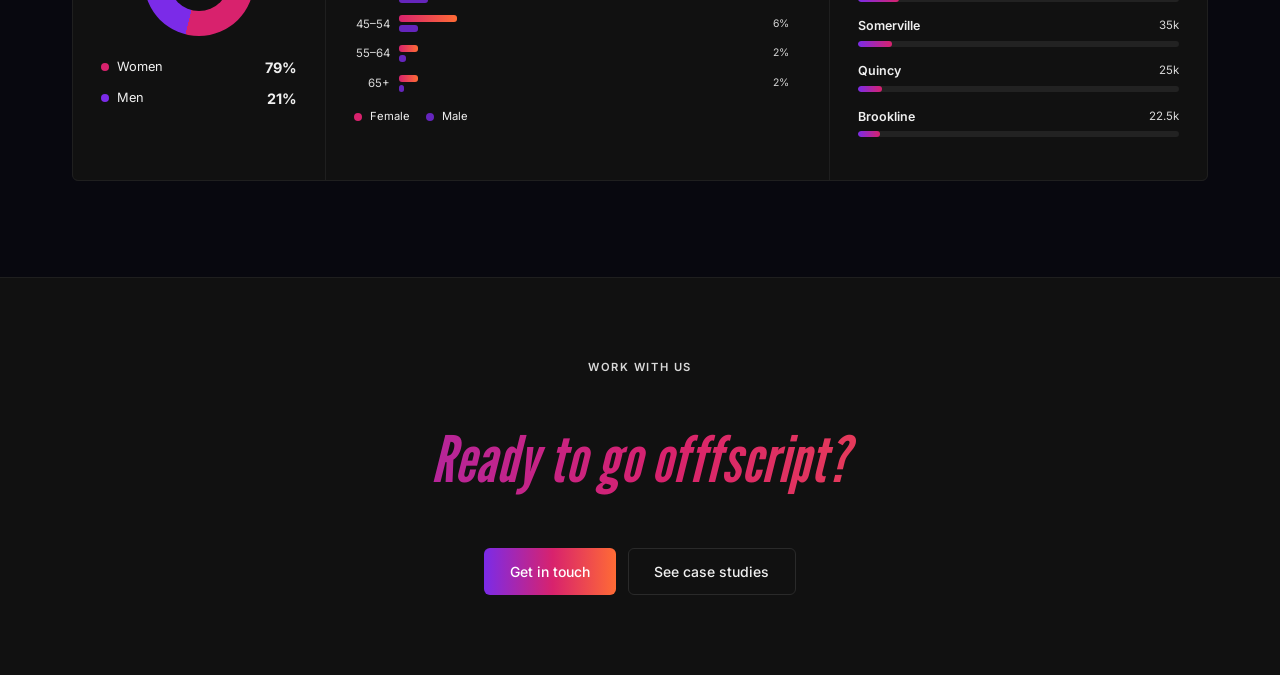
==== commit fd8f60b2: "Align all copy to brand manifesto - Update all "ten years" references to 14 years sitewide - Rewrite" ====
--- a/audience-reach.html
+++ b/audience-reach.html
@@ -244,7 +244,7 @@
         <div>
           <p class="label" style="margin-bottom: 1rem;">Our reach</p>
           <h1 class="g" style="font-family: var(--font-display); font-style: italic; font-size: clamp(3.5rem, 9vw, 8rem); line-height: 0.95; margin-bottom: 1.5rem;">Where New England<br>pays attention.</h1>
-          <p style="max-width: 560px; font-size: 1.05rem;">Direct access to New England's most engaged local audience, across web, app, social, and email. Built over a decade, owned and operated by offfscript.</p>
+          <p style="max-width: 560px; font-size: 1.05rem;">Direct access to New England's most engaged local audience, across web, app, social, and email. Built over 14 years, owned and operated by offfscript.</p>
         </div>
       </div>
     </div>
@@ -327,7 +327,7 @@
                   <div class="ch-stat-label">Daily impressions</div>
                 </div>
               </div>
-              <p style="font-size: 0.85rem;">New England's most popular event discovery platform. A decade of local content, trusted by hundreds of thousands of Bostonians every month.</p>
+              <p style="font-size: 0.85rem;">New England's most popular event discovery platform. 14 years of local content, trusted by hundreds of thousands of Bostonians every month.</p>
             </div>
           </div>
 
@@ -407,7 +407,7 @@
                   <div class="ch-stat-label">Avg opens</div>
                 </div>
               </div>
-              <p style="font-size: 0.85rem;">A highly engaged subscriber list built over ten years. Weekly sends covering Boston events, culture, and partner offers.</p>
+              <p style="font-size: 0.85rem;">A highly engaged subscriber list built over 14 years. Weekly sends covering Boston events, culture, and partner offers.</p>
             </div>
           </div>
 
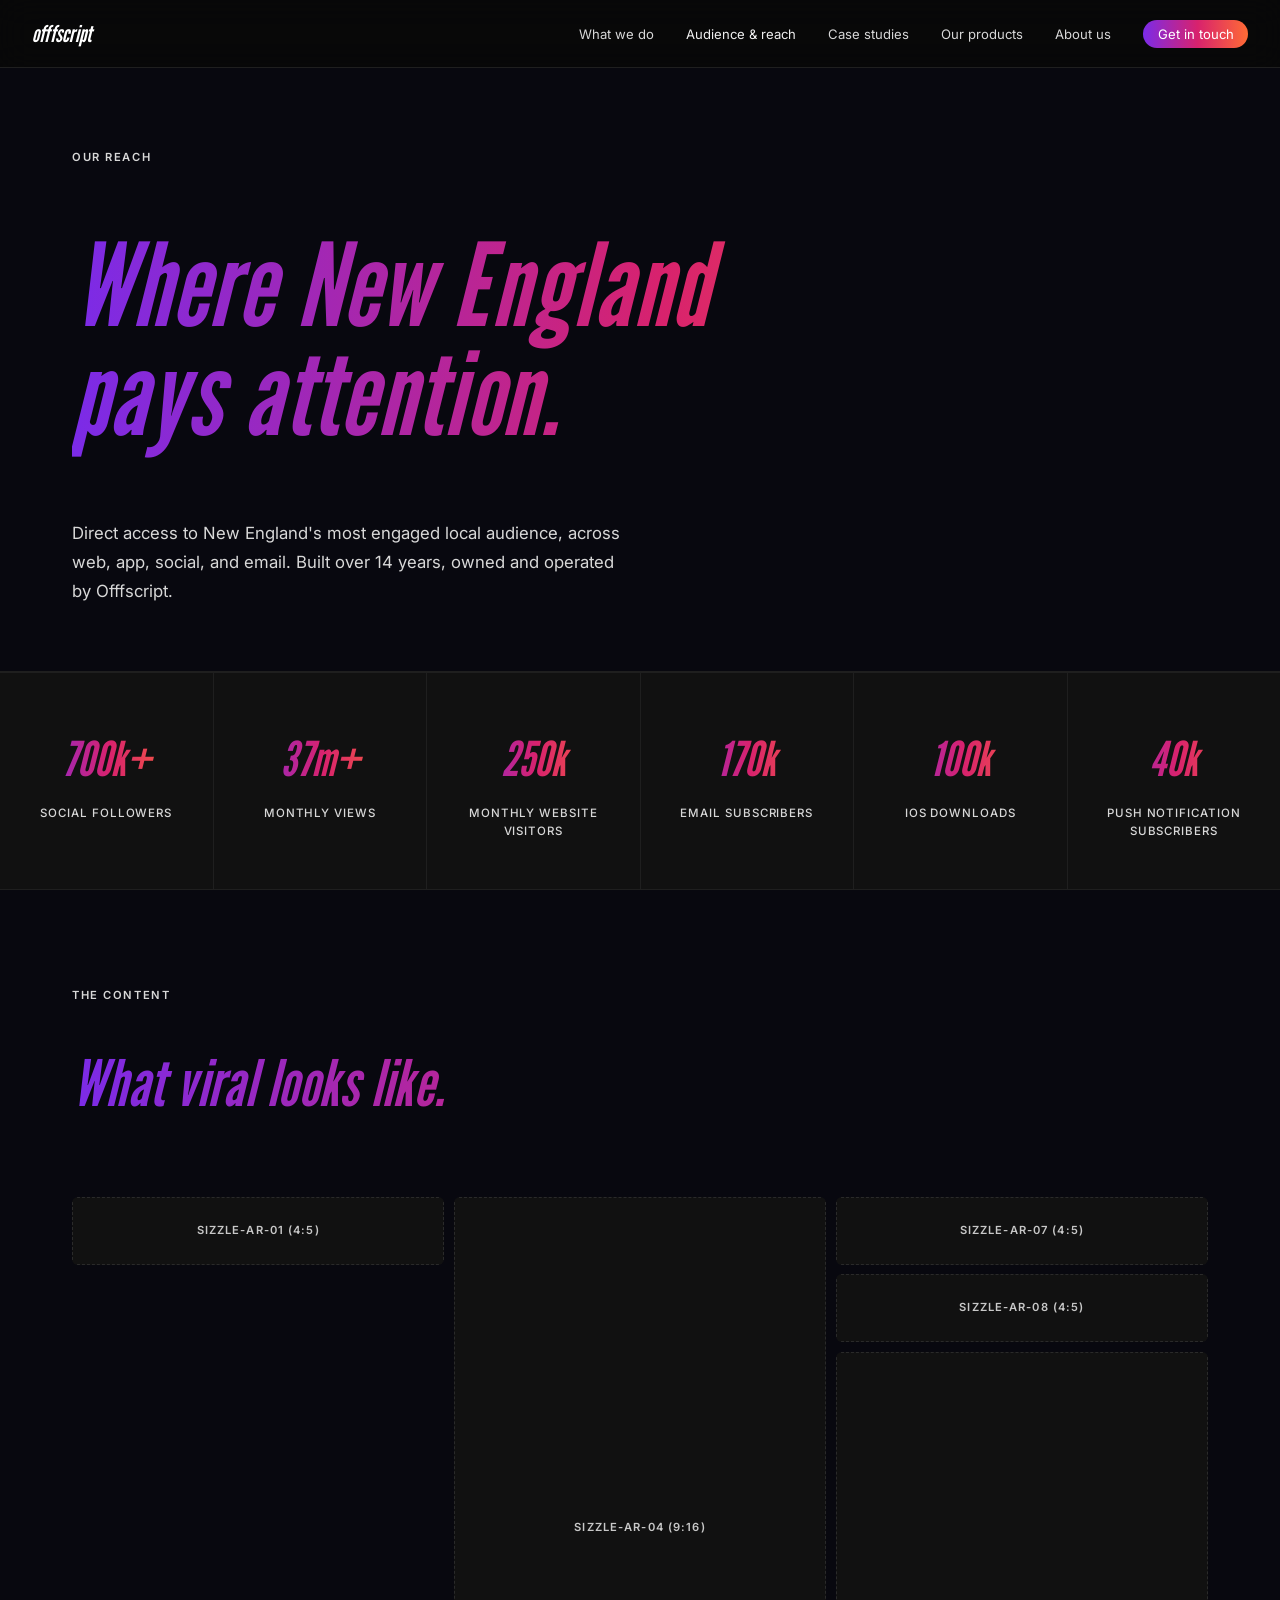
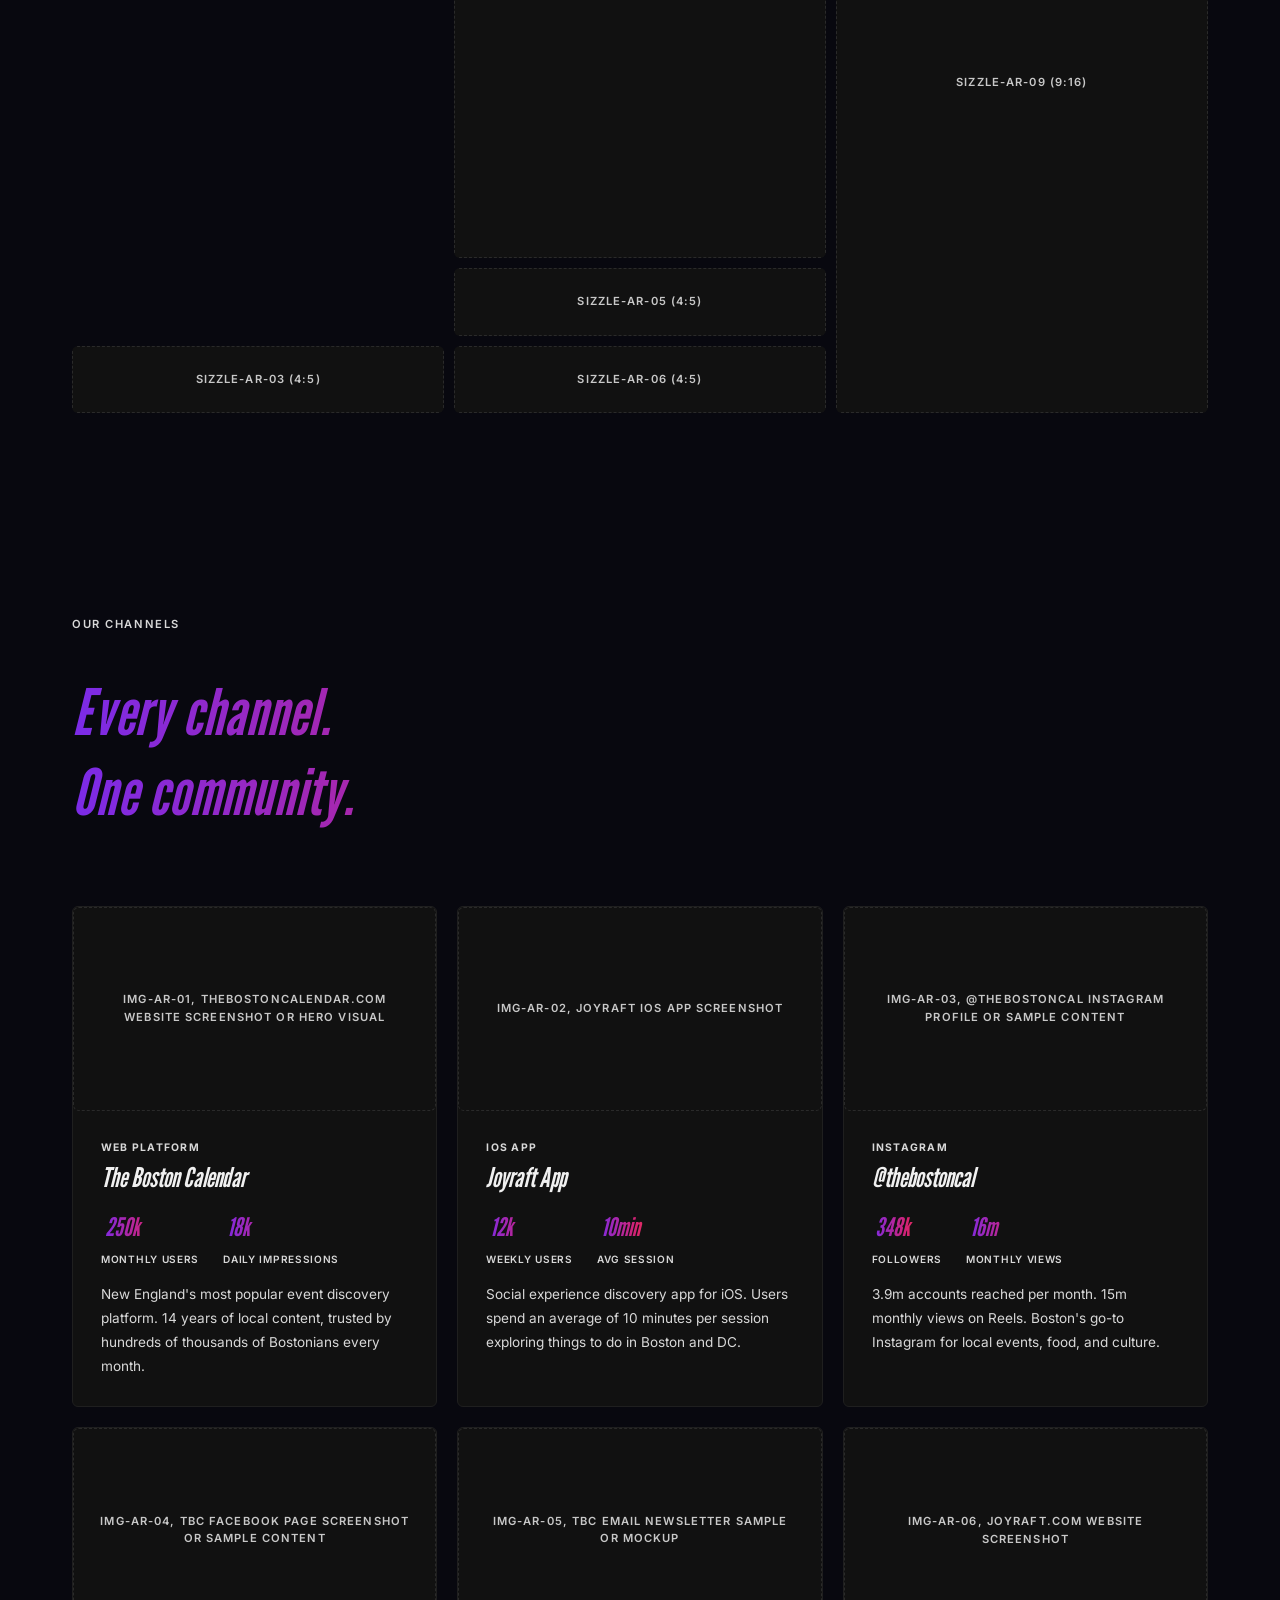
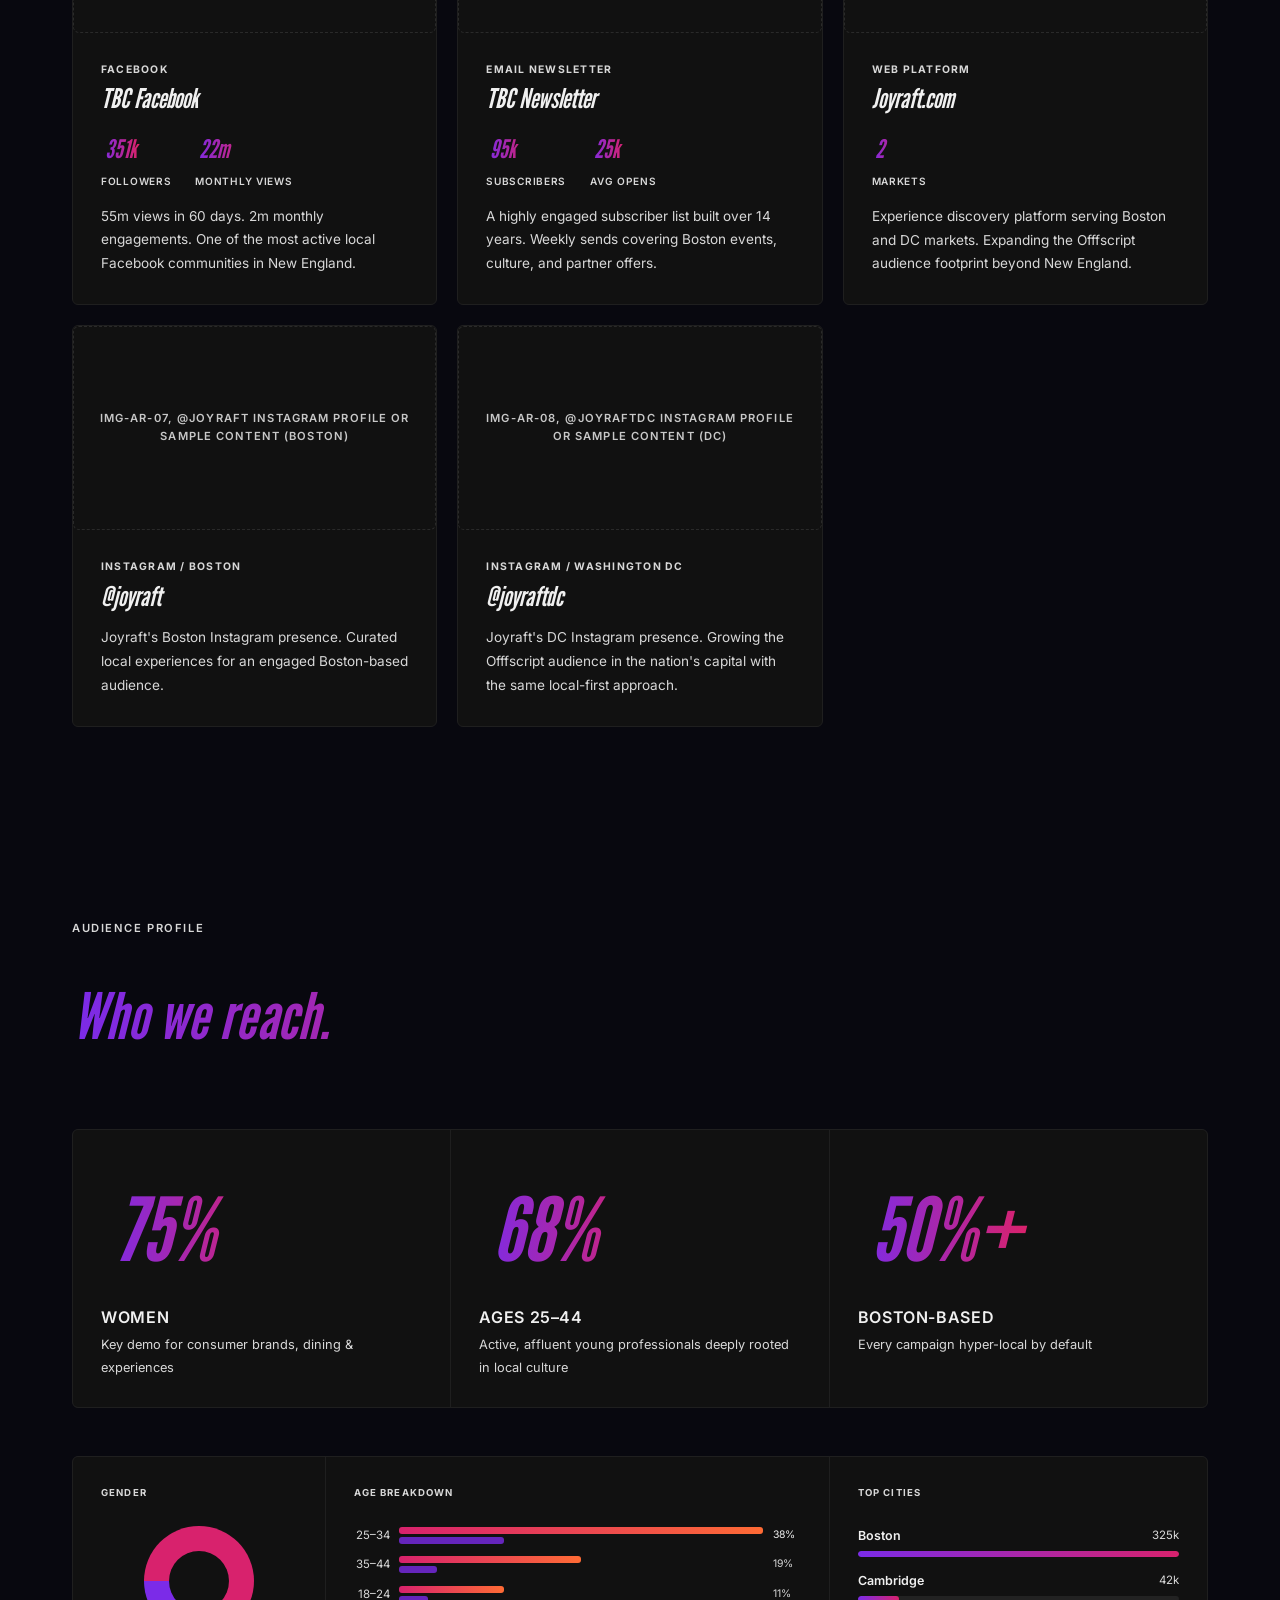
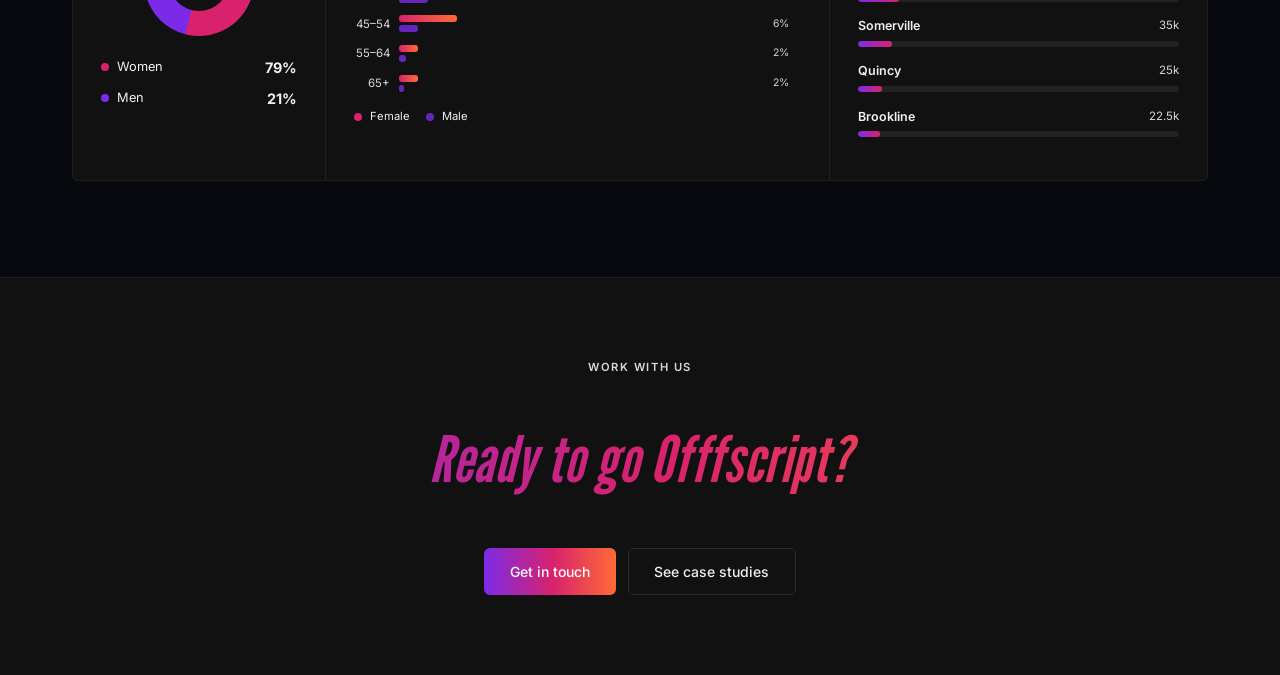
==== commit 227d336a: "Polish copy: capitalize Offfscript, fix redundancy, unique sub-page intros - Capitalize Offfscript i" ====
--- a/audience-reach.html
+++ b/audience-reach.html
@@ -3,7 +3,7 @@
 <head>
   <meta charset="UTF-8" />
   <meta name="viewport" content="width=device-width, initial-scale=1.0" />
-  <title>Audience &amp; reach | offfscript</title>
+  <title>Audience &amp; reach | Offfscript</title>
   <meta name="description" content="Direct access to New England's most engaged local audience, across web, app, social, and email. 700k+ followers, 37m+ monthly views." />
   <link rel="icon" type="image/svg+xml" href="favicon.svg">
   <link rel="stylesheet" href="styles.css?v=27" />
@@ -244,7 +244,7 @@
         <div>
           <p class="label" style="margin-bottom: 1rem;">Our reach</p>
           <h1 class="g" style="font-family: var(--font-display); font-style: italic; font-size: clamp(3.5rem, 9vw, 8rem); line-height: 0.95; margin-bottom: 1.5rem;">Where New England<br>pays attention.</h1>
-          <p style="max-width: 560px; font-size: 1.05rem;">Direct access to New England's most engaged local audience, across web, app, social, and email. Built over 14 years, owned and operated by offfscript.</p>
+          <p style="max-width: 560px; font-size: 1.05rem;">Direct access to New England's most engaged local audience, across web, app, social, and email. Built over 14 years, owned and operated by Offfscript.</p>
         </div>
       </div>
     </div>
@@ -423,7 +423,7 @@
                   <div class="ch-stat-label">Markets</div>
                 </div>
               </div>
-              <p style="font-size: 0.85rem;">Experience discovery platform serving Boston and DC markets. Expanding the offfscript audience footprint beyond New England.</p>
+              <p style="font-size: 0.85rem;">Experience discovery platform serving Boston and DC markets. Expanding the Offfscript audience footprint beyond New England.</p>
             </div>
           </div>
 
@@ -444,7 +444,7 @@
             <div class="channel-card-body">
               <p class="channel-type">Instagram / Washington DC</p>
               <p class="channel-name">@joyraftdc</p>
-              <p style="font-size: 0.85rem;">Joyraft's DC Instagram presence. Growing the offfscript audience in the nation's capital with the same local-first approach.</p>
+              <p style="font-size: 0.85rem;">Joyraft's DC Instagram presence. Growing the Offfscript audience in the nation's capital with the same local-first approach.</p>
             </div>
           </div>
 
@@ -590,7 +590,7 @@
     <!-- ── CTA ────────────────────────────── -->
     <div class="cta-strip">
       <p class="label" style="margin-bottom: 1rem;">Work with us</p>
-      <h2 class="g" style="margin-bottom: 1.5rem;">Ready to go offfscript?</h2>
+      <h2 class="g" style="margin-bottom: 1.5rem;">Ready to go Offfscript?</h2>
       <div style="display: flex; gap: 0.75rem; justify-content: center; flex-wrap: wrap;">
         <a href="get-in-touch.html" class="btn btn-primary">Get in touch</a>
         <a href="case-studies.html" class="btn btn-outline">See case studies</a>
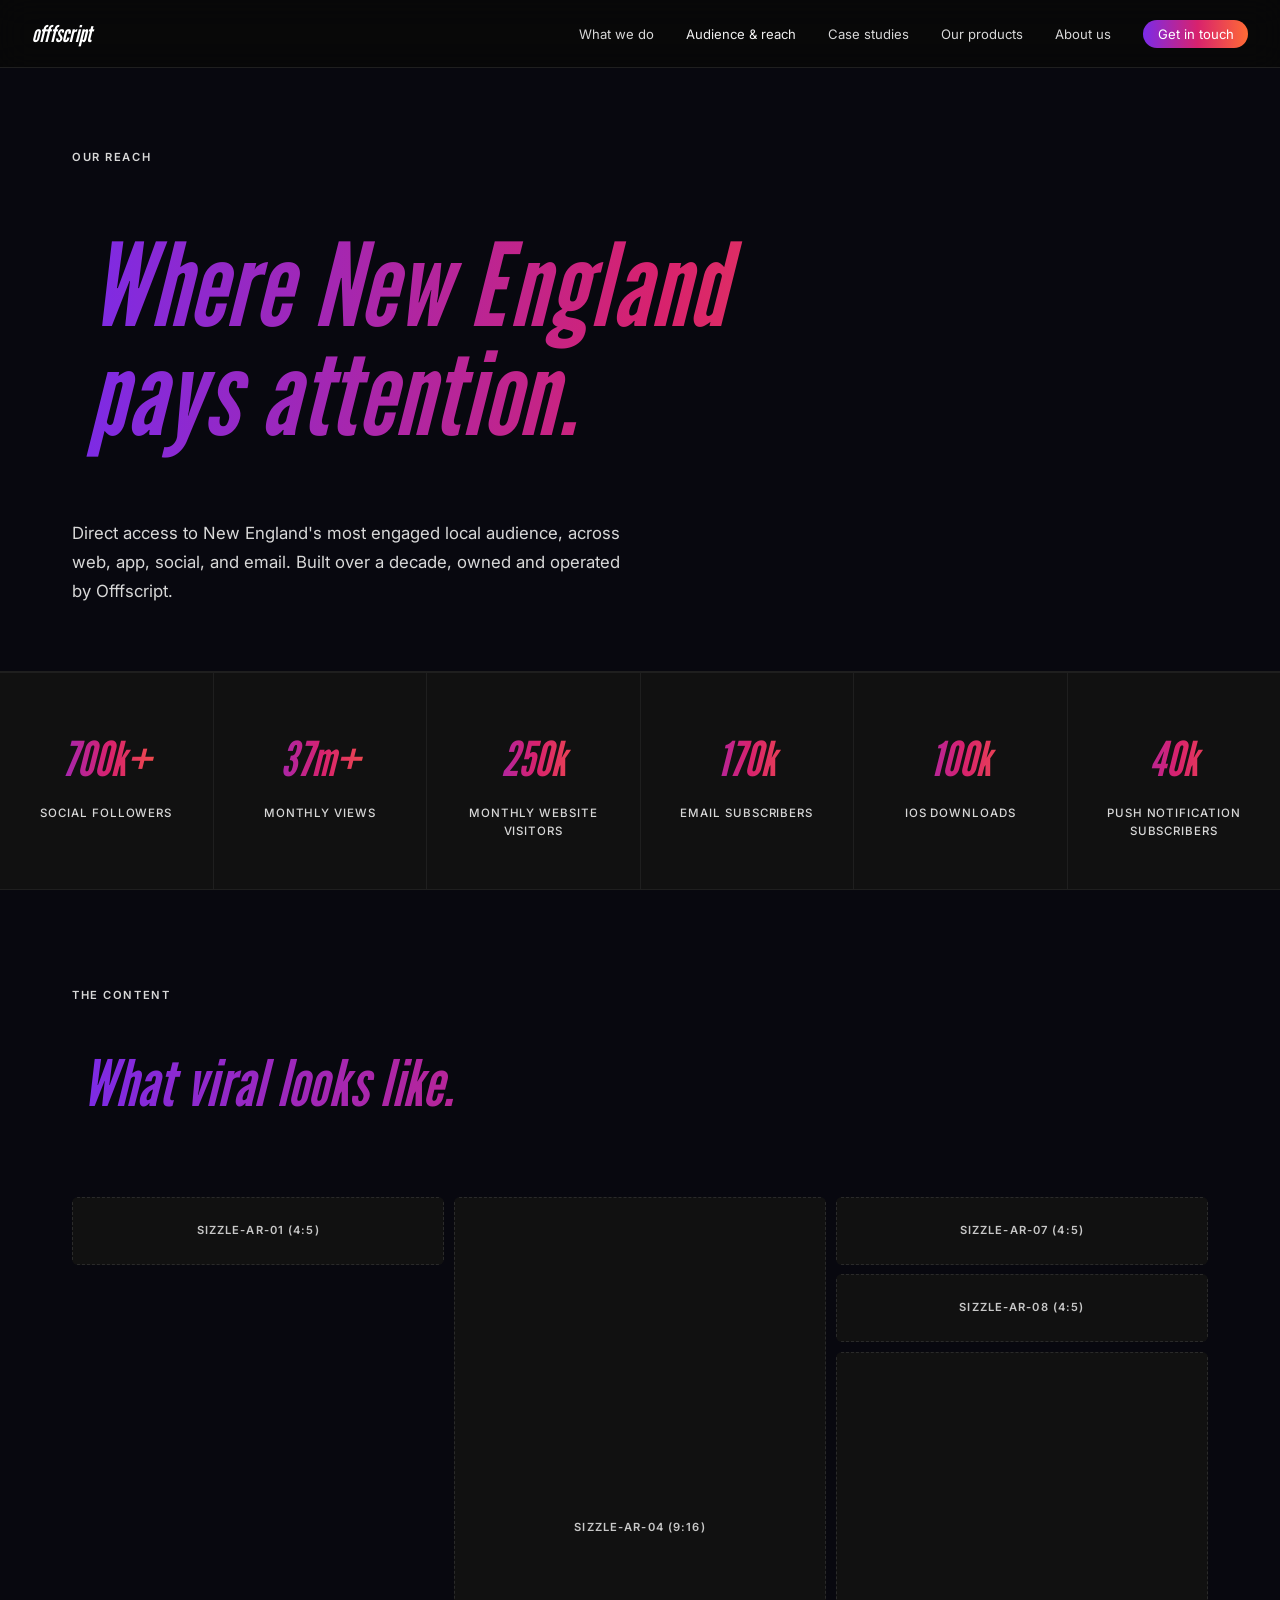
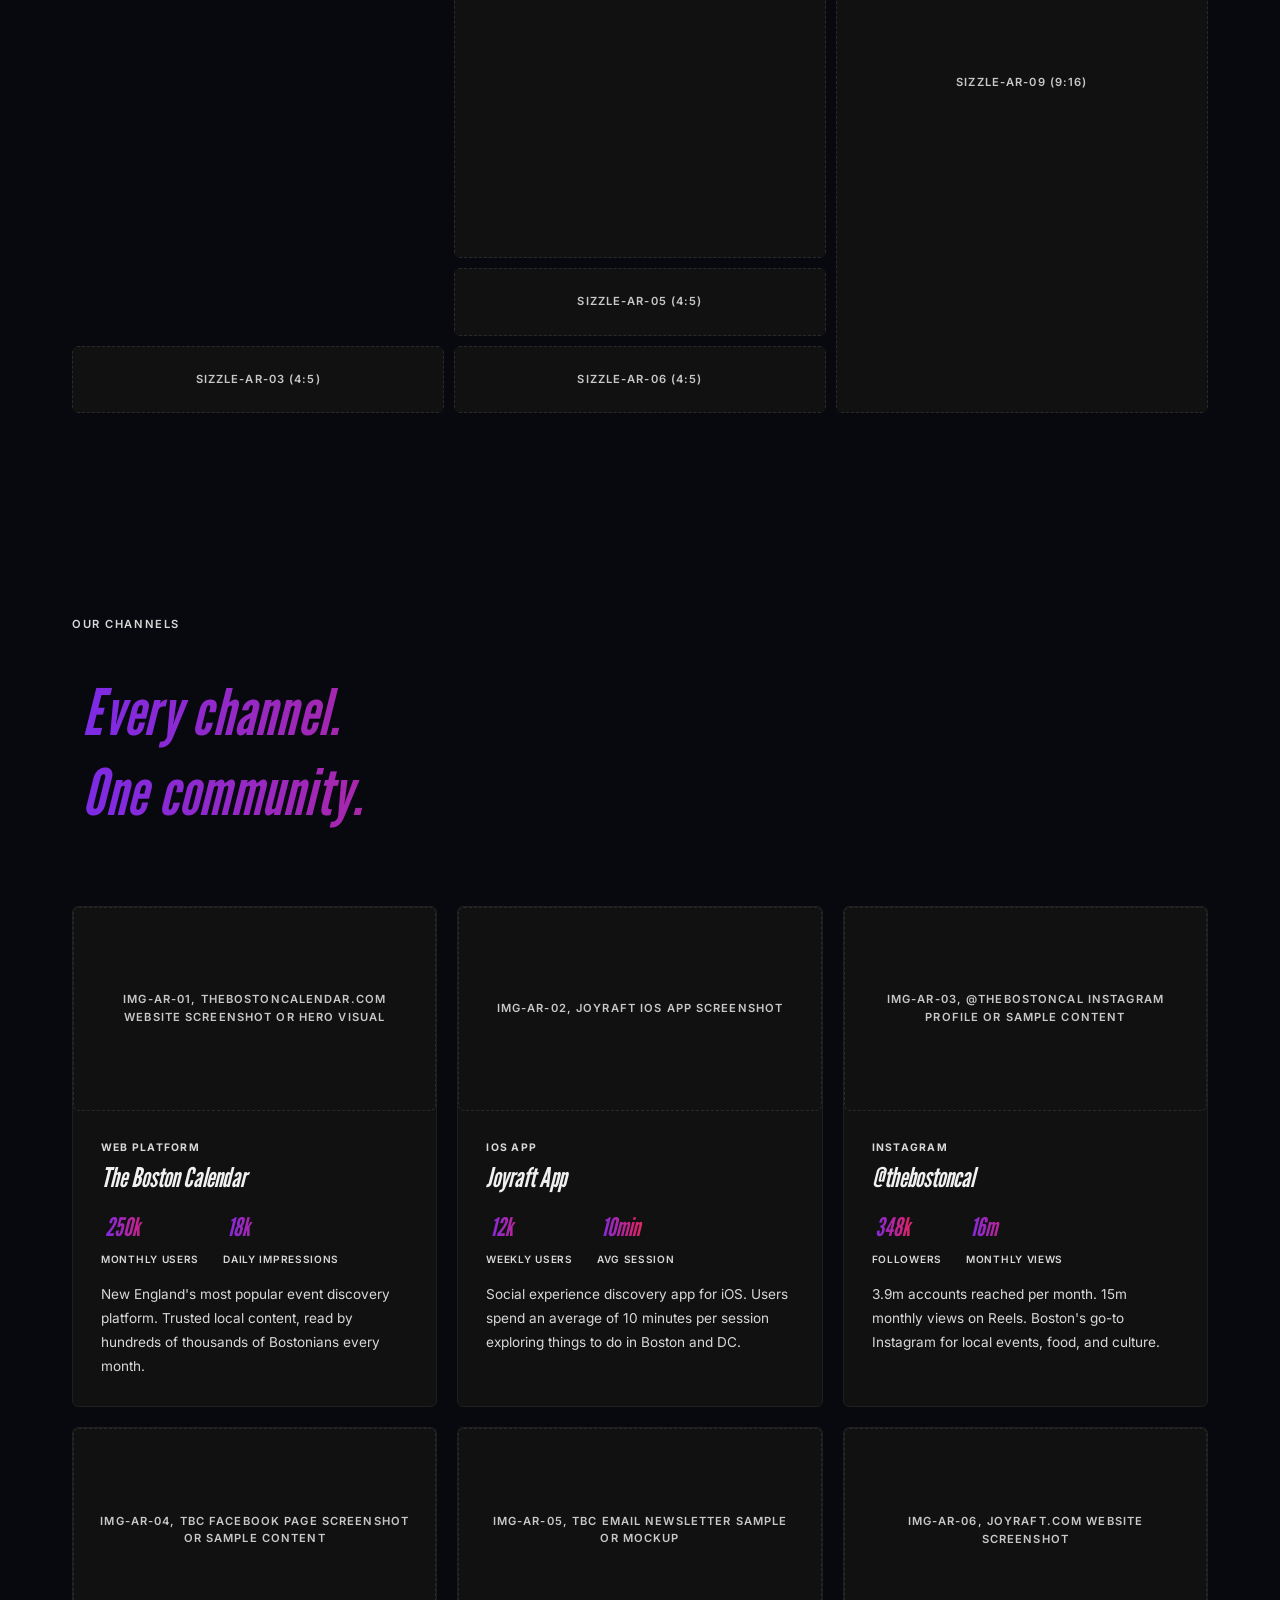
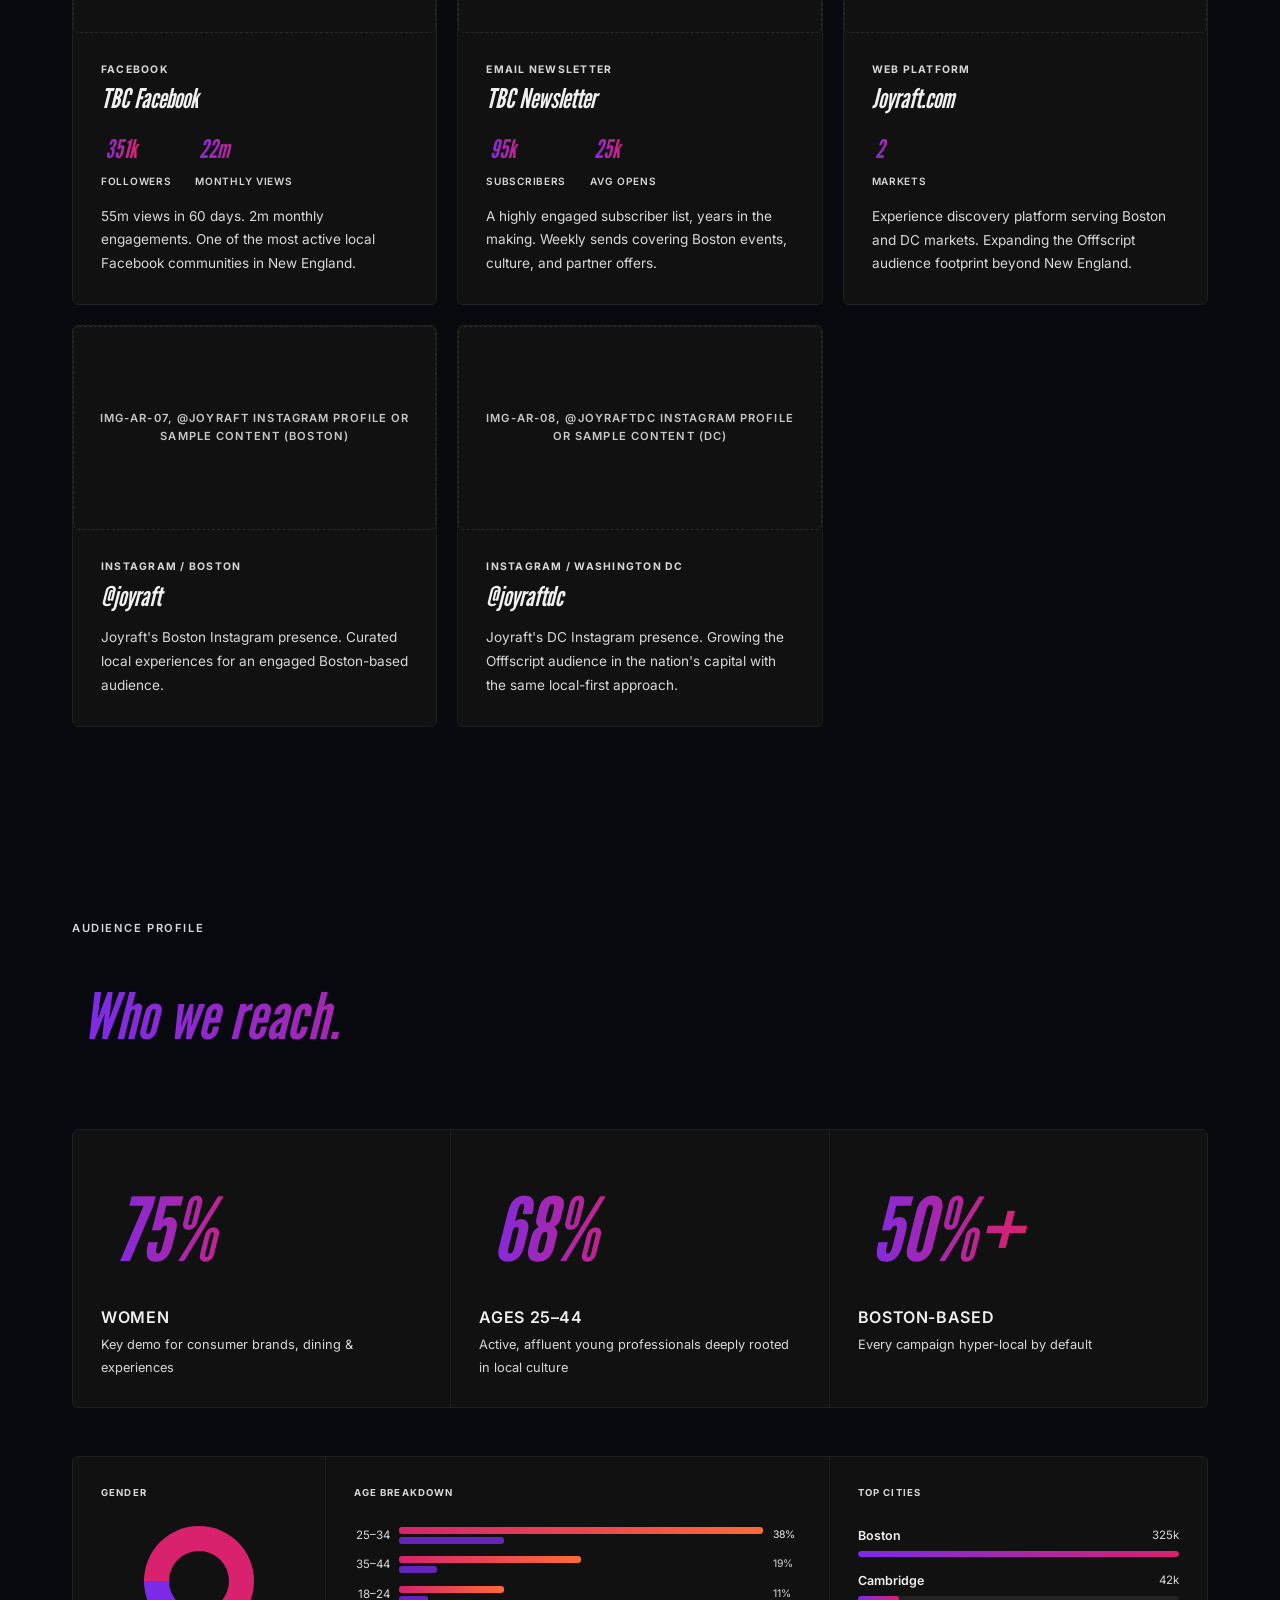
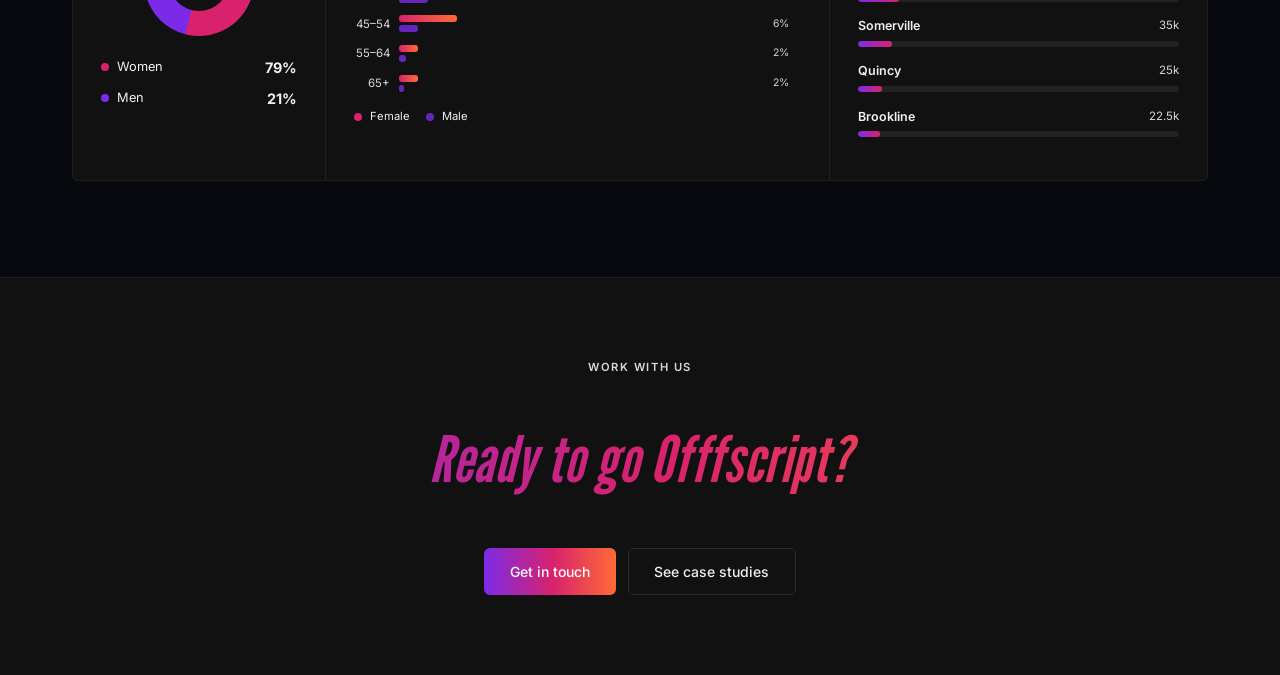
==== commit 0f7949c4: "Reduce "14 years" repetition sitewide Kept single anchor on homepage blurb. Changed others to "over " ====
--- a/audience-reach.html
+++ b/audience-reach.html
@@ -244,7 +244,7 @@
         <div>
           <p class="label" style="margin-bottom: 1rem;">Our reach</p>
           <h1 class="g" style="font-family: var(--font-display); font-style: italic; font-size: clamp(3.5rem, 9vw, 8rem); line-height: 0.95; margin-bottom: 1.5rem;">Where New England<br>pays attention.</h1>
-          <p style="max-width: 560px; font-size: 1.05rem;">Direct access to New England's most engaged local audience, across web, app, social, and email. Built over 14 years, owned and operated by Offfscript.</p>
+          <p style="max-width: 560px; font-size: 1.05rem;">Direct access to New England's most engaged local audience, across web, app, social, and email. Built over a decade, owned and operated by Offfscript.</p>
         </div>
       </div>
     </div>
@@ -327,7 +327,7 @@
                   <div class="ch-stat-label">Daily impressions</div>
                 </div>
               </div>
-              <p style="font-size: 0.85rem;">New England's most popular event discovery platform. 14 years of local content, trusted by hundreds of thousands of Bostonians every month.</p>
+              <p style="font-size: 0.85rem;">New England's most popular event discovery platform. Trusted local content, read by hundreds of thousands of Bostonians every month.</p>
             </div>
           </div>
 
@@ -407,7 +407,7 @@
                   <div class="ch-stat-label">Avg opens</div>
                 </div>
               </div>
-              <p style="font-size: 0.85rem;">A highly engaged subscriber list built over 14 years. Weekly sends covering Boston events, culture, and partner offers.</p>
+              <p style="font-size: 0.85rem;">A highly engaged subscriber list, years in the making. Weekly sends covering Boston events, culture, and partner offers.</p>
             </div>
           </div>
 
--- a/styles.css
+++ b/styles.css
@@ -51,7 +51,7 @@
   -webkit-background-clip: text;
   -webkit-text-fill-color: transparent;
   background-clip: text;
-  padding: 0.4em 0;
+  padding: 0.4em 0.15em;
   -webkit-box-decoration-break: clone;
   box-decoration-break: clone;
 }
